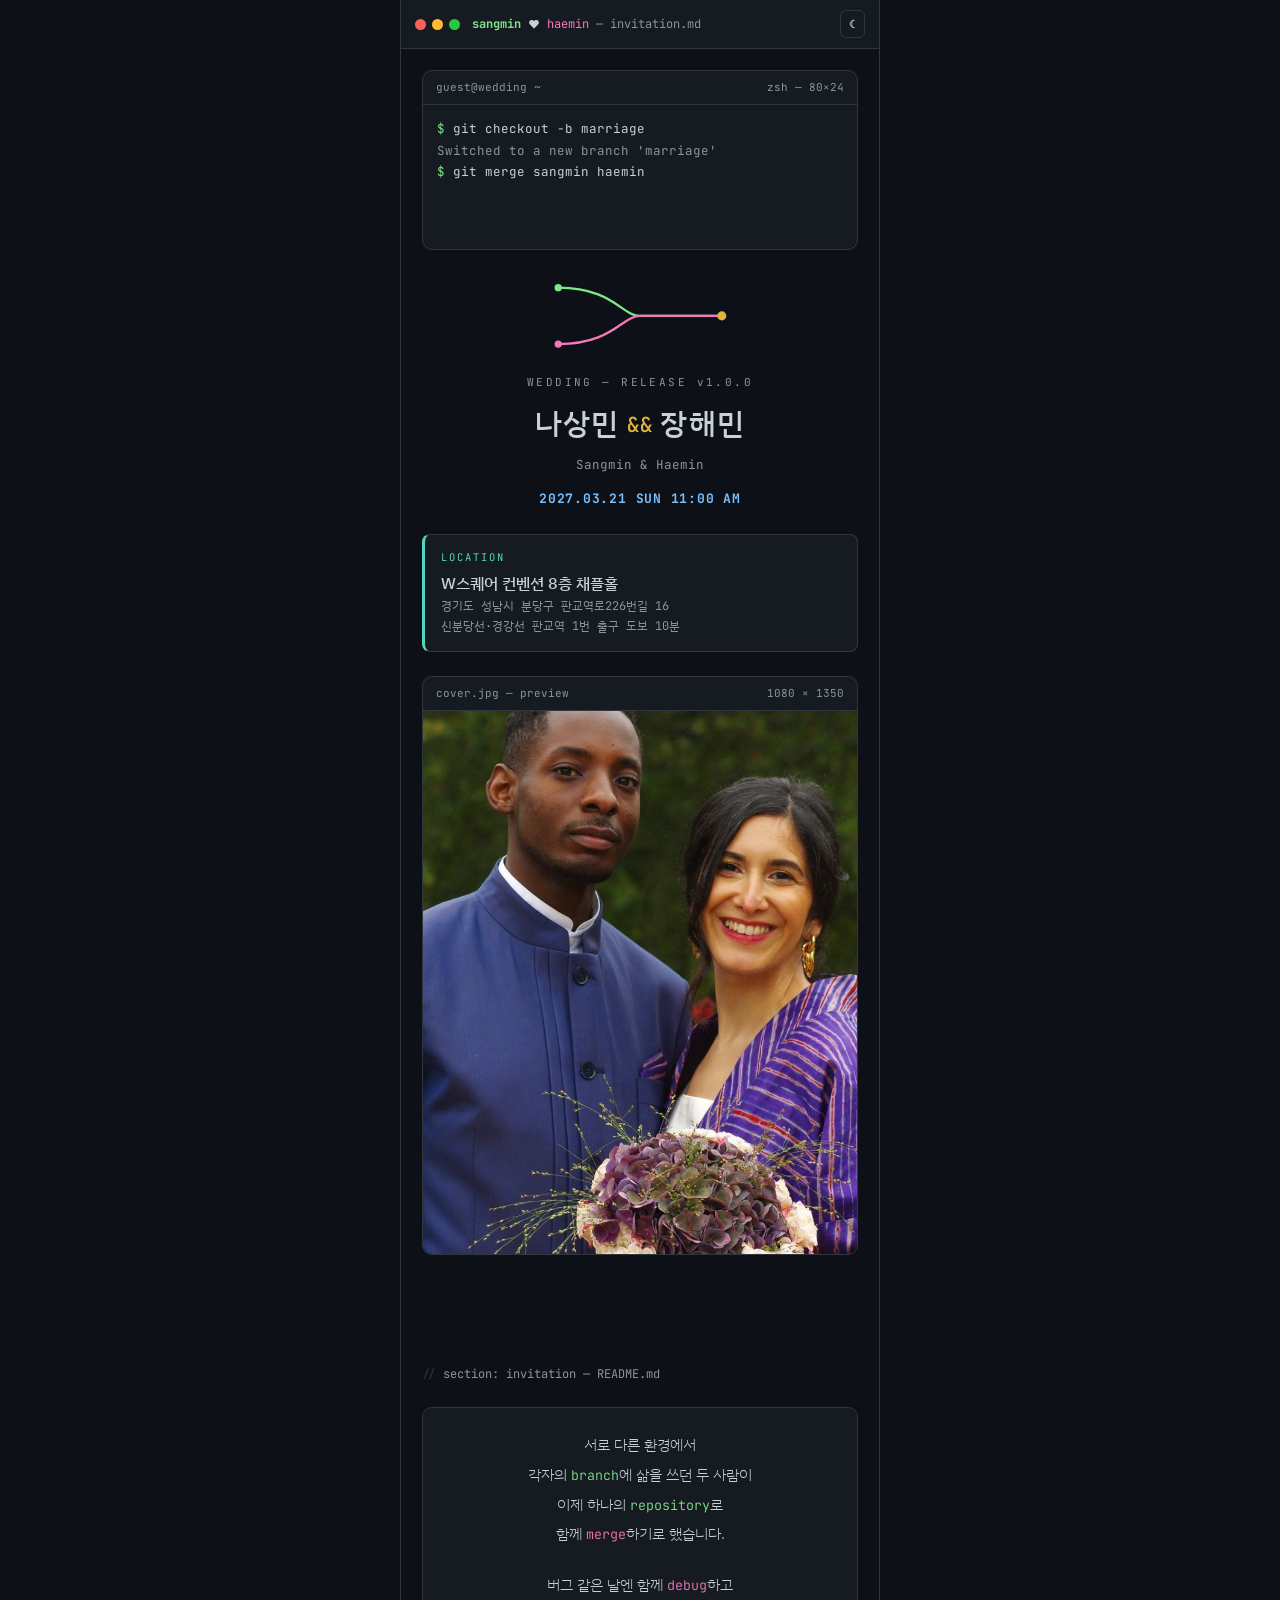
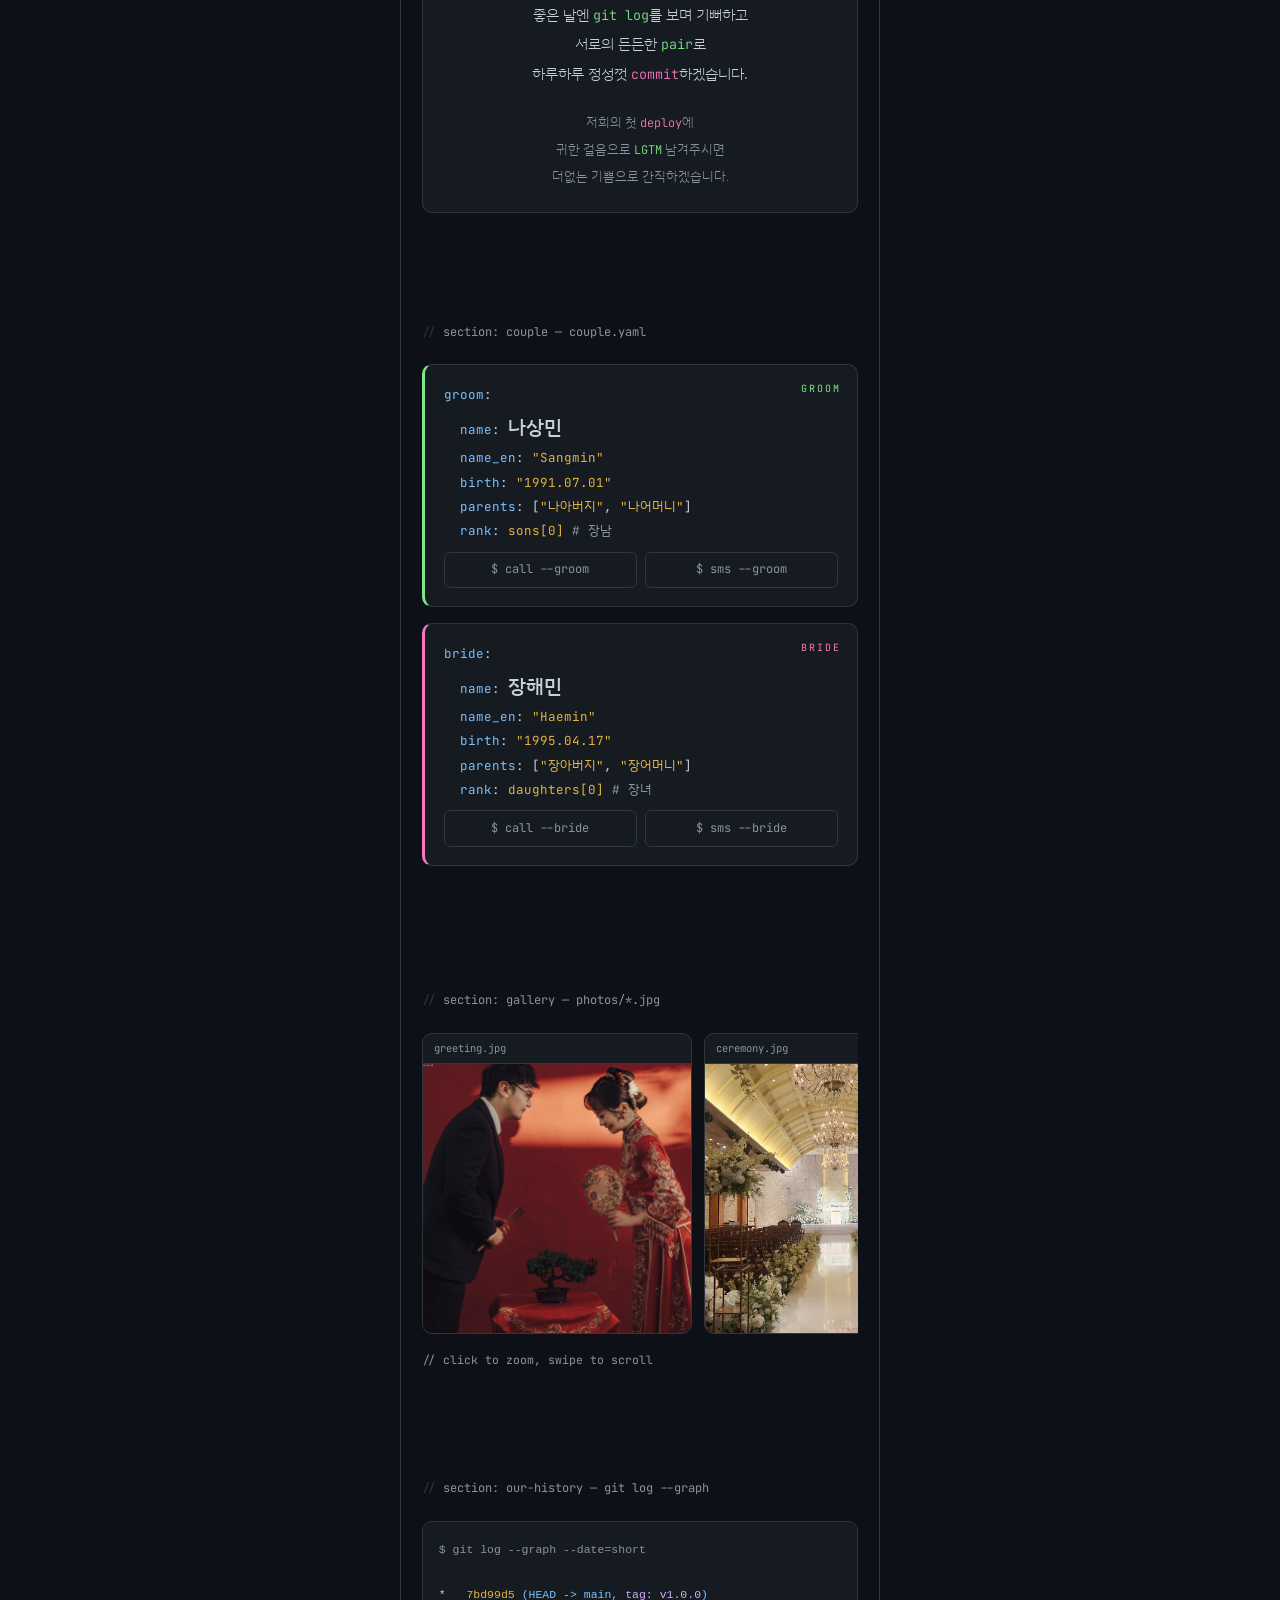
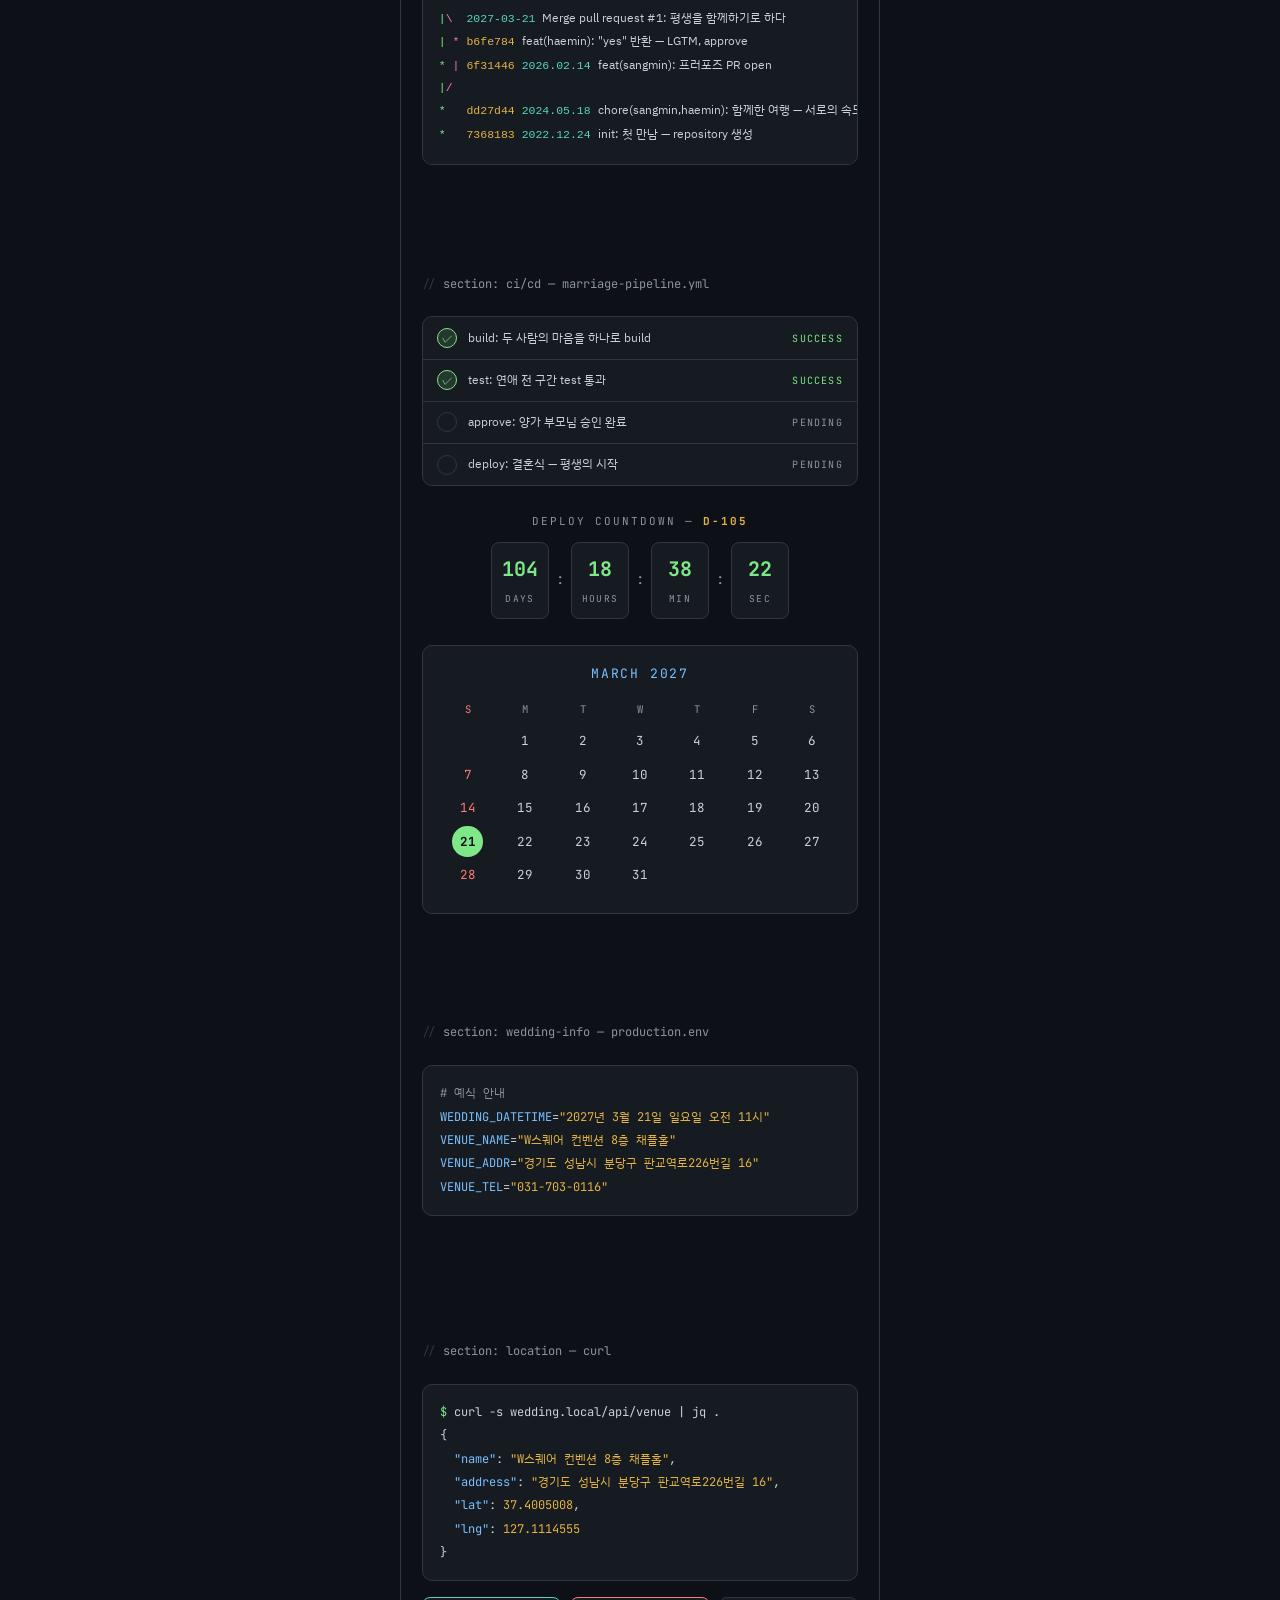
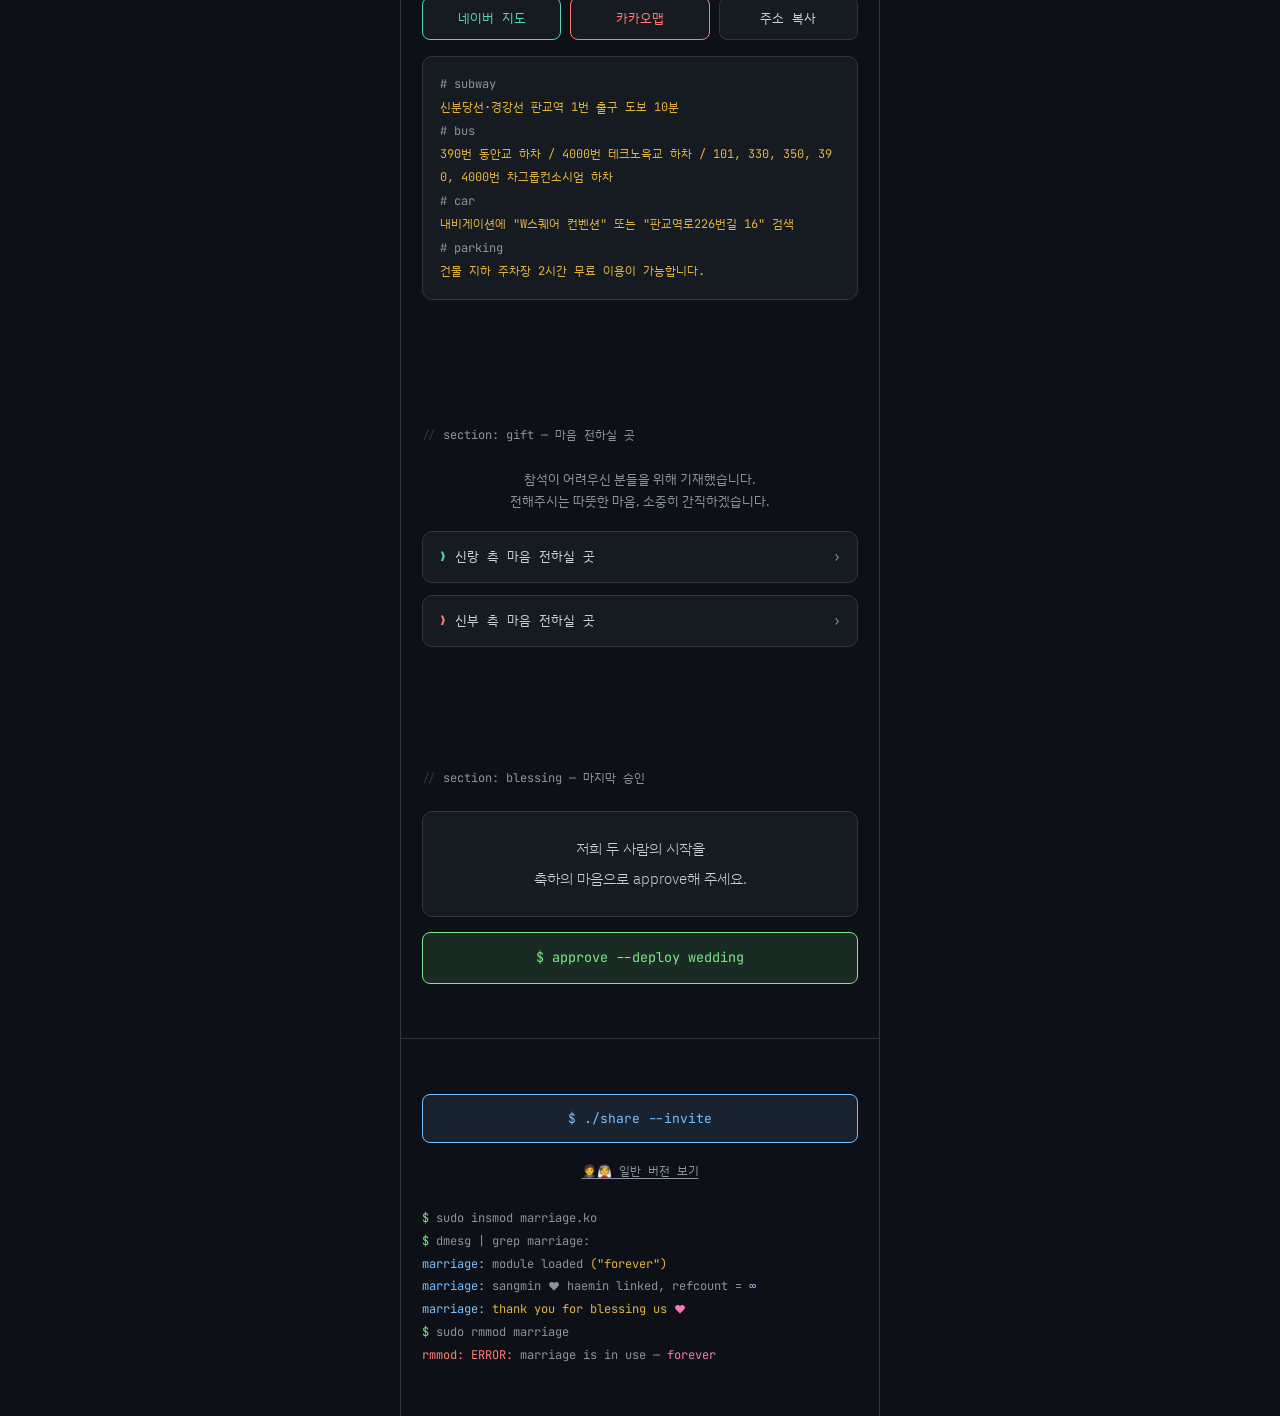
==== dev.html @ 2e768d27 "Deploy calendar column fix Co-Authored-By: Claude Opus 4.7 <noreply@anthropic.com>" ====
<!doctype html>
<html lang="ko">
  <head>
    <meta charset="UTF-8" />
    <meta name="viewport" content="width=device-width, initial-scale=1.0, maximum-scale=1.0, user-scalable=no, viewport-fit=cover" />
    <title>상민 ♥ 해민 결혼합니다 — developer edition</title>
    <meta name="description" content="2027년 3월 21일 일요일 오전 11시, W스퀘어 컨벤션 8층 채플홀" />
    <meta property="og:type" content="website" />
    <meta property="og:title" content="상민 ♥ 해민 결혼합니다 🎉 (developer edition)" />
    <meta property="og:description" content="2027년 3월 21일 일요일 오전 11시, W스퀘어 컨벤션 8층 채플홀" />
    <meta property="og:image" content="https://sm9171.github.io/images/og-thumbnail.jpg" />
    <meta name="theme-color" content="#0d1117" />
    <link rel="preconnect" href="https://fonts.googleapis.com" />
    <link rel="preconnect" href="https://fonts.gstatic.com" crossorigin />
    <link
      href="https://fonts.googleapis.com/css2?family=JetBrains+Mono:ital,wght@0,400;0,500;0,700;1,400&family=IBM+Plex+Sans+KR:wght@300;400;500&display=swap"
      rel="stylesheet"
    />
    <script type="module" crossorigin src="/assets/dev-C9qSxl1N.js"></script>
    <link rel="modulepreload" crossorigin href="/assets/utils-6DRn2Q3b.js">
    <link rel="stylesheet" crossorigin href="/assets/dev-DY_3LOiy.css">
  </head>
  <body>
    <div id="dev-app"></div>
    <div id="toast-root" aria-live="polite" aria-atomic="true"></div>
  </body>
</html>
---- assets/dev-DY_3LOiy.css ----
:root{--bg: #0d1117;--panel: #161b22;--panel-2: #1c2129;--line: #30363d;--text: #c9d1d9;--dim: #8b949e;--green: #7ee787;--mint: #56d4bc;--rose: #ff7b72;--pink: #f778ba;--blue: #79c0ff;--yellow: #e3b341;--purple: #d2a8ff;--max-width: 480px}body.light{--bg: #f6f8fa;--panel: #ffffff;--panel-2: #f0f3f6;--line: #d0d7de;--text: #1f2328;--dim: #656d76;--green: #1a7f37;--mint: #0f8573;--rose: #cf222e;--pink: #bf3989;--blue: #0969da;--yellow: #9a6700;--purple: #8250df}*{box-sizing:border-box}html{scroll-behavior:smooth}body{min-width:320px;margin:0;background:var(--bg);color:var(--text);font-family:JetBrains Mono,IBM Plex Sans KR,monospace;font-size:14px;line-height:1.7;transition:background .25s ease,color .25s ease}body.is-locked{position:fixed;right:0;left:0;width:100%;overflow:hidden}img{display:block;max-width:100%}button{font:inherit;cursor:pointer}.phone{width:min(100%,var(--max-width));min-height:100vh;min-height:100svh;margin:0 auto;overflow:hidden;border-right:1px solid var(--line);border-left:1px solid var(--line);background:var(--bg)}section,footer{padding:3.4rem 1.3rem}.rv{opacity:0;transform:translateY(18px);transition:opacity .7s ease,transform .7s ease}.rv.on{opacity:1;transform:none}.rv.d1{transition-delay:.08s}.rv.d2{transition-delay:.16s}.rv.d3{transition-delay:.24s}@media(prefers-reduced-motion:reduce){.rv{opacity:1!important;transform:none!important;transition:none!important}}.editor-bar{position:sticky;z-index:20;top:0;display:flex;align-items:center;gap:.7rem;padding:.65rem .9rem;border-bottom:1px solid var(--line);background:var(--panel)}.dots{display:flex;gap:6px}.dots i{width:11px;height:11px;border-radius:50%}.dots i:nth-child(1){background:#ff5f57}.dots i:nth-child(2){background:#febc2e}.dots i:nth-child(3){background:#28c840}.editor-bar .tab{overflow:hidden;flex:1;font-size:12px;text-overflow:ellipsis;white-space:nowrap}.editor-bar .tab b{color:var(--green)}.editor-bar .tab em{color:var(--pink);font-style:normal}.editor-bar .tab .fname{color:var(--dim)}.theme-toggle{padding:.1rem .5rem;border:1px solid var(--line);border-radius:6px;background:transparent;color:var(--text);font-size:13px}.term{overflow:hidden;margin-bottom:1.6rem;border:1px solid var(--line);border-radius:10px;background:var(--panel)}.term-head{display:flex;justify-content:space-between;padding:.45rem .8rem;border-bottom:1px solid var(--line);color:var(--dim);font-size:11px}.term-body{min-height:11.5em;padding:.8rem .9rem;font-size:12.5px;line-height:1.75;text-align:left;white-space:pre-wrap;word-break:break-all}.term-body .p{color:var(--green)}.term-body .out{color:var(--dim)}.term-body .hi{color:var(--yellow)}.term-body .cursor{display:inline-block;width:7px;height:1.1em;background:var(--green);vertical-align:text-bottom;animation:blink 1s steps(1) infinite}@keyframes blink{50%{opacity:0}}.merge-fig{display:block;width:200px;margin:0 auto 1rem}.merge-fig path{fill:none;stroke-width:2.5}.merge-fig .br-g{stroke:var(--green)}.merge-fig .br-b{stroke:var(--pink)}.merge-fig .dot-g{fill:var(--green)}.merge-fig .dot-b{fill:var(--pink)}.merge-fig .dot-m{fill:var(--yellow)}#hero{padding-top:1.3rem;text-align:center}.hero-names .ver{margin-bottom:.4rem;color:var(--dim);font-size:11px;letter-spacing:.22em}.hero-names h1{margin:0;font-family:IBM Plex Sans KR,sans-serif;font-size:1.9rem;font-weight:500;letter-spacing:.04em}.hero-names .amp{margin:0 .45rem;color:var(--yellow);font-family:JetBrains Mono,monospace;font-size:1.3rem;vertical-align:2px}.hero-names .eng{margin-top:.25rem;color:var(--dim);font-size:12.5px}.hero-names .date-line{margin-top:.8rem;color:var(--blue);font-size:13px;letter-spacing:.06em}.venue-banner{margin:1.5rem 0;padding:.9rem 1rem;border:1px solid var(--line);border-left:3px solid var(--mint);border-radius:8px;background:var(--panel);text-align:left}.venue-banner .vb-label{color:var(--mint);font-size:10.5px;letter-spacing:.2em}.venue-banner .vb-name{margin-top:.15rem;font-family:IBM Plex Sans KR,sans-serif;font-size:15.5px;font-weight:500}.venue-banner .vb-name small{color:var(--dim);font-weight:400}.venue-banner .vb-addr,.venue-banner .vb-sub{color:var(--dim);font-size:12px}.photo-frame{overflow:hidden;border:1px solid var(--line);border-radius:10px;background:var(--panel)}.ph-head{display:flex;justify-content:space-between;padding:.45rem .8rem;border-bottom:1px solid var(--line);color:var(--dim);font-size:11px}.photo-frame img{width:100%;aspect-ratio:4 / 5;object-fit:cover}.sec-label{margin-bottom:1.4rem;color:var(--dim);font-size:12px}.sec-label:before{content:"// ";color:var(--line)}.readme{padding:1.4rem 1.2rem;border:1px solid var(--line);border-radius:10px;background:var(--panel);font-family:IBM Plex Sans KR,sans-serif;font-size:14.5px;font-weight:300;line-height:2.05;text-align:center}.readme p{margin:0 0 1.3rem}.readme p:last-child{margin-bottom:0}.readme .small{color:var(--dim);font-size:13px}.hl-g{color:var(--green);font-family:JetBrains Mono,monospace;font-size:.92em}.hl-b{color:var(--pink);font-family:JetBrains Mono,monospace;font-size:.92em}.yaml-card{position:relative;margin-bottom:1rem;padding:1.1rem 1.2rem;border:1px solid var(--line);border-radius:10px;background:var(--panel);font-size:12.5px;line-height:1.95}.yaml-card .who{position:absolute;top:.85rem;right:1rem;font-size:10px;letter-spacing:.2em}.yaml-card.groom{border-left:3px solid var(--green)}.yaml-card.groom .who{color:var(--green)}.yaml-card.bride{border-left:3px solid var(--pink)}.yaml-card.bride .who{color:var(--pink)}.yaml-card .key{color:var(--blue)}.yaml-card .str{color:var(--yellow)}.yaml-card .cmt{color:var(--dim)}.yaml-card .big-name{font-family:IBM Plex Sans KR,sans-serif;font-size:1.25rem;font-weight:500}.contact-row{display:flex;gap:.5rem;margin-top:.5rem}.contact-row a{flex:1;padding:.35rem 0;border:1px solid var(--line);border-radius:6px;color:var(--dim);font-size:12px;text-align:center;text-decoration:none}.gallery{display:flex;overflow-x:auto;gap:.7rem;padding-bottom:.6rem;scroll-snap-type:x mandatory}.gallery button{overflow:hidden;flex:0 0 62%;padding:0;border:1px solid var(--line);border-radius:10px;background:var(--panel);scroll-snap-align:start}.gallery .g-head{display:block;overflow:hidden;padding:.35rem .7rem;border-bottom:1px solid var(--line);color:var(--dim);font-size:10.5px;text-align:left;text-overflow:ellipsis;white-space:nowrap}.gallery img{width:100%;aspect-ratio:1;object-fit:cover}.gallery-hint{margin-top:.4rem;color:var(--dim);font-size:11.5px}.gitlog{overflow-x:auto;margin:0;padding:1.1rem 1rem;border:1px solid var(--line);border-radius:10px;background:var(--panel);font-size:11.5px;line-height:1.95}.gitlog .dim{color:var(--dim)}.gitlog .h{color:var(--yellow)}.gitlog .head{color:var(--blue)}.gitlog .tag{color:var(--purple)}.gitlog .g{color:var(--green)}.gitlog .b{color:var(--pink)}.gitlog .date{color:var(--mint)}.gitlog .msg{color:var(--text);font-family:IBM Plex Sans KR,JetBrains Mono,monospace}.pipeline{overflow:hidden;border:1px solid var(--line);border-radius:10px;background:var(--panel)}.pl-step{display:flex;align-items:center;gap:.7rem;padding:.65rem .9rem;border-bottom:1px solid var(--line);font-size:12px}.pl-step:last-child{border-bottom:0}.pl-step .ic{display:grid;width:1.25rem;height:1.25rem;flex:none;place-items:center;border:1px solid var(--line);border-radius:50%;color:transparent;font-size:11px}.pl-step .nm{overflow:hidden;flex:1;font-family:IBM Plex Sans KR,sans-serif;text-overflow:ellipsis;white-space:nowrap}.pl-step .st{color:var(--dim);font-size:10px;letter-spacing:.12em}.pl-step.ok .ic{border-color:var(--green);background:color-mix(in srgb,var(--green) 14%,transparent);color:var(--green)}.pl-step.ok .st{color:var(--green)}.pl-step.run .ic{border-color:var(--yellow);color:var(--yellow);animation:spin 1.2s linear infinite}.pl-step.run .st{color:var(--yellow)}@keyframes spin{to{transform:rotate(360deg)}}.dday-wrap{margin:1.6rem 0;text-align:center}.dday-label{margin-bottom:.7rem;color:var(--dim);font-size:11px;letter-spacing:.18em}.dday-label b{color:var(--yellow)}.dday{display:flex;justify-content:center;gap:.45rem}.dd-cell{min-width:3.6rem;padding:.6rem .3rem .5rem;border:1px solid var(--line);border-radius:8px;background:var(--panel)}.dd-cell b{display:block;color:var(--green);font-size:1.25rem}.dd-cell span{color:var(--dim);font-size:9.5px;letter-spacing:.14em}.dd-sep{align-self:center;color:var(--dim)}.cal{padding:1.1rem 1rem 1.3rem;border:1px solid var(--line);border-radius:10px;background:var(--panel)}.cal-title{margin-bottom:.7rem;color:var(--blue);font-size:13px;letter-spacing:.14em;text-align:center}.cal table{width:100%;border-collapse:collapse;table-layout:fixed;font-size:12.5px;text-align:center}.cal th{padding:.3rem 0;color:var(--dim);font-size:10.5px;font-weight:400}.cal td{height:2.1rem;color:var(--text)}.cal td.empty{color:transparent}.cal th:first-child,.cal td.sun{color:var(--rose)}.cal td.wd i{display:inline-grid;width:1.9rem;height:1.9rem;place-items:center;border-radius:50%;background:var(--green);color:var(--bg);font-style:normal;font-weight:700}.envblock{overflow-x:auto;margin-bottom:1rem;padding:1rem 1.1rem;border:1px solid var(--line);border-radius:10px;background:var(--panel);font-size:12px;line-height:1.95;white-space:nowrap}.envblock .c{color:var(--dim)}.envblock .k{color:var(--blue)}.envblock .v{color:var(--yellow);white-space:normal;word-break:break-all}.envblock .p{color:var(--green)}.envblock .wrap{white-space:normal}.btn-row{display:flex;gap:.55rem;margin-bottom:1rem}.btn{flex:1;padding:.6rem 0;border:1px solid var(--line);border-radius:8px;background:var(--panel);color:var(--text);font-size:12.5px;text-align:center;text-decoration:none}.btn.mint{border-color:var(--mint);color:var(--mint)}.btn.rose{border-color:var(--rose);color:var(--rose)}.gift-note{margin:0 0 1.2rem;color:var(--dim);font-family:IBM Plex Sans KR,sans-serif;font-size:13px;text-align:center}details.gift{margin-bottom:.8rem;border:1px solid var(--line);border-radius:10px;background:var(--panel)}details.gift summary{padding:.85rem 1rem;cursor:pointer;font-size:13px;list-style:none}details.gift summary::-webkit-details-marker{display:none}details.gift .arrow{float:right;color:var(--dim);transition:transform .2s ease}details.gift[open] .arrow{transform:rotate(90deg)}.acc-row{display:flex;align-items:center;gap:.6rem;padding:.7rem 1rem;border-top:1px solid var(--line);font-size:12px}.acc-row .who-name{flex:none;color:var(--dim);font-family:IBM Plex Sans KR,sans-serif}.acc-row .num{overflow:hidden;flex:1;color:var(--yellow);text-overflow:ellipsis;white-space:nowrap}.acc-row .copy{flex:none;padding:.2rem .6rem;border:1px solid var(--line);border-radius:6px;background:transparent;color:var(--mint);font-size:11px}.deploy-btn{display:block;width:100%;padding:.85rem 0;border:1px solid var(--green);border-radius:8px;background:color-mix(in srgb,var(--green) 12%,transparent);color:var(--green);font-size:13.5px}.deploy-btn:disabled{opacity:.55;cursor:default}.deploy-log{margin-top:1rem;padding:.9rem 1rem;border:1px solid var(--line);border-radius:10px;background:var(--panel);color:var(--dim);font-size:11.5px;line-height:1.9}.deploy-log:empty{display:none}.deploy-log .ok{color:var(--green)}footer{border-top:1px solid var(--line);font-size:12px}.share-btn{display:block;width:100%;margin-bottom:1.1rem;padding:.8rem 0;border:1px solid var(--blue);border-radius:8px;background:color-mix(in srgb,var(--blue) 10%,transparent);color:var(--blue);font-size:13px}.version-links{display:flex;justify-content:center;gap:1.2rem;margin-bottom:1.6rem}.version-link{color:var(--dim);font-size:12px;text-decoration:underline;text-underline-offset:3px}.ft-line{color:var(--dim);line-height:1.9}.ft-line .p{color:var(--green)}.ft-line .sys{color:var(--blue)}.ft-line .str{color:var(--yellow)}.ft-line .num{color:var(--purple)}.ft-line .err{color:var(--rose)}.ft-line .heart{color:var(--pink)}.lightbox{position:fixed;z-index:60;inset:0;display:grid;place-items:center;padding:3.4rem .8rem;background:#04060af0;visibility:hidden;opacity:0;pointer-events:none;touch-action:none;transition:opacity .2s ease,visibility 0s linear .2s}.lightbox.is-open{visibility:visible;opacity:1;pointer-events:auto;transition:opacity .2s ease,visibility 0s}.lightbox img{max-width:100%;max-height:calc(100svh - 8rem);border-radius:6px}.lb-cap{position:absolute;bottom:1.1rem;left:0;right:0;color:#8b949e;font-size:11.5px;text-align:center}.lb-close,.lb-prev,.lb-next{position:absolute;display:grid;width:2.5rem;height:2.5rem;place-items:center;border:1px solid #30363d;border-radius:50%;background:#161b22d9;color:#c9d1d9}.lb-close{top:1rem;right:1rem}.lb-prev{top:50%;left:.6rem;transform:translateY(-50%)}.lb-next{top:50%;right:.6rem;transform:translateY(-50%)}#toast-root{position:fixed;z-index:90;right:1rem;bottom:1.2rem;left:1rem;pointer-events:none}.toast{width:fit-content;max-width:100%;margin:0 auto;padding:.65rem 1rem;border:1px solid var(--line);border-radius:8px;background:var(--panel);color:var(--text);font-size:12.5px}
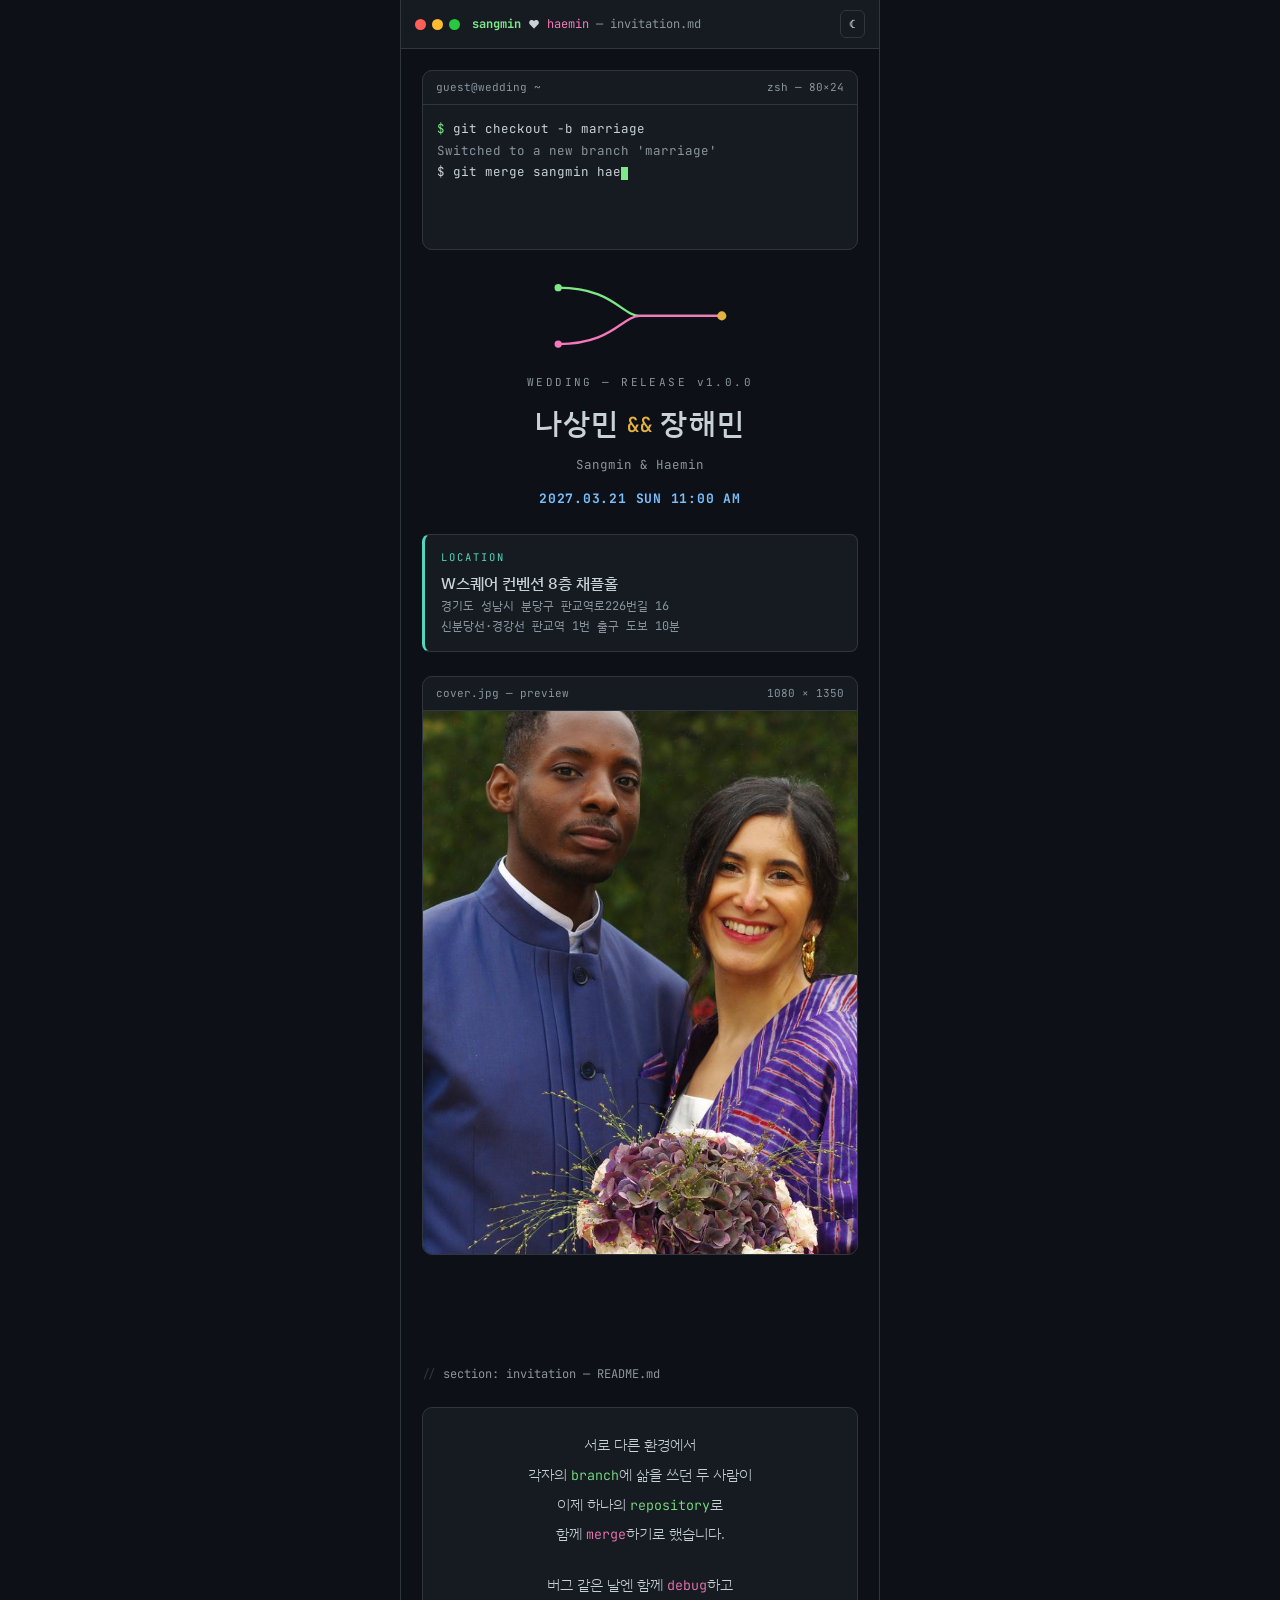
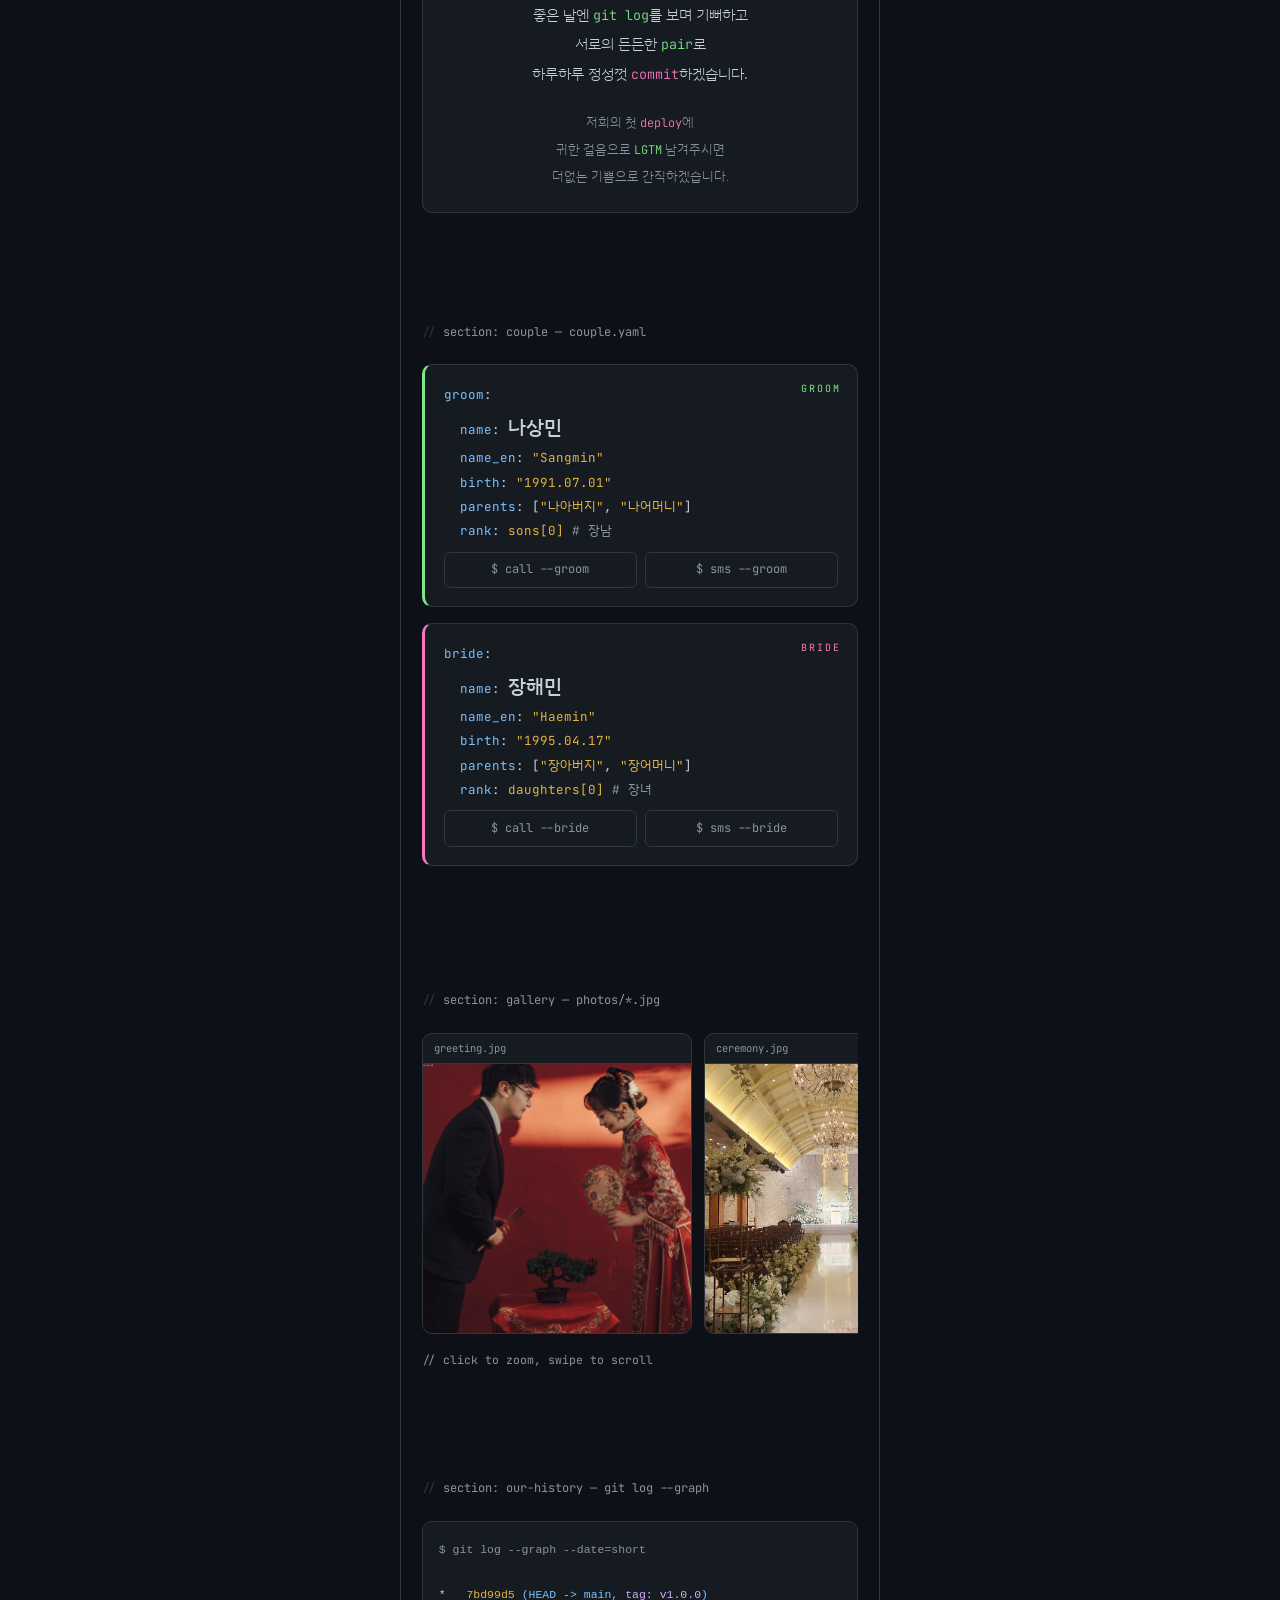
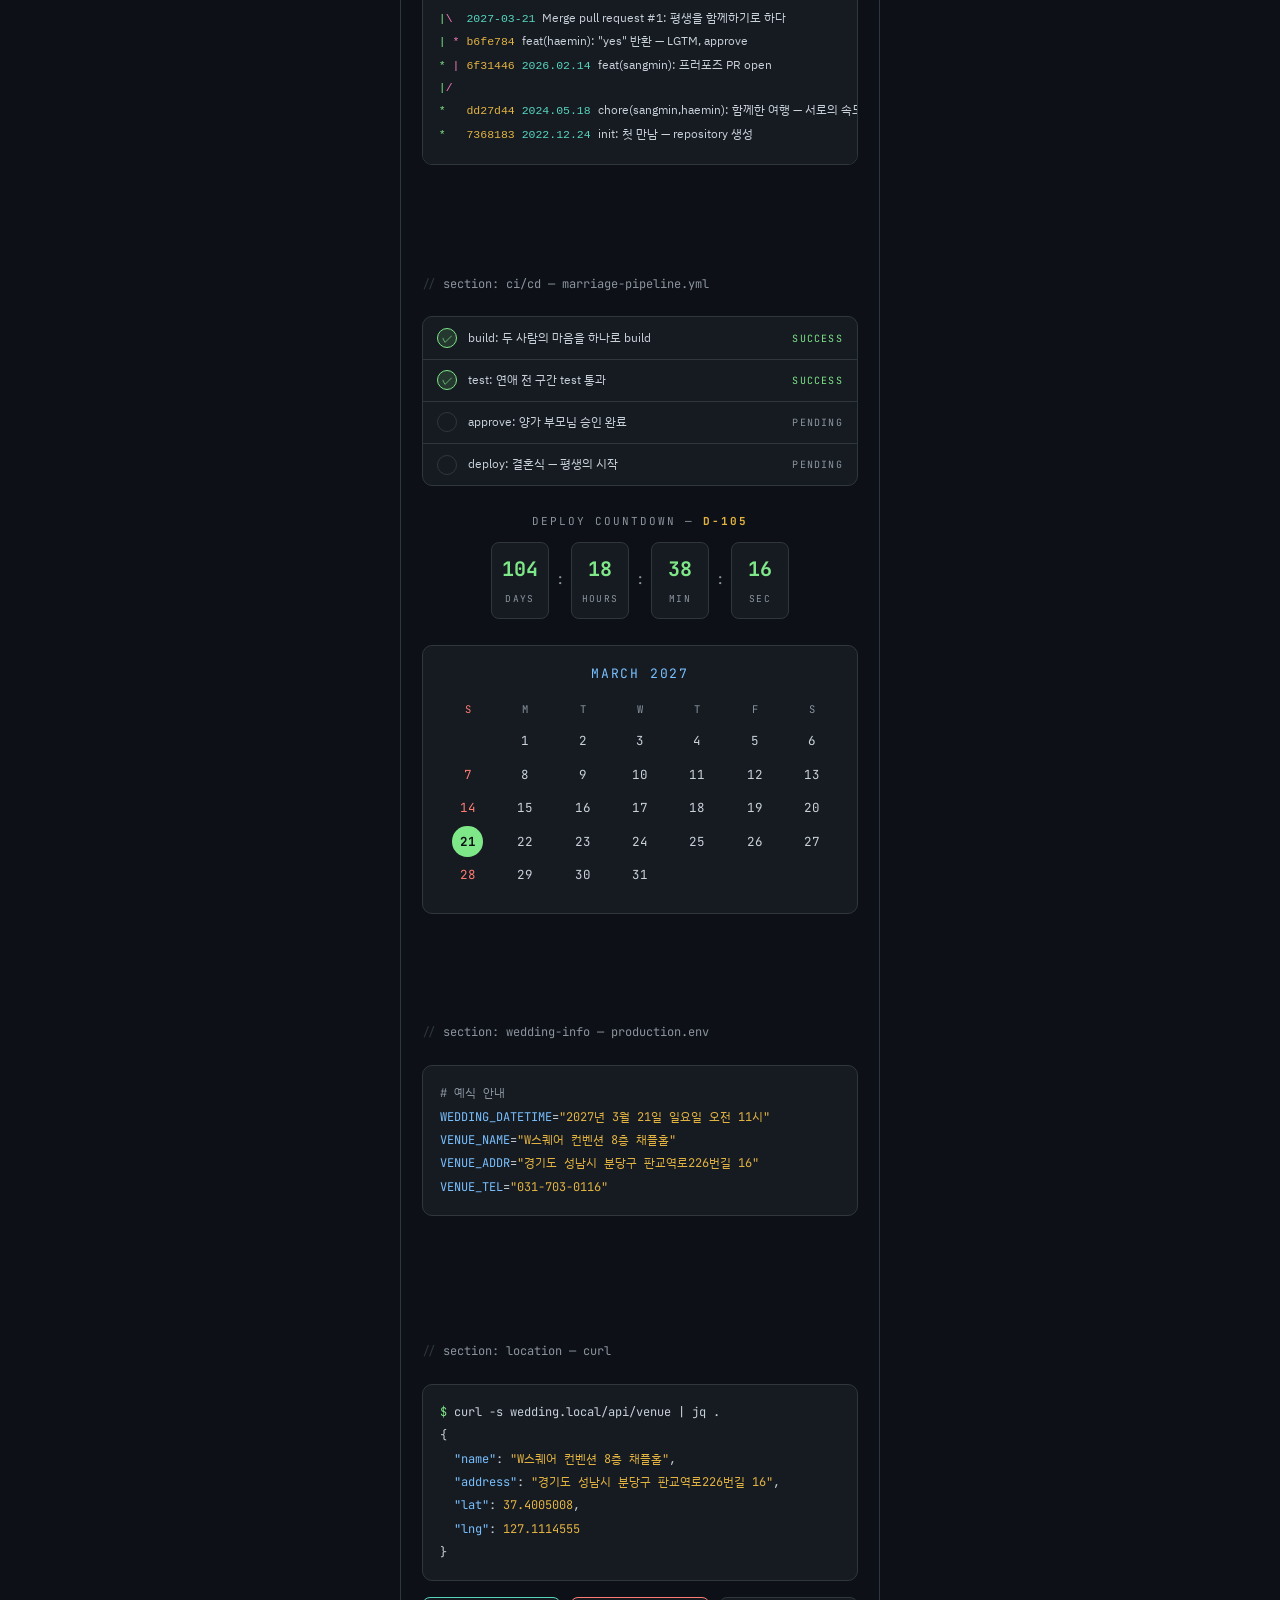
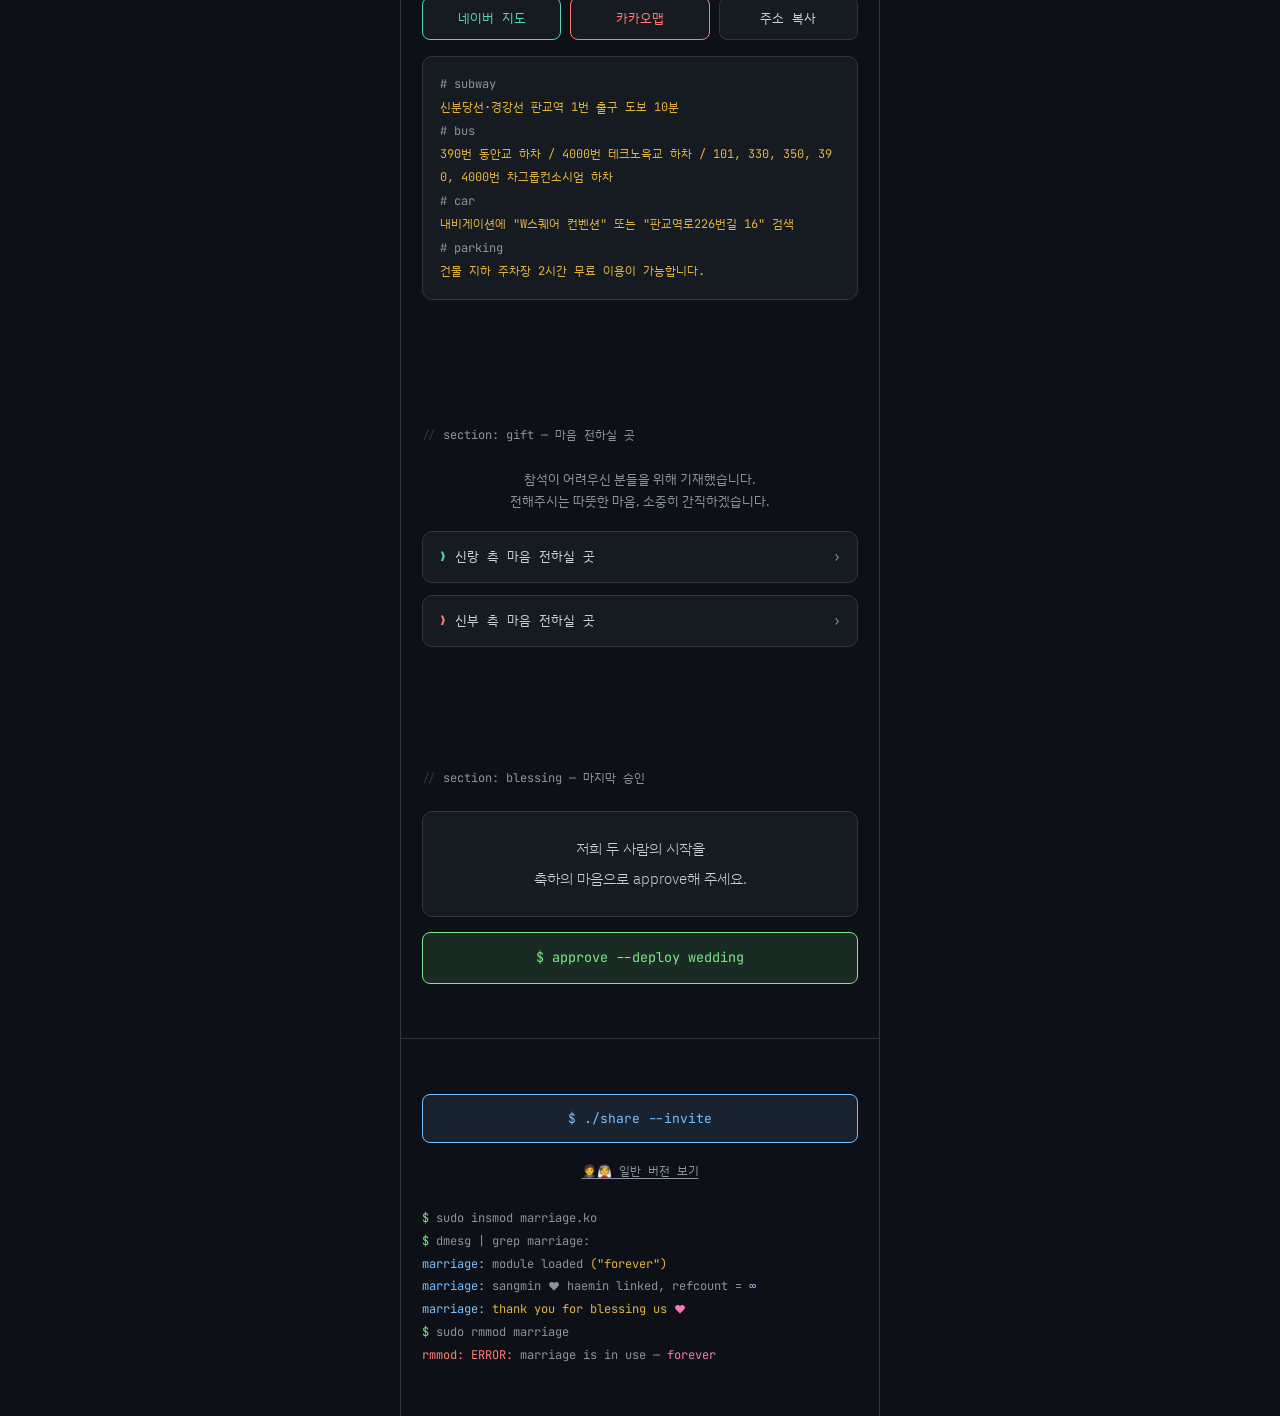
==== commit a0dd4a8b: "Deploy overscroll stretch fix Co-Authored-By: Claude Opus 4.7 <noreply@anthropic.com>" ====
--- a/dev.html
+++ b/dev.html
@@ -16,9 +16,9 @@
       href="https://fonts.googleapis.com/css2?family=JetBrains+Mono:ital,wght@0,400;0,500;0,700;1,400&family=IBM+Plex+Sans+KR:wght@300;400;500&display=swap"
       rel="stylesheet"
     />
-    <script type="module" crossorigin src="/assets/dev-C9qSxl1N.js"></script>
+    <script type="module" crossorigin src="/assets/dev-DO-Nhton.js"></script>
     <link rel="modulepreload" crossorigin href="/assets/utils-6DRn2Q3b.js">
-    <link rel="stylesheet" crossorigin href="/assets/dev-DY_3LOiy.css">
+    <link rel="stylesheet" crossorigin href="/assets/dev-CcrOcjfp.css">
   </head>
   <body>
     <div id="dev-app"></div>
--- a/assets/dev-CcrOcjfp.css
+++ b/assets/dev-CcrOcjfp.css
@@ -0,0 +1 @@
+:root{--bg: #0d1117;--panel: #161b22;--panel-2: #1c2129;--line: #30363d;--text: #c9d1d9;--dim: #8b949e;--green: #7ee787;--mint: #56d4bc;--rose: #ff7b72;--pink: #f778ba;--blue: #79c0ff;--yellow: #e3b341;--purple: #d2a8ff;--max-width: 480px}body.light{--bg: #f6f8fa;--panel: #ffffff;--panel-2: #f0f3f6;--line: #d0d7de;--text: #1f2328;--dim: #656d76;--green: #1a7f37;--mint: #0f8573;--rose: #cf222e;--pink: #bf3989;--blue: #0969da;--yellow: #9a6700;--purple: #8250df}*{box-sizing:border-box}html{scroll-behavior:smooth;overscroll-behavior-y:none}body{min-width:320px;margin:0;background:var(--bg);color:var(--text);font-family:JetBrains Mono,IBM Plex Sans KR,monospace;font-size:14px;line-height:1.7;transition:background .25s ease,color .25s ease}body.is-locked{position:fixed;right:0;left:0;width:100%;overflow:hidden}img{display:block;max-width:100%}button{font:inherit;cursor:pointer}.phone{width:min(100%,var(--max-width));min-height:100vh;min-height:100svh;margin:0 auto;overflow:hidden;border-right:1px solid var(--line);border-left:1px solid var(--line);background:var(--bg)}section,footer{padding:3.4rem 1.3rem}.rv{opacity:0;transform:translateY(18px);transition:opacity .7s ease,transform .7s ease}.rv.on{opacity:1;transform:none}.rv.d1{transition-delay:.08s}.rv.d2{transition-delay:.16s}.rv.d3{transition-delay:.24s}@media(prefers-reduced-motion:reduce){.rv{opacity:1!important;transform:none!important;transition:none!important}}.editor-bar{position:sticky;z-index:20;top:0;display:flex;align-items:center;gap:.7rem;padding:.65rem .9rem;border-bottom:1px solid var(--line);background:var(--panel)}.dots{display:flex;gap:6px}.dots i{width:11px;height:11px;border-radius:50%}.dots i:nth-child(1){background:#ff5f57}.dots i:nth-child(2){background:#febc2e}.dots i:nth-child(3){background:#28c840}.editor-bar .tab{overflow:hidden;flex:1;font-size:12px;text-overflow:ellipsis;white-space:nowrap}.editor-bar .tab b{color:var(--green)}.editor-bar .tab em{color:var(--pink);font-style:normal}.editor-bar .tab .fname{color:var(--dim)}.theme-toggle{padding:.1rem .5rem;border:1px solid var(--line);border-radius:6px;background:transparent;color:var(--text);font-size:13px}.term{overflow:hidden;margin-bottom:1.6rem;border:1px solid var(--line);border-radius:10px;background:var(--panel)}.term-head{display:flex;justify-content:space-between;padding:.45rem .8rem;border-bottom:1px solid var(--line);color:var(--dim);font-size:11px}.term-body{min-height:11.5em;padding:.8rem .9rem;font-size:12.5px;line-height:1.75;text-align:left;white-space:pre-wrap;word-break:break-all}.term-body .p{color:var(--green)}.term-body .out{color:var(--dim)}.term-body .hi{color:var(--yellow)}.term-body .cursor{display:inline-block;width:7px;height:1.1em;background:var(--green);vertical-align:text-bottom;animation:blink 1s steps(1) infinite}@keyframes blink{50%{opacity:0}}.merge-fig{display:block;width:200px;margin:0 auto 1rem}.merge-fig path{fill:none;stroke-width:2.5}.merge-fig .br-g{stroke:var(--green)}.merge-fig .br-b{stroke:var(--pink)}.merge-fig .dot-g{fill:var(--green)}.merge-fig .dot-b{fill:var(--pink)}.merge-fig .dot-m{fill:var(--yellow)}#hero{padding-top:1.3rem;text-align:center}.hero-names .ver{margin-bottom:.4rem;color:var(--dim);font-size:11px;letter-spacing:.22em}.hero-names h1{margin:0;font-family:IBM Plex Sans KR,sans-serif;font-size:1.9rem;font-weight:500;letter-spacing:.04em}.hero-names .amp{margin:0 .45rem;color:var(--yellow);font-family:JetBrains Mono,monospace;font-size:1.3rem;vertical-align:2px}.hero-names .eng{margin-top:.25rem;color:var(--dim);font-size:12.5px}.hero-names .date-line{margin-top:.8rem;color:var(--blue);font-size:13px;letter-spacing:.06em}.venue-banner{margin:1.5rem 0;padding:.9rem 1rem;border:1px solid var(--line);border-left:3px solid var(--mint);border-radius:8px;background:var(--panel);text-align:left}.venue-banner .vb-label{color:var(--mint);font-size:10.5px;letter-spacing:.2em}.venue-banner .vb-name{margin-top:.15rem;font-family:IBM Plex Sans KR,sans-serif;font-size:15.5px;font-weight:500}.venue-banner .vb-name small{color:var(--dim);font-weight:400}.venue-banner .vb-addr,.venue-banner .vb-sub{color:var(--dim);font-size:12px}.photo-frame{overflow:hidden;border:1px solid var(--line);border-radius:10px;background:var(--panel)}.ph-head{display:flex;justify-content:space-between;padding:.45rem .8rem;border-bottom:1px solid var(--line);color:var(--dim);font-size:11px}.photo-frame img{width:100%;aspect-ratio:4 / 5;object-fit:cover}.sec-label{margin-bottom:1.4rem;color:var(--dim);font-size:12px}.sec-label:before{content:"// ";color:var(--line)}.readme{padding:1.4rem 1.2rem;border:1px solid var(--line);border-radius:10px;background:var(--panel);font-family:IBM Plex Sans KR,sans-serif;font-size:14.5px;font-weight:300;line-height:2.05;text-align:center}.readme p{margin:0 0 1.3rem}.readme p:last-child{margin-bottom:0}.readme .small{color:var(--dim);font-size:13px}.hl-g{color:var(--green);font-family:JetBrains Mono,monospace;font-size:.92em}.hl-b{color:var(--pink);font-family:JetBrains Mono,monospace;font-size:.92em}.yaml-card{position:relative;margin-bottom:1rem;padding:1.1rem 1.2rem;border:1px solid var(--line);border-radius:10px;background:var(--panel);font-size:12.5px;line-height:1.95}.yaml-card .who{position:absolute;top:.85rem;right:1rem;font-size:10px;letter-spacing:.2em}.yaml-card.groom{border-left:3px solid var(--green)}.yaml-card.groom .who{color:var(--green)}.yaml-card.bride{border-left:3px solid var(--pink)}.yaml-card.bride .who{color:var(--pink)}.yaml-card .key{color:var(--blue)}.yaml-card .str{color:var(--yellow)}.yaml-card .cmt{color:var(--dim)}.yaml-card .big-name{font-family:IBM Plex Sans KR,sans-serif;font-size:1.25rem;font-weight:500}.contact-row{display:flex;gap:.5rem;margin-top:.5rem}.contact-row a{flex:1;padding:.35rem 0;border:1px solid var(--line);border-radius:6px;color:var(--dim);font-size:12px;text-align:center;text-decoration:none}.gallery{display:flex;overflow-x:auto;gap:.7rem;padding-bottom:.6rem;scroll-snap-type:x mandatory}.gallery button{overflow:hidden;flex:0 0 62%;padding:0;border:1px solid var(--line);border-radius:10px;background:var(--panel);scroll-snap-align:start}.gallery .g-head{display:block;overflow:hidden;padding:.35rem .7rem;border-bottom:1px solid var(--line);color:var(--dim);font-size:10.5px;text-align:left;text-overflow:ellipsis;white-space:nowrap}.gallery img{width:100%;aspect-ratio:1;object-fit:cover}.gallery-hint{margin-top:.4rem;color:var(--dim);font-size:11.5px}.gitlog{overflow-x:auto;margin:0;padding:1.1rem 1rem;border:1px solid var(--line);border-radius:10px;background:var(--panel);font-size:11.5px;line-height:1.95}.gitlog .dim{color:var(--dim)}.gitlog .h{color:var(--yellow)}.gitlog .head{color:var(--blue)}.gitlog .tag{color:var(--purple)}.gitlog .g{color:var(--green)}.gitlog .b{color:var(--pink)}.gitlog .date{color:var(--mint)}.gitlog .msg{color:var(--text);font-family:IBM Plex Sans KR,JetBrains Mono,monospace}.pipeline{overflow:hidden;border:1px solid var(--line);border-radius:10px;background:var(--panel)}.pl-step{display:flex;align-items:center;gap:.7rem;padding:.65rem .9rem;border-bottom:1px solid var(--line);font-size:12px}.pl-step:last-child{border-bottom:0}.pl-step .ic{display:grid;width:1.25rem;height:1.25rem;flex:none;place-items:center;border:1px solid var(--line);border-radius:50%;color:transparent;font-size:11px}.pl-step .nm{overflow:hidden;flex:1;font-family:IBM Plex Sans KR,sans-serif;text-overflow:ellipsis;white-space:nowrap}.pl-step .st{color:var(--dim);font-size:10px;letter-spacing:.12em}.pl-step.ok .ic{border-color:var(--green);background:color-mix(in srgb,var(--green) 14%,transparent);color:var(--green)}.pl-step.ok .st{color:var(--green)}.pl-step.run .ic{border-color:var(--yellow);color:var(--yellow);animation:spin 1.2s linear infinite}.pl-step.run .st{color:var(--yellow)}@keyframes spin{to{transform:rotate(360deg)}}.dday-wrap{margin:1.6rem 0;text-align:center}.dday-label{margin-bottom:.7rem;color:var(--dim);font-size:11px;letter-spacing:.18em}.dday-label b{color:var(--yellow)}.dday{display:flex;justify-content:center;gap:.45rem}.dd-cell{min-width:3.6rem;padding:.6rem .3rem .5rem;border:1px solid var(--line);border-radius:8px;background:var(--panel)}.dd-cell b{display:block;color:var(--green);font-size:1.25rem}.dd-cell span{color:var(--dim);font-size:9.5px;letter-spacing:.14em}.dd-sep{align-self:center;color:var(--dim)}.cal{padding:1.1rem 1rem 1.3rem;border:1px solid var(--line);border-radius:10px;background:var(--panel)}.cal-title{margin-bottom:.7rem;color:var(--blue);font-size:13px;letter-spacing:.14em;text-align:center}.cal table{width:100%;border-collapse:collapse;table-layout:fixed;font-size:12.5px;text-align:center}.cal th{padding:.3rem 0;color:var(--dim);font-size:10.5px;font-weight:400}.cal td{height:2.1rem;color:var(--text)}.cal td.empty{color:transparent}.cal th:first-child,.cal td.sun{color:var(--rose)}.cal td.wd i{display:inline-grid;width:1.9rem;height:1.9rem;place-items:center;border-radius:50%;background:var(--green);color:var(--bg);font-style:normal;font-weight:700}.envblock{overflow-x:auto;margin-bottom:1rem;padding:1rem 1.1rem;border:1px solid var(--line);border-radius:10px;background:var(--panel);font-size:12px;line-height:1.95;white-space:nowrap}.envblock .c{color:var(--dim)}.envblock .k{color:var(--blue)}.envblock .v{color:var(--yellow);white-space:normal;word-break:break-all}.envblock .p{color:var(--green)}.envblock .wrap{white-space:normal}.btn-row{display:flex;gap:.55rem;margin-bottom:1rem}.btn{flex:1;padding:.6rem 0;border:1px solid var(--line);border-radius:8px;background:var(--panel);color:var(--text);font-size:12.5px;text-align:center;text-decoration:none}.btn.mint{border-color:var(--mint);color:var(--mint)}.btn.rose{border-color:var(--rose);color:var(--rose)}.gift-note{margin:0 0 1.2rem;color:var(--dim);font-family:IBM Plex Sans KR,sans-serif;font-size:13px;text-align:center}details.gift{margin-bottom:.8rem;border:1px solid var(--line);border-radius:10px;background:var(--panel)}details.gift summary{padding:.85rem 1rem;cursor:pointer;font-size:13px;list-style:none}details.gift summary::-webkit-details-marker{display:none}details.gift .arrow{float:right;color:var(--dim);transition:transform .2s ease}details.gift[open] .arrow{transform:rotate(90deg)}.acc-row{display:flex;align-items:center;gap:.6rem;padding:.7rem 1rem;border-top:1px solid var(--line);font-size:12px}.acc-row .who-name{flex:none;color:var(--dim);font-family:IBM Plex Sans KR,sans-serif}.acc-row .num{overflow:hidden;flex:1;color:var(--yellow);text-overflow:ellipsis;white-space:nowrap}.acc-row .copy{flex:none;padding:.2rem .6rem;border:1px solid var(--line);border-radius:6px;background:transparent;color:var(--mint);font-size:11px}.deploy-btn{display:block;width:100%;padding:.85rem 0;border:1px solid var(--green);border-radius:8px;background:color-mix(in srgb,var(--green) 12%,transparent);color:var(--green);font-size:13.5px}.deploy-btn:disabled{opacity:.55;cursor:default}.deploy-log{margin-top:1rem;padding:.9rem 1rem;border:1px solid var(--line);border-radius:10px;background:var(--panel);color:var(--dim);font-size:11.5px;line-height:1.9}.deploy-log:empty{display:none}.deploy-log .ok{color:var(--green)}footer{border-top:1px solid var(--line);font-size:12px}.share-btn{display:block;width:100%;margin-bottom:1.1rem;padding:.8rem 0;border:1px solid var(--blue);border-radius:8px;background:color-mix(in srgb,var(--blue) 10%,transparent);color:var(--blue);font-size:13px}.version-links{display:flex;justify-content:center;gap:1.2rem;margin-bottom:1.6rem}.version-link{color:var(--dim);font-size:12px;text-decoration:underline;text-underline-offset:3px}.ft-line{color:var(--dim);line-height:1.9}.ft-line .p{color:var(--green)}.ft-line .sys{color:var(--blue)}.ft-line .str{color:var(--yellow)}.ft-line .num{color:var(--purple)}.ft-line .err{color:var(--rose)}.ft-line .heart{color:var(--pink)}.lightbox{position:fixed;z-index:60;inset:0;display:grid;place-items:center;padding:3.4rem .8rem;background:#04060af0;visibility:hidden;opacity:0;pointer-events:none;touch-action:none;transition:opacity .2s ease,visibility 0s linear .2s}.lightbox.is-open{visibility:visible;opacity:1;pointer-events:auto;transition:opacity .2s ease,visibility 0s}.lightbox img{max-width:100%;max-height:calc(100svh - 8rem);border-radius:6px}.lb-cap{position:absolute;bottom:1.1rem;left:0;right:0;color:#8b949e;font-size:11.5px;text-align:center}.lb-close,.lb-prev,.lb-next{position:absolute;display:grid;width:2.5rem;height:2.5rem;place-items:center;border:1px solid #30363d;border-radius:50%;background:#161b22d9;color:#c9d1d9}.lb-close{top:1rem;right:1rem}.lb-prev{top:50%;left:.6rem;transform:translateY(-50%)}.lb-next{top:50%;right:.6rem;transform:translateY(-50%)}#toast-root{position:fixed;z-index:90;right:1rem;bottom:1.2rem;left:1rem;pointer-events:none}.toast{width:fit-content;max-width:100%;margin:0 auto;padding:.65rem 1rem;border:1px solid var(--line);border-radius:8px;background:var(--panel);color:var(--text);font-size:12.5px}
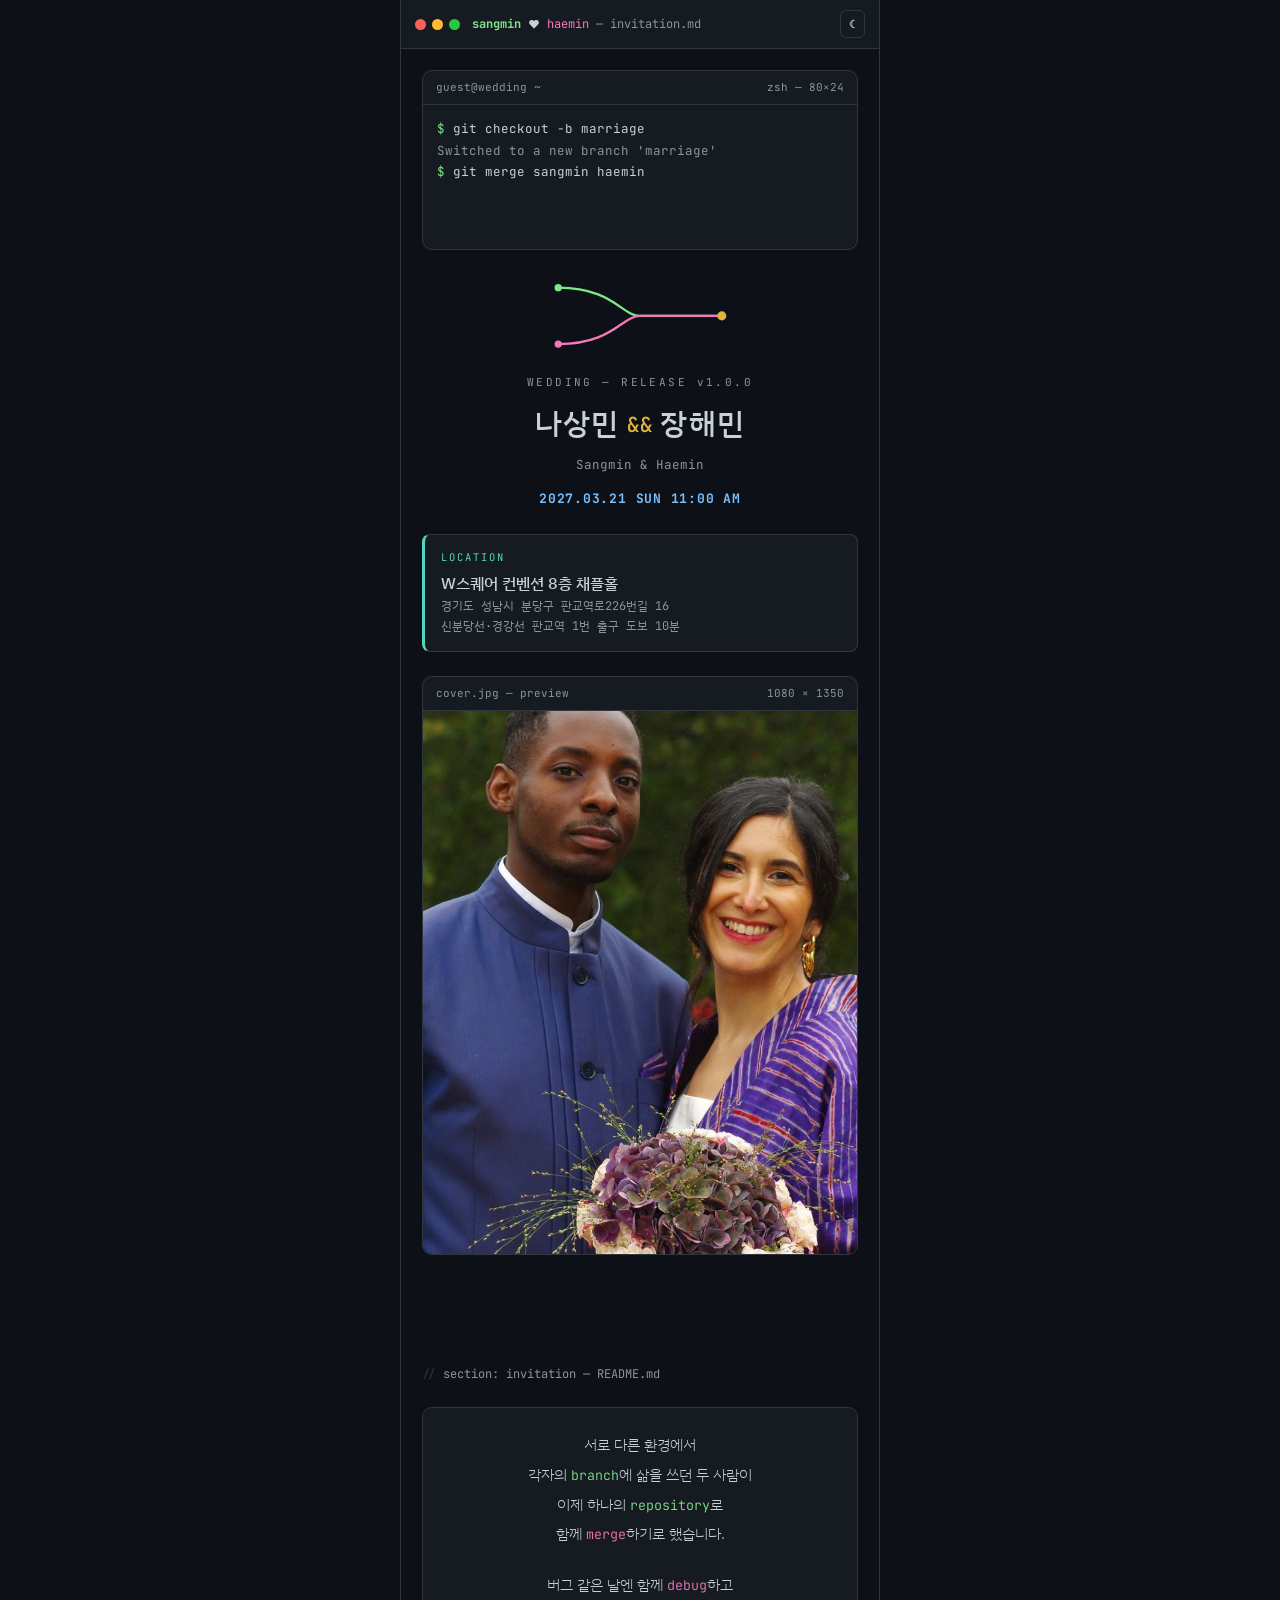
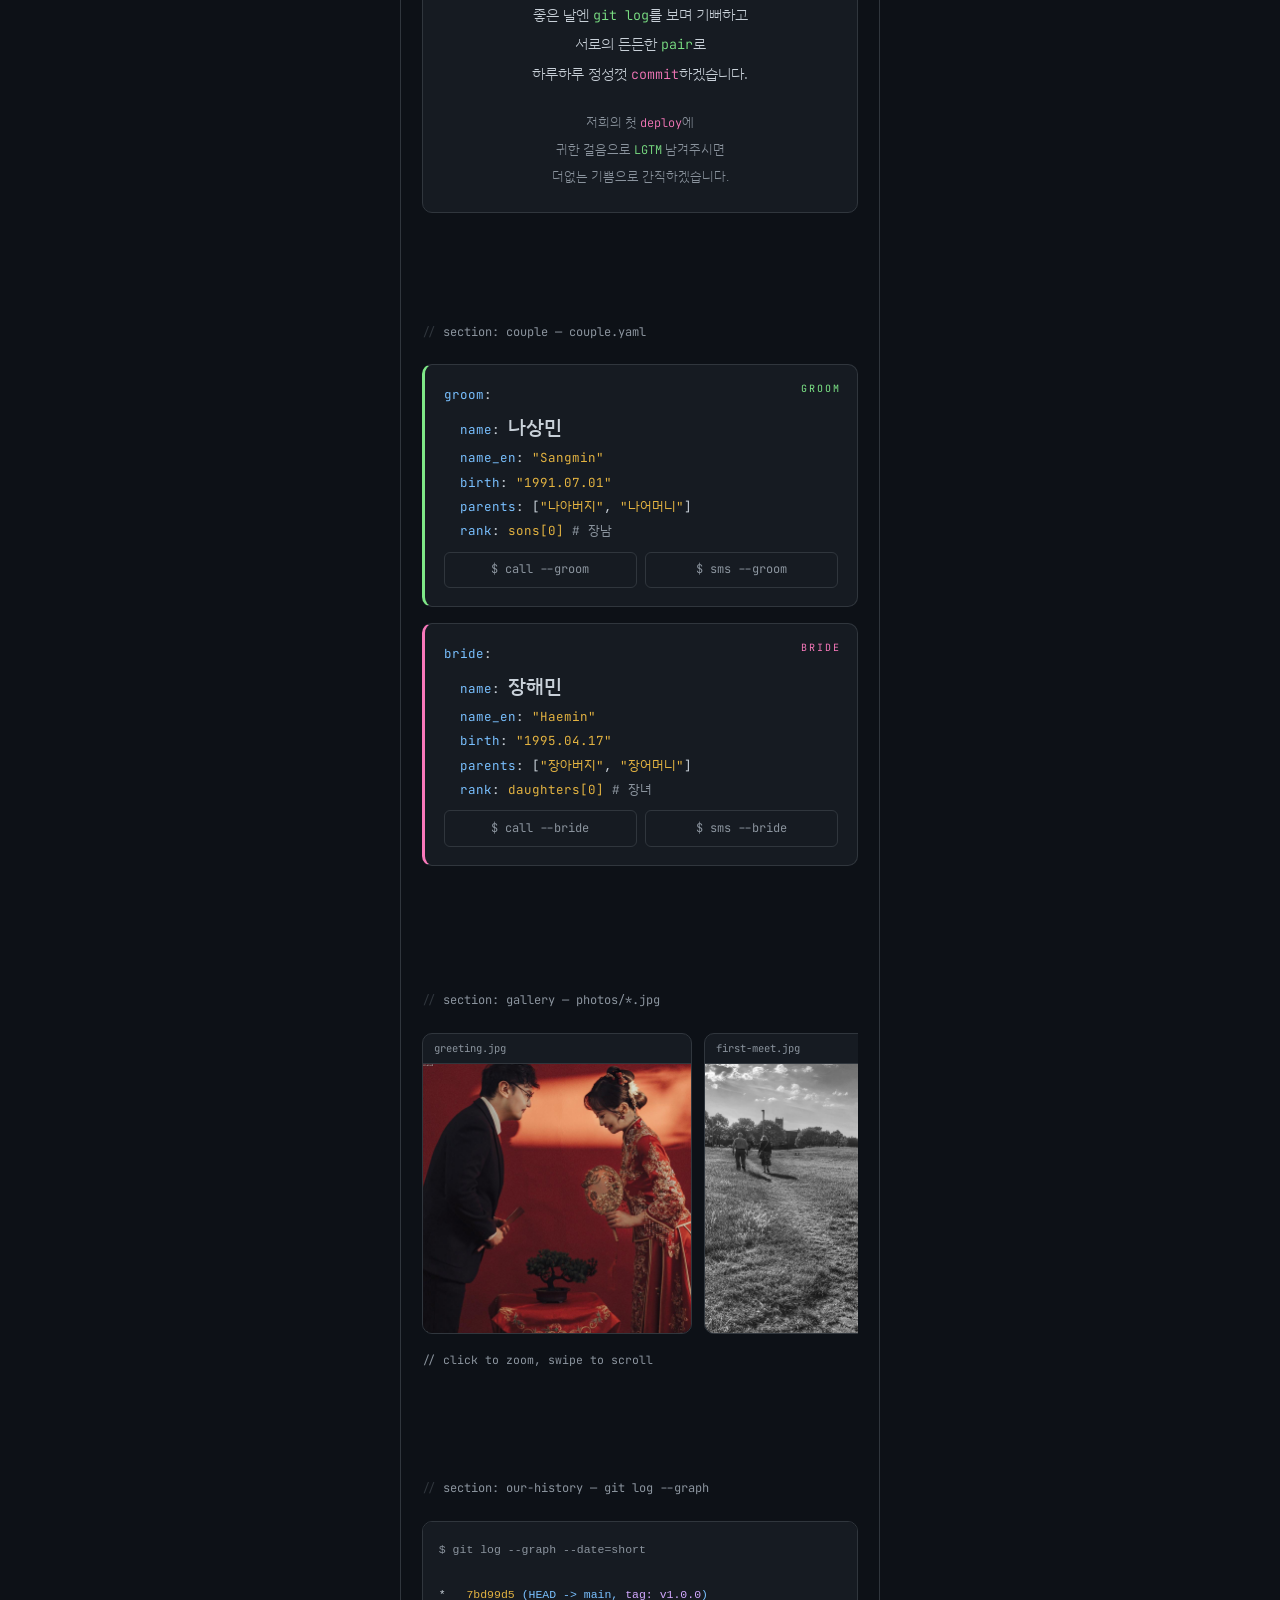
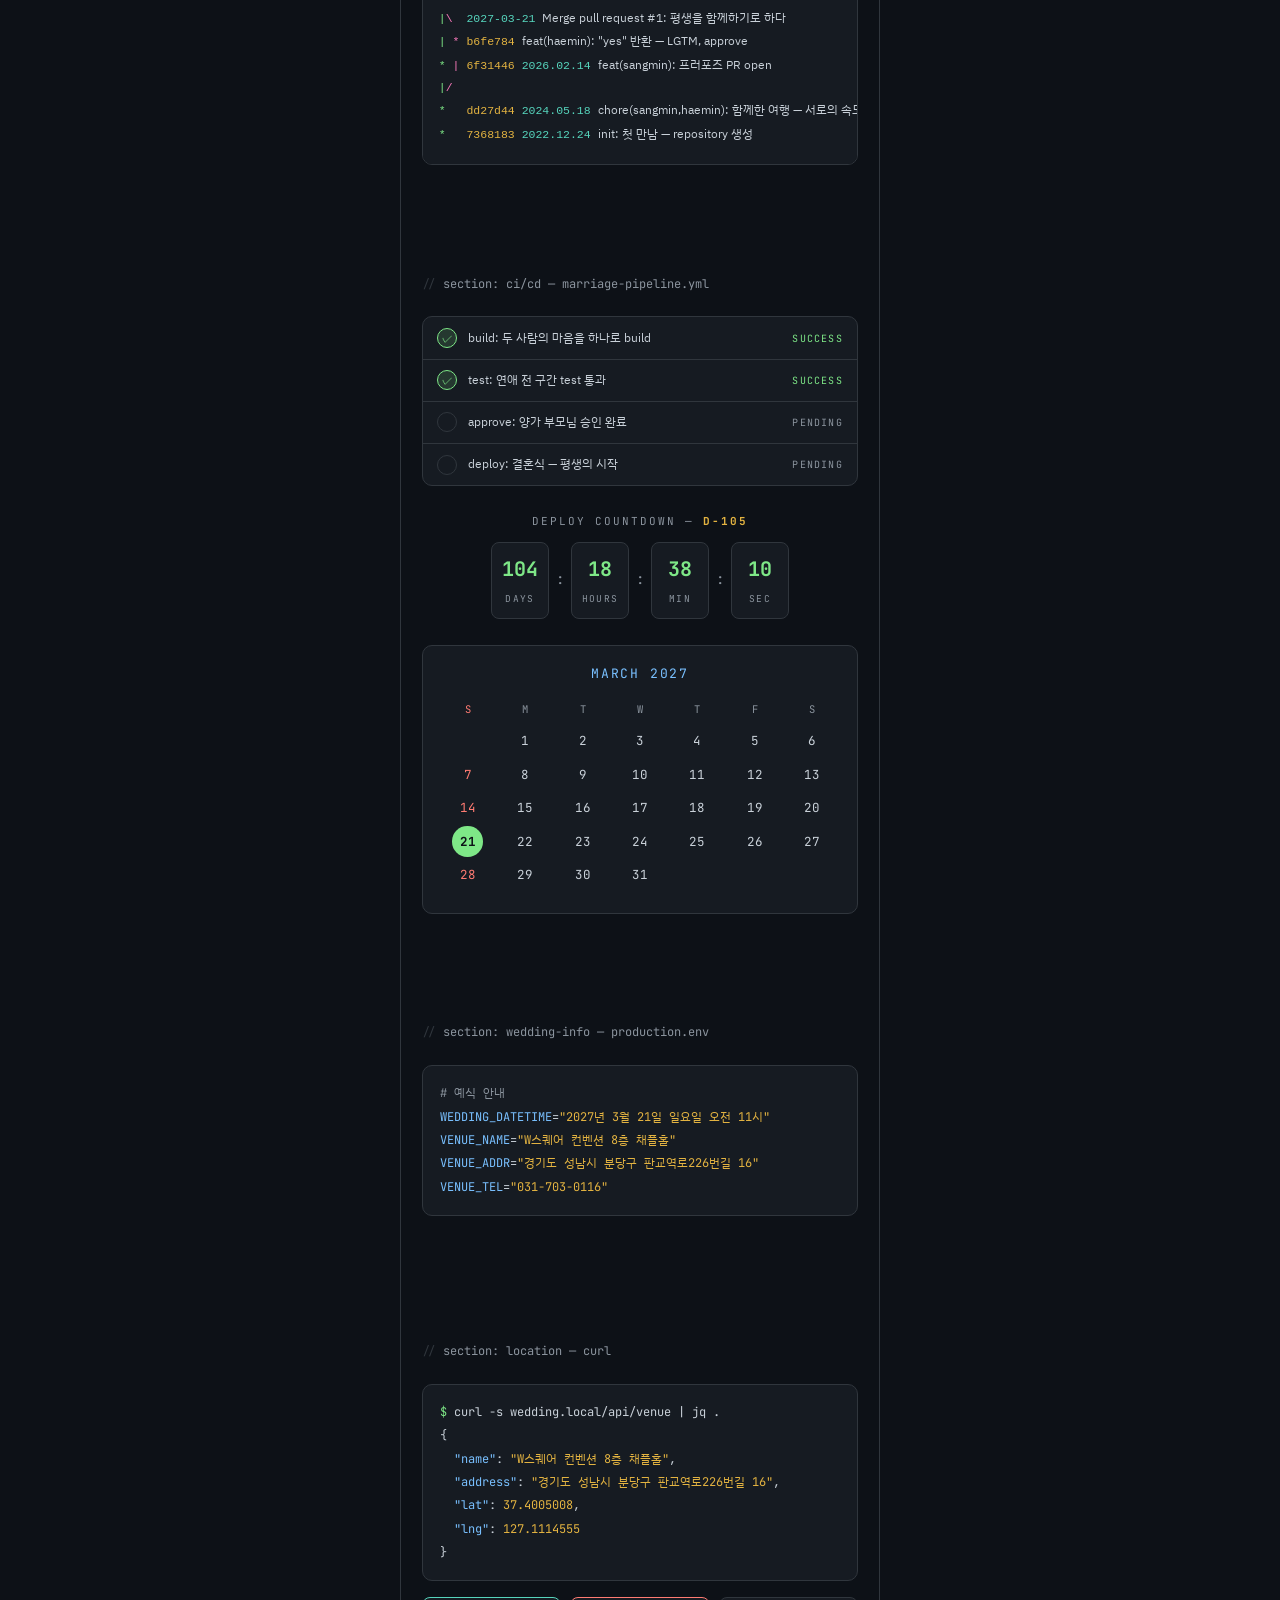
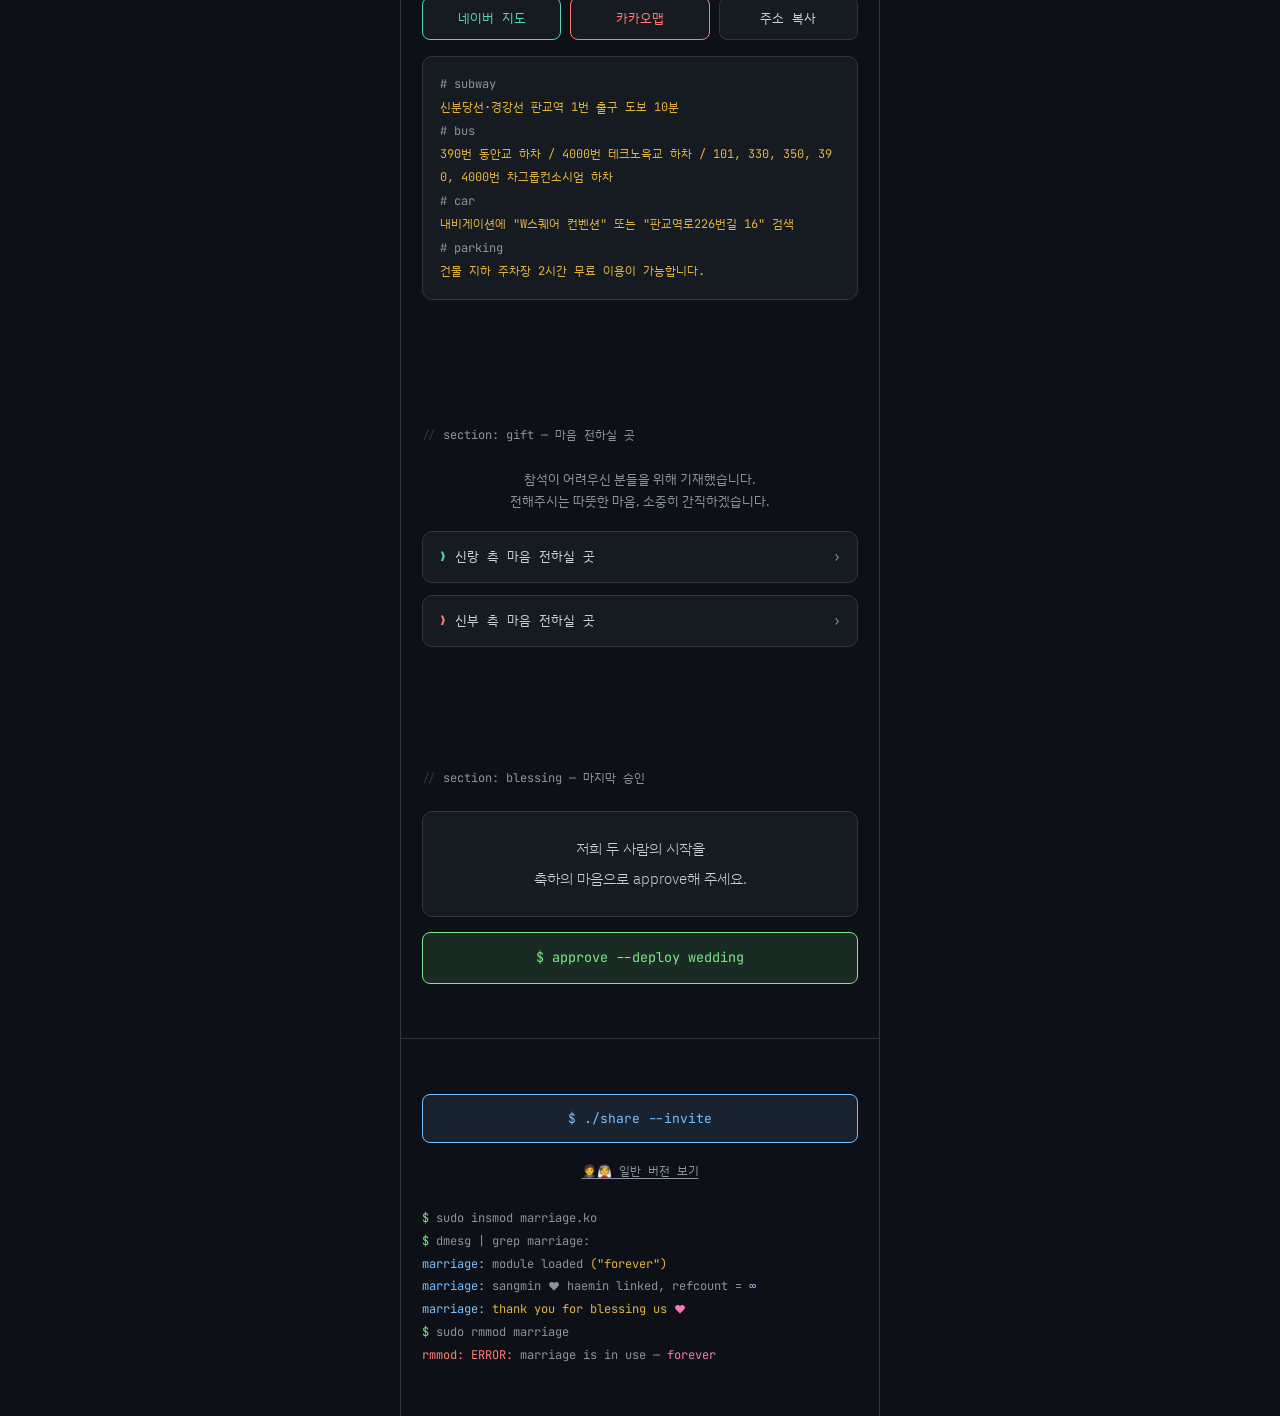
==== commit 923eac90: "Deploy venue photo removal Co-Authored-By: Claude Opus 4.7 <noreply@anthropic.com>" ====
--- a/dev.html
+++ b/dev.html
@@ -16,8 +16,8 @@
       href="https://fonts.googleapis.com/css2?family=JetBrains+Mono:ital,wght@0,400;0,500;0,700;1,400&family=IBM+Plex+Sans+KR:wght@300;400;500&display=swap"
       rel="stylesheet"
     />
-    <script type="module" crossorigin src="/assets/dev-DO-Nhton.js"></script>
-    <link rel="modulepreload" crossorigin href="/assets/utils-6DRn2Q3b.js">
+    <script type="module" crossorigin src="/assets/dev-hevdPL3y.js"></script>
+    <link rel="modulepreload" crossorigin href="/assets/utils-yA5G__bU.js">
     <link rel="stylesheet" crossorigin href="/assets/dev-CcrOcjfp.css">
   </head>
   <body>
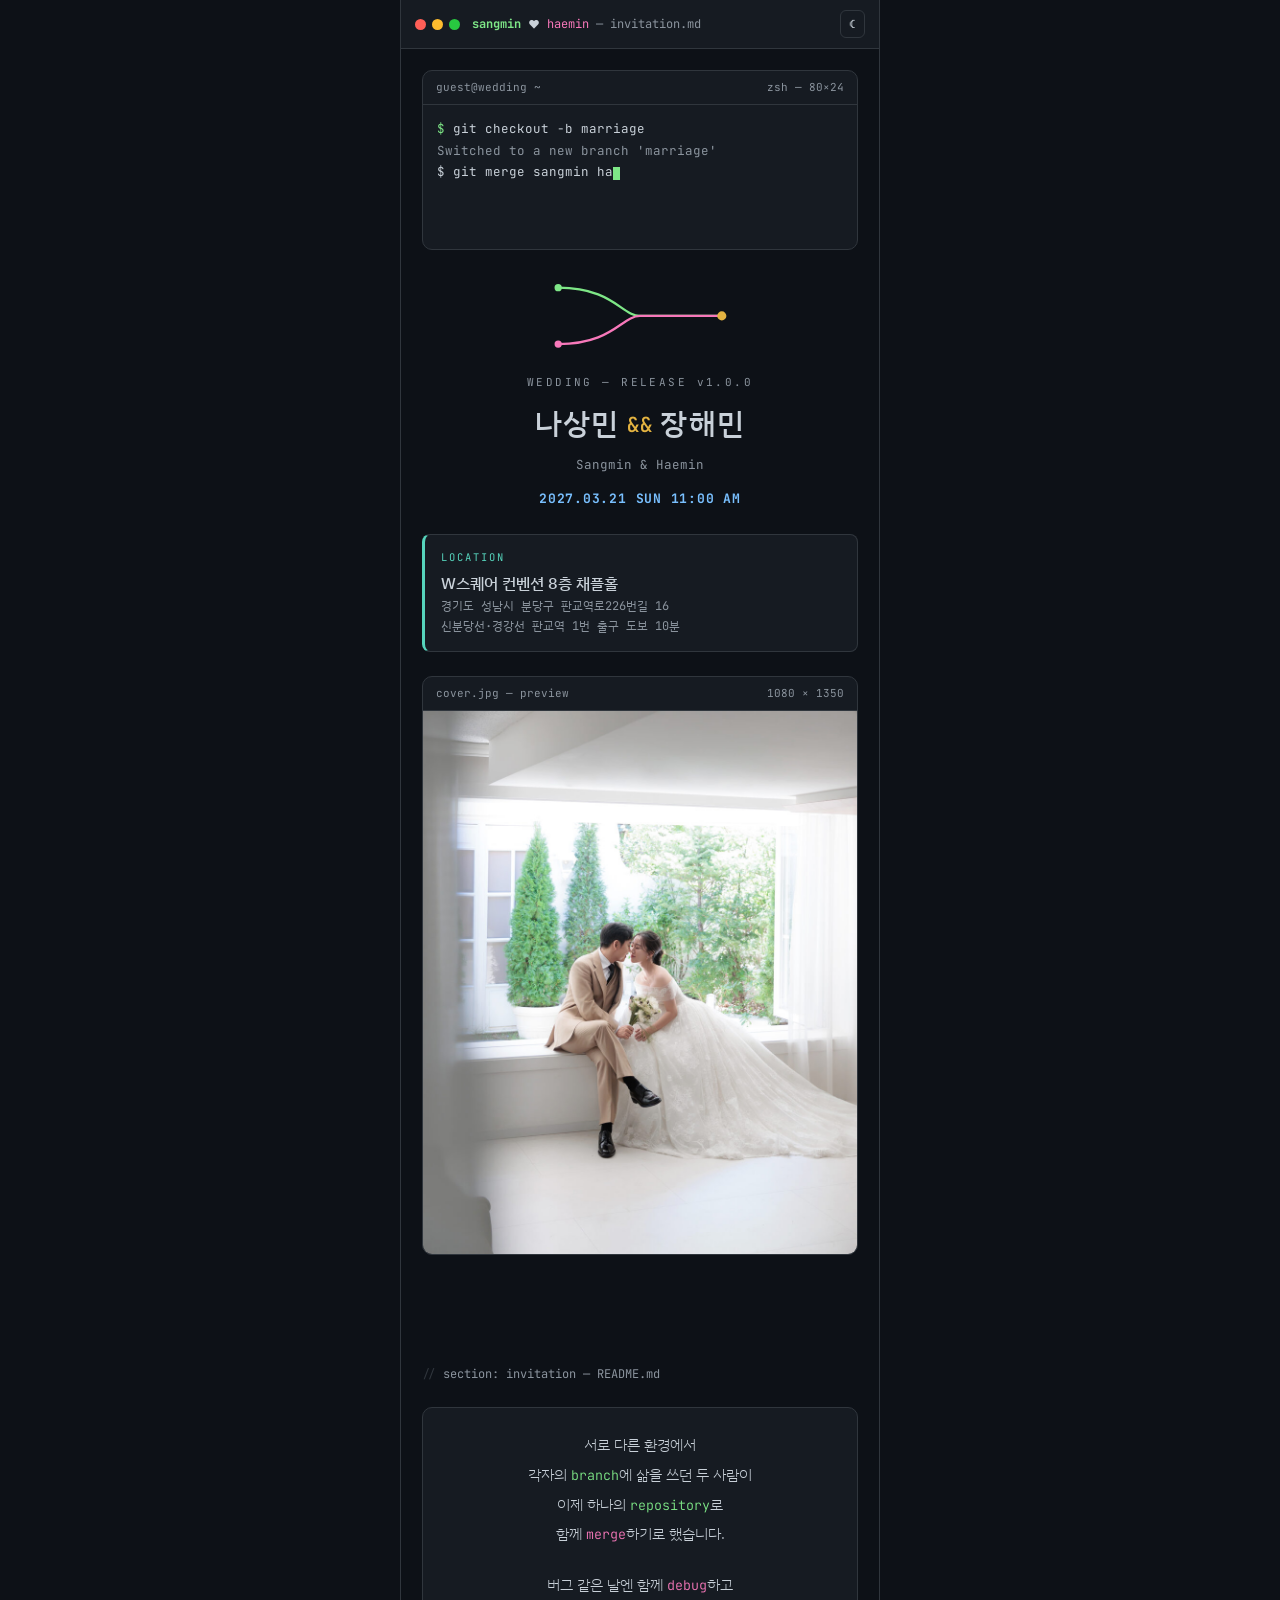
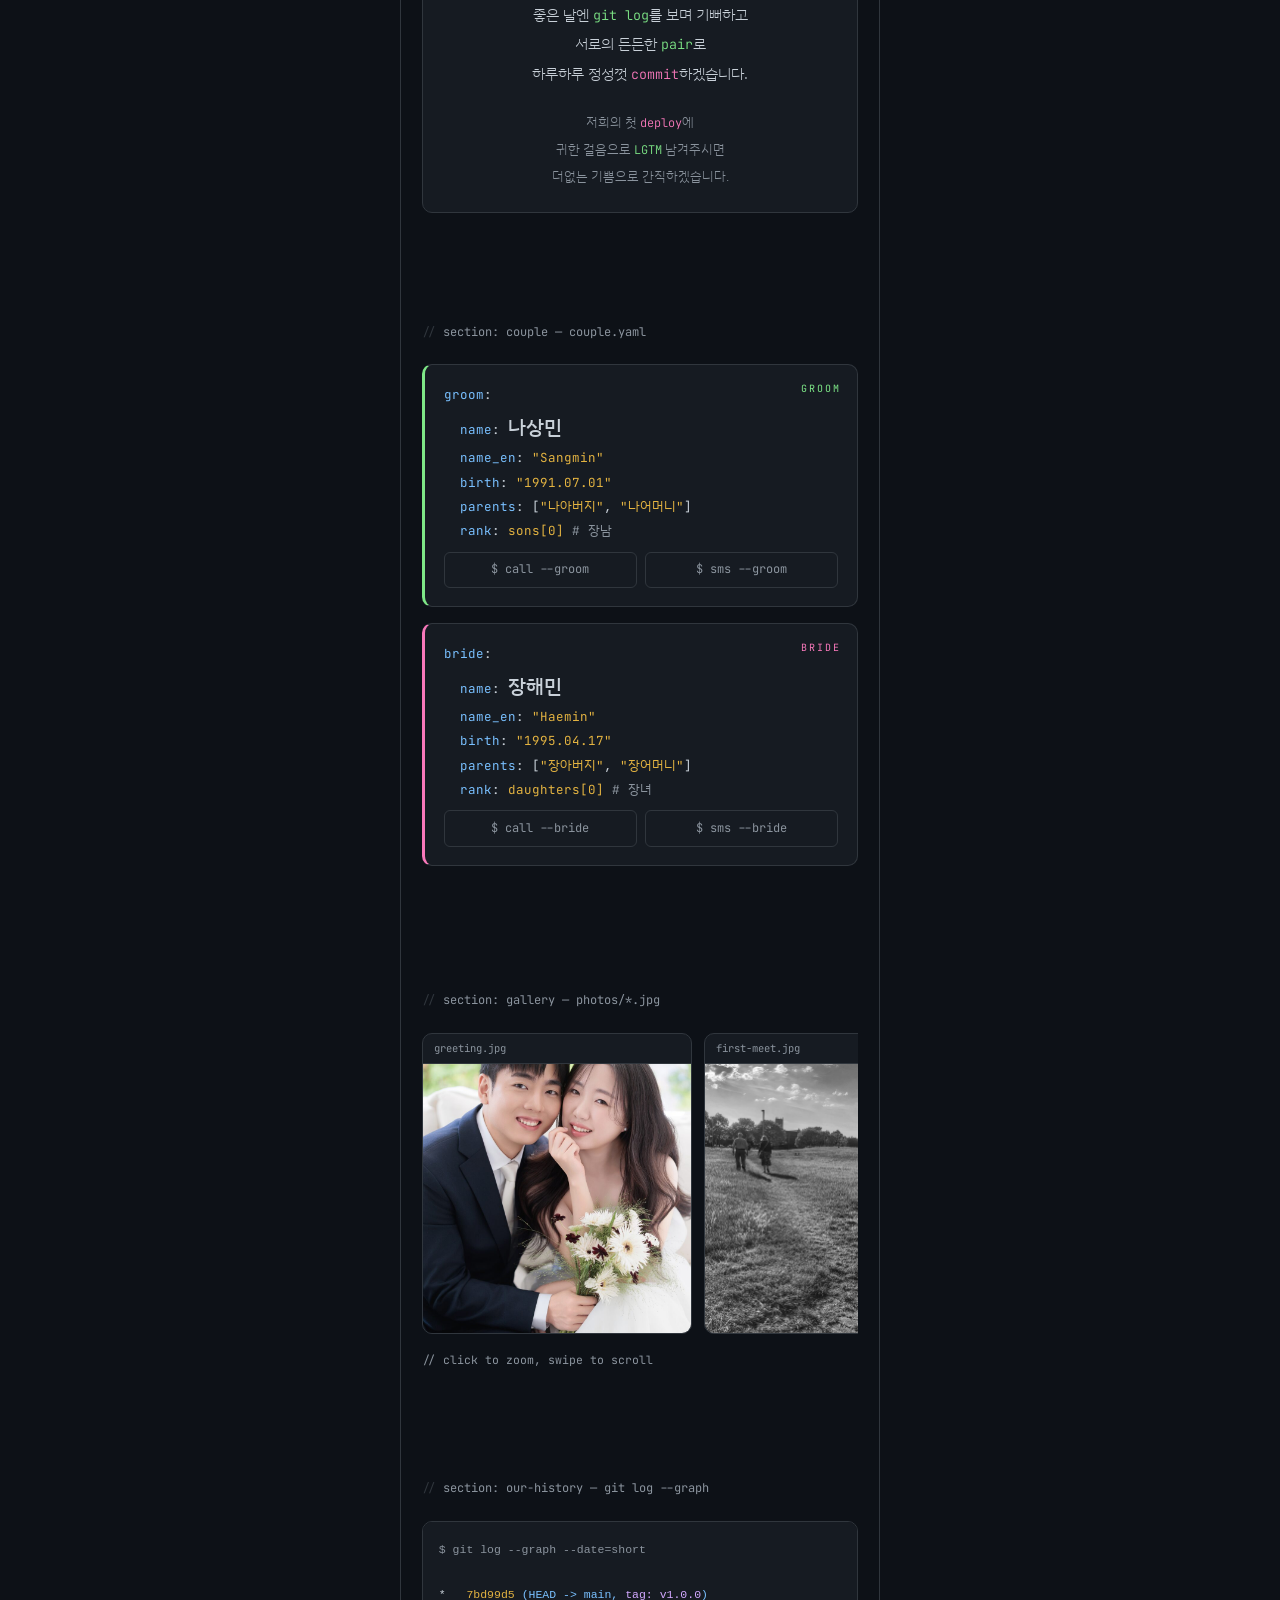
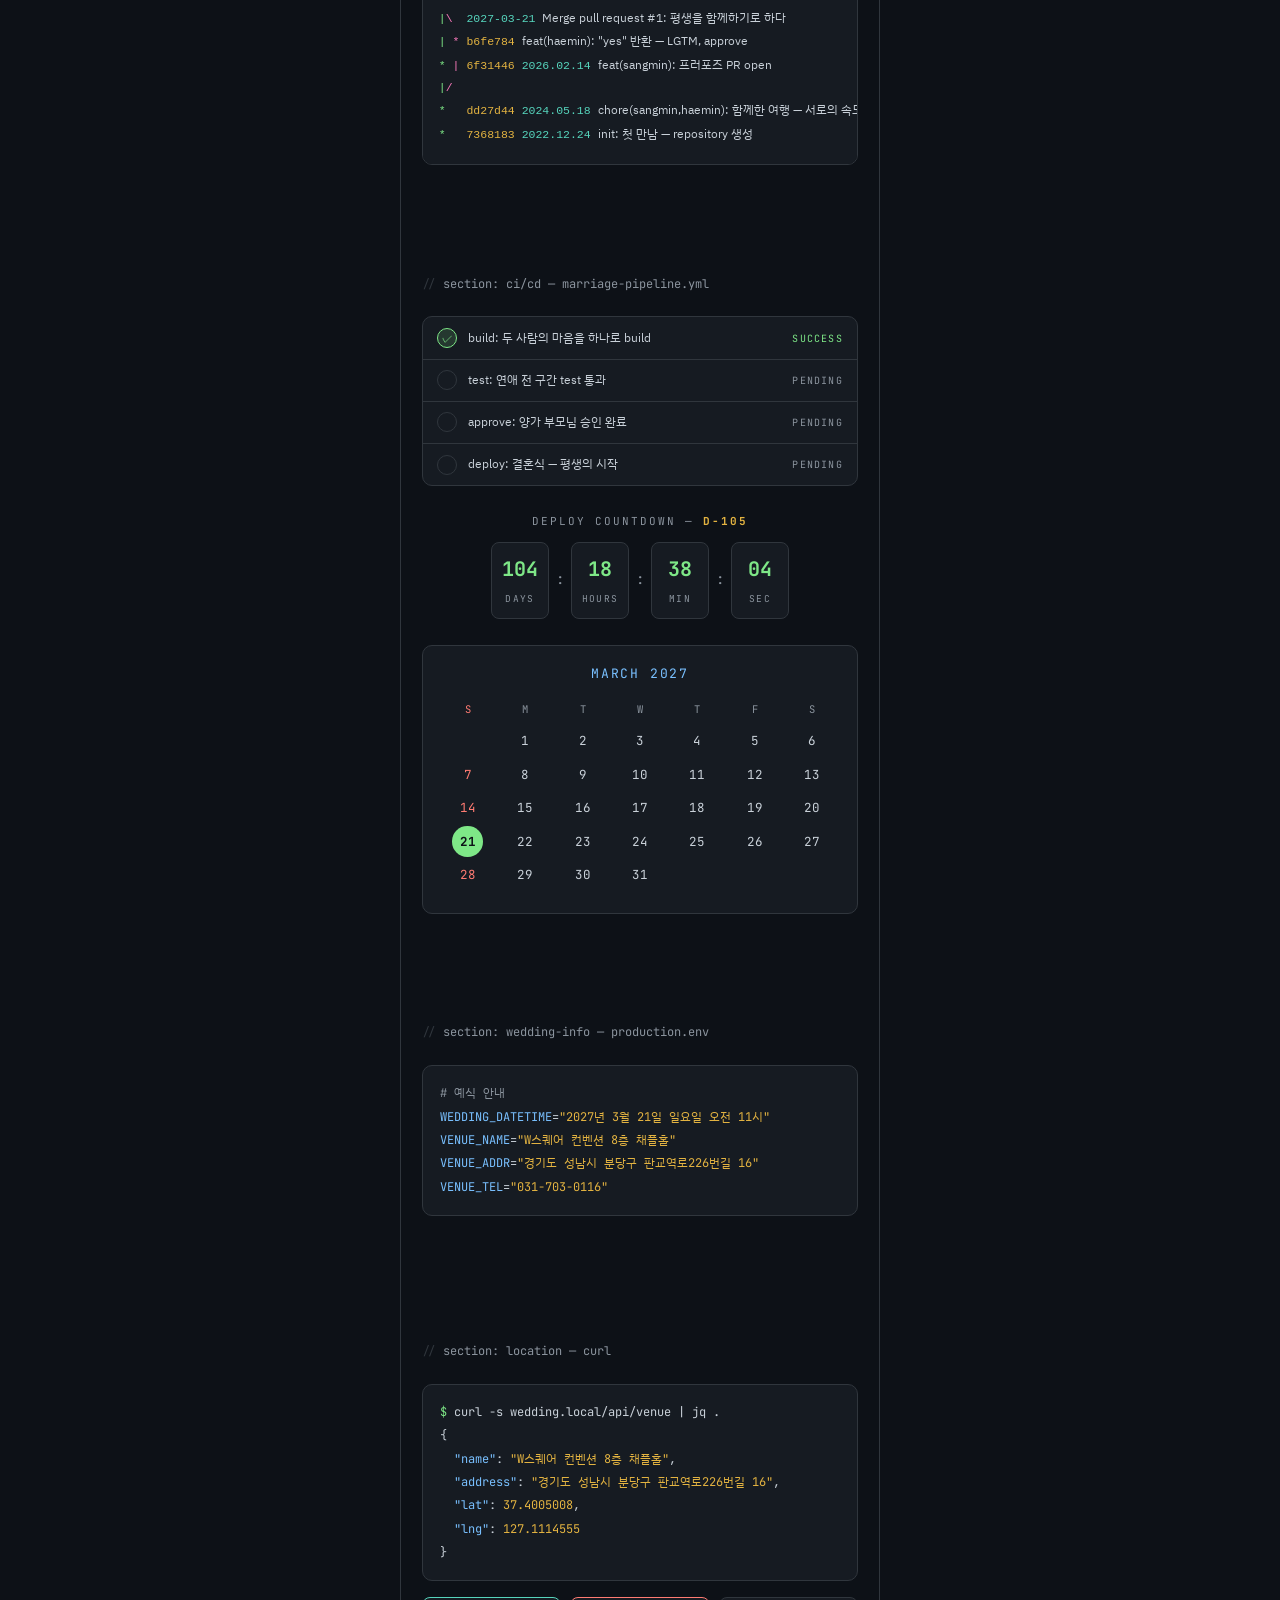
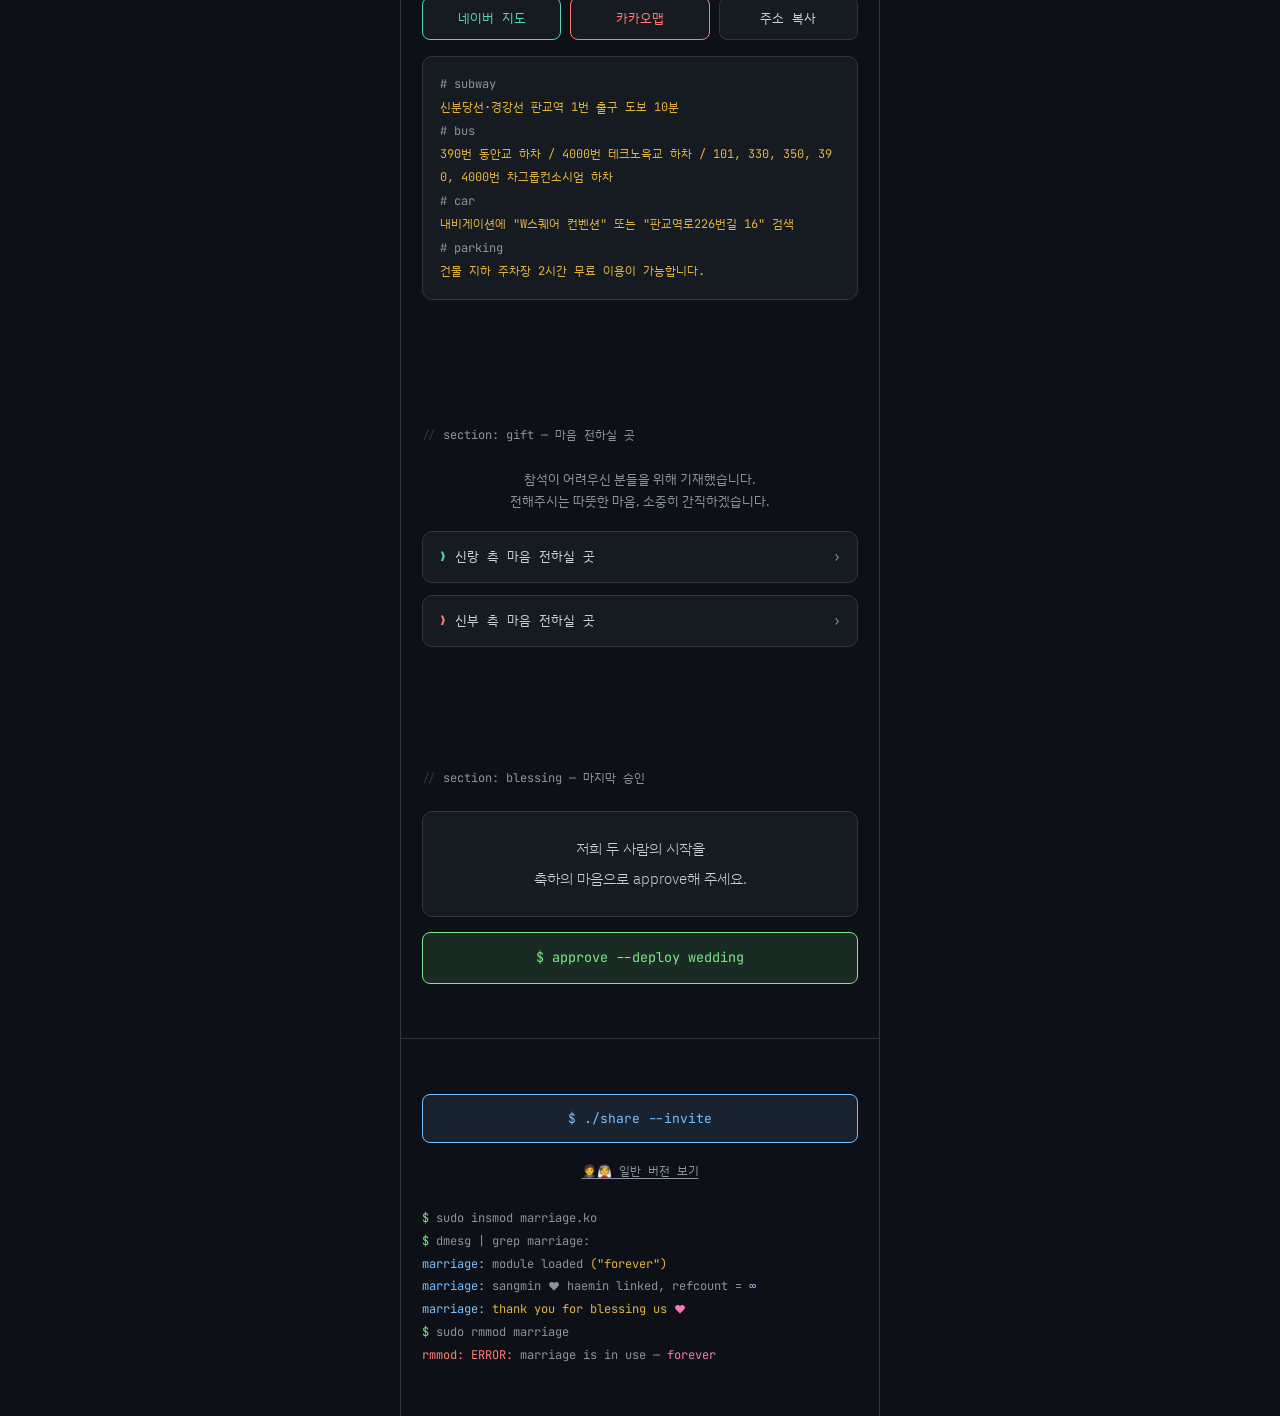
==== commit 6c3a43a8: "Deploy square OG thumbnail and portrait Kakao share image" ====
--- a/dev.html
+++ b/dev.html
@@ -16,8 +16,8 @@
       href="https://fonts.googleapis.com/css2?family=JetBrains+Mono:ital,wght@0,400;0,500;0,700;1,400&family=IBM+Plex+Sans+KR:wght@300;400;500&display=swap"
       rel="stylesheet"
     />
-    <script type="module" crossorigin src="/assets/dev-hevdPL3y.js"></script>
-    <link rel="modulepreload" crossorigin href="/assets/utils-yA5G__bU.js">
+    <script type="module" crossorigin src="/assets/dev-DvtyKSlT.js"></script>
+    <link rel="modulepreload" crossorigin href="/assets/utils-CAEGFp6p.js">
     <link rel="stylesheet" crossorigin href="/assets/dev-CcrOcjfp.css">
   </head>
   <body>
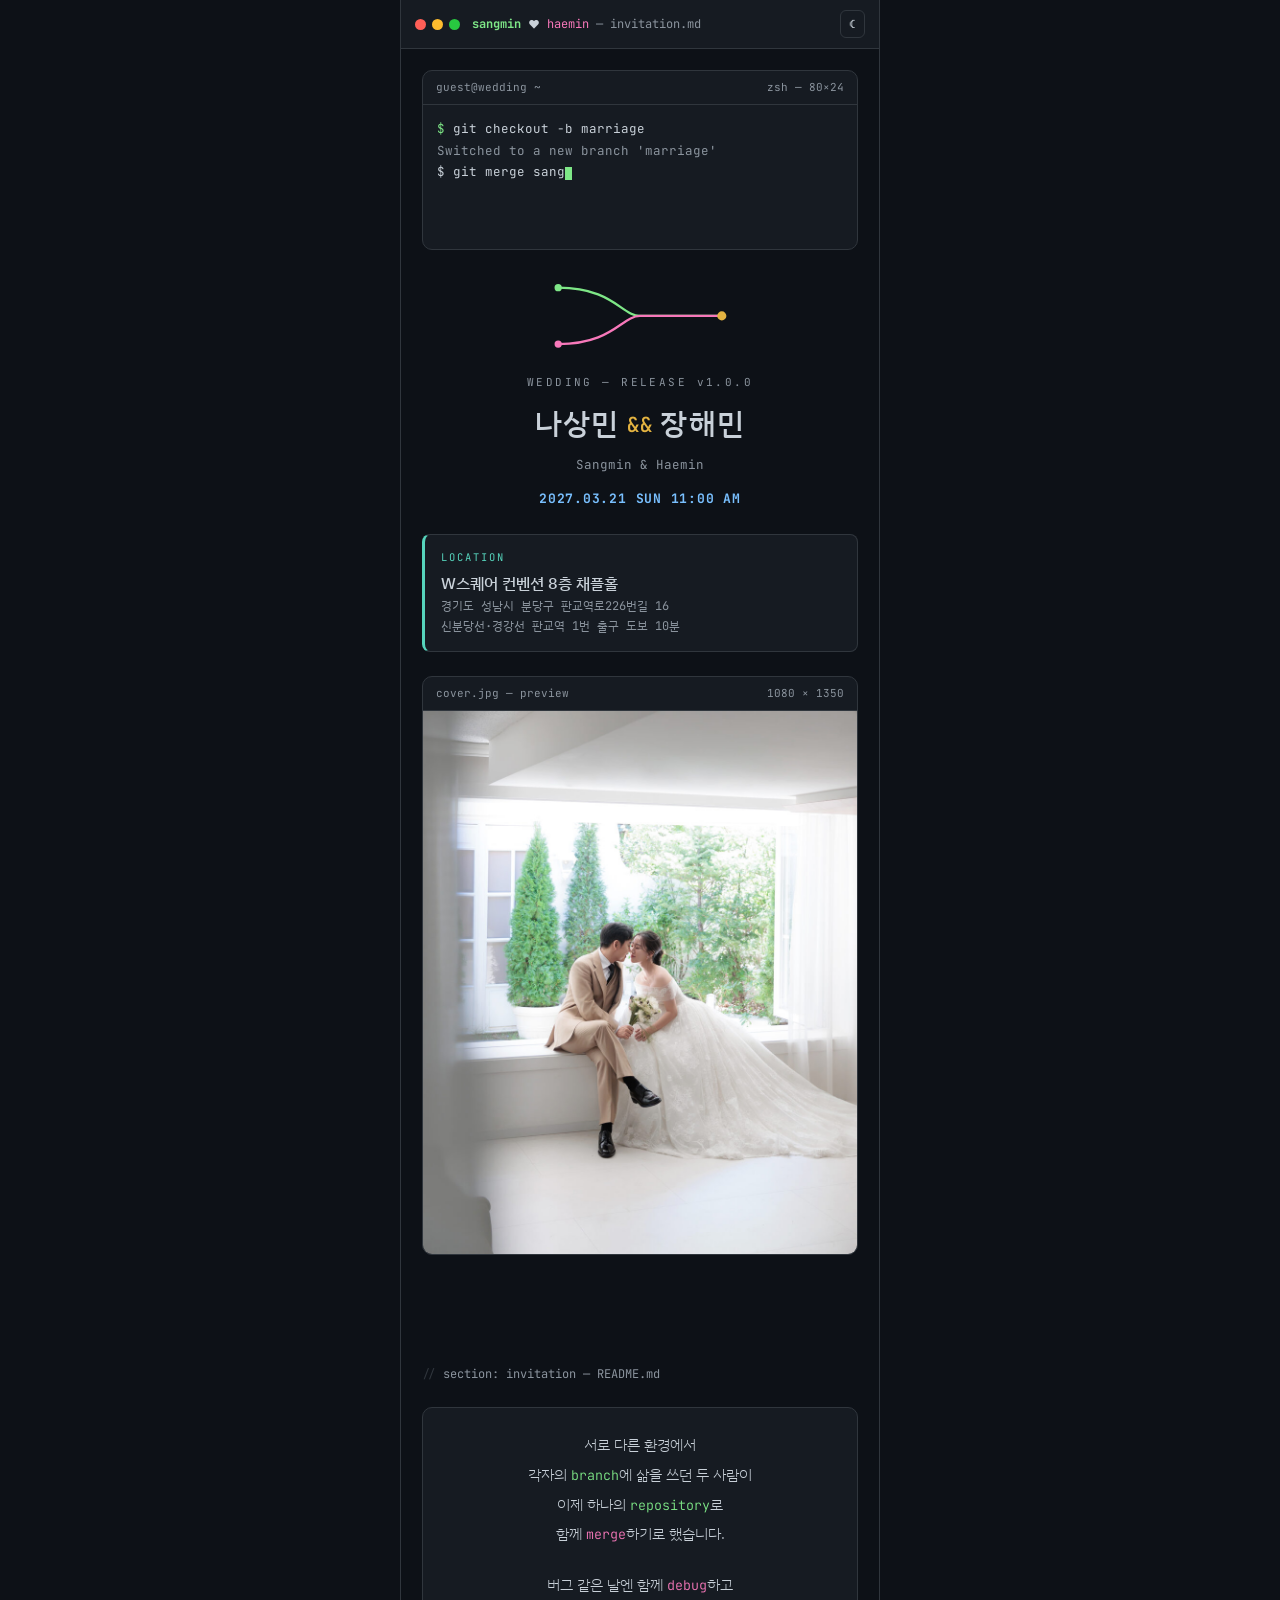
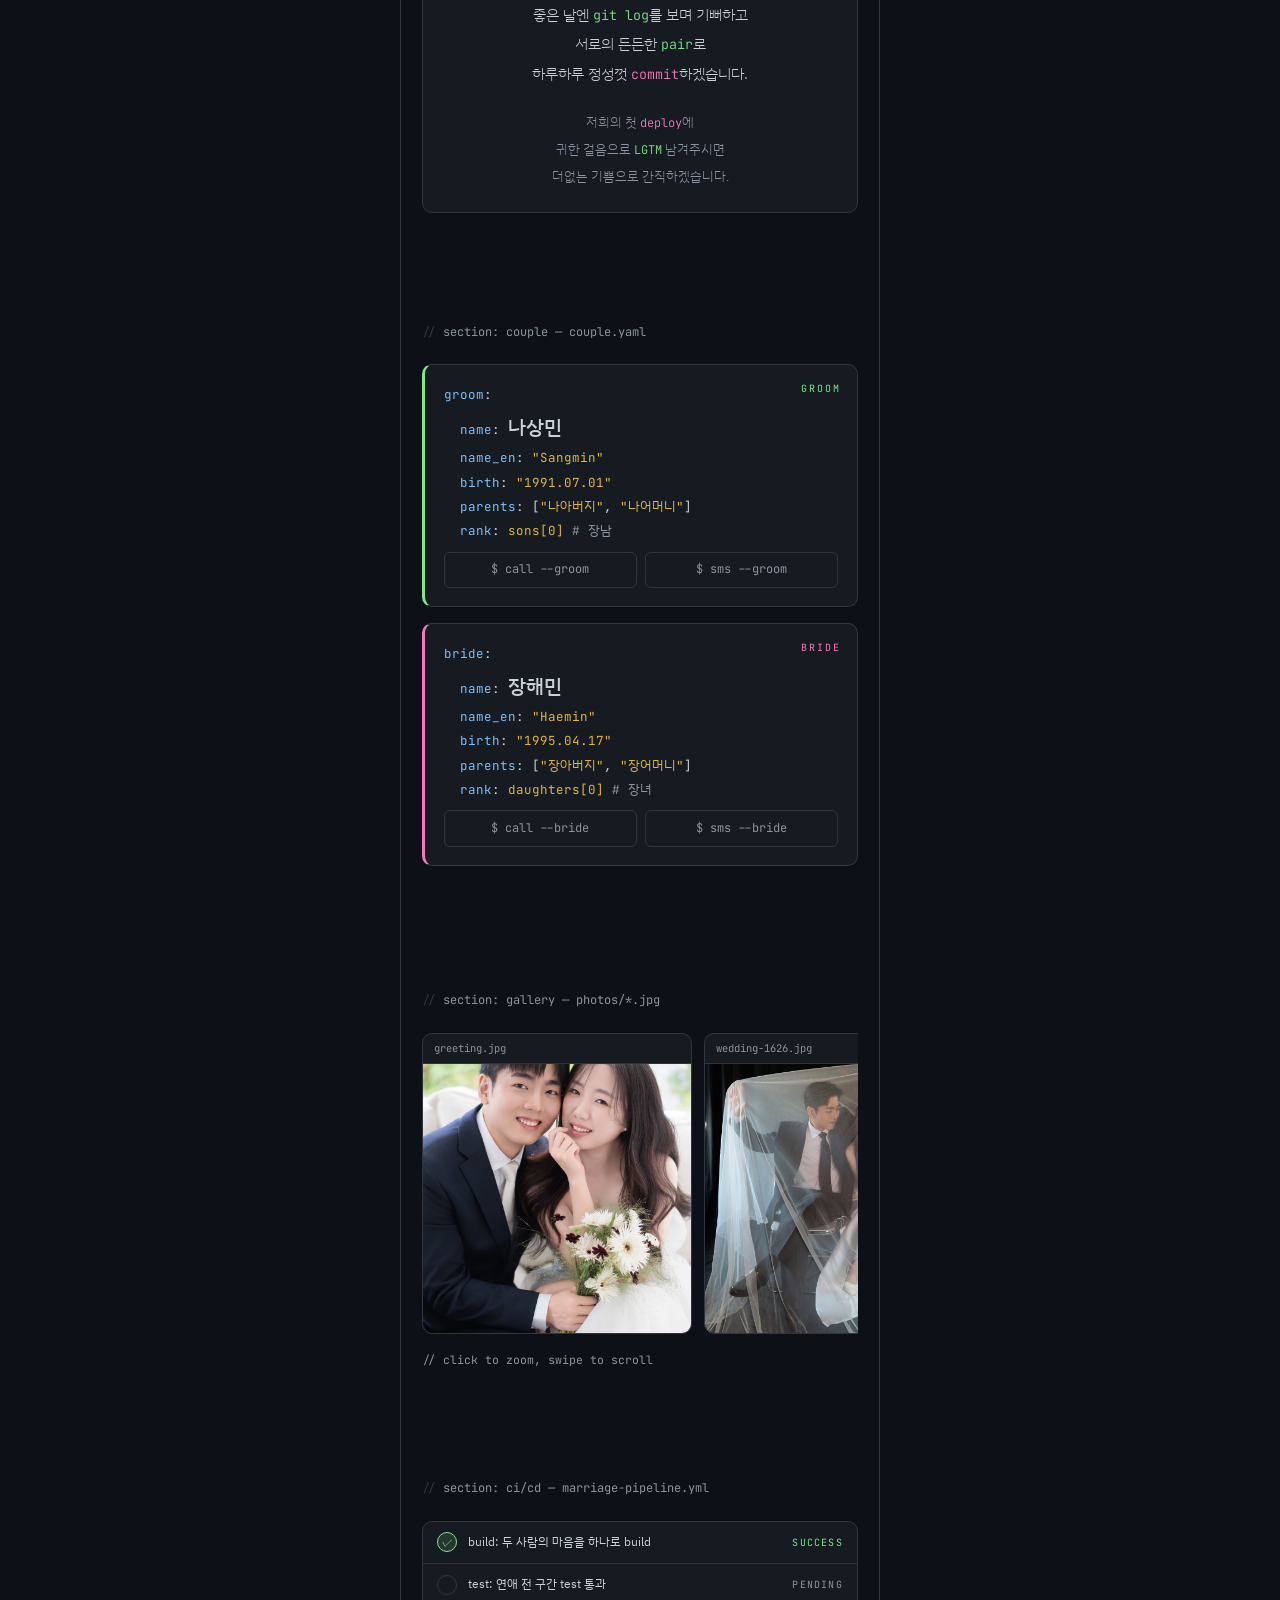
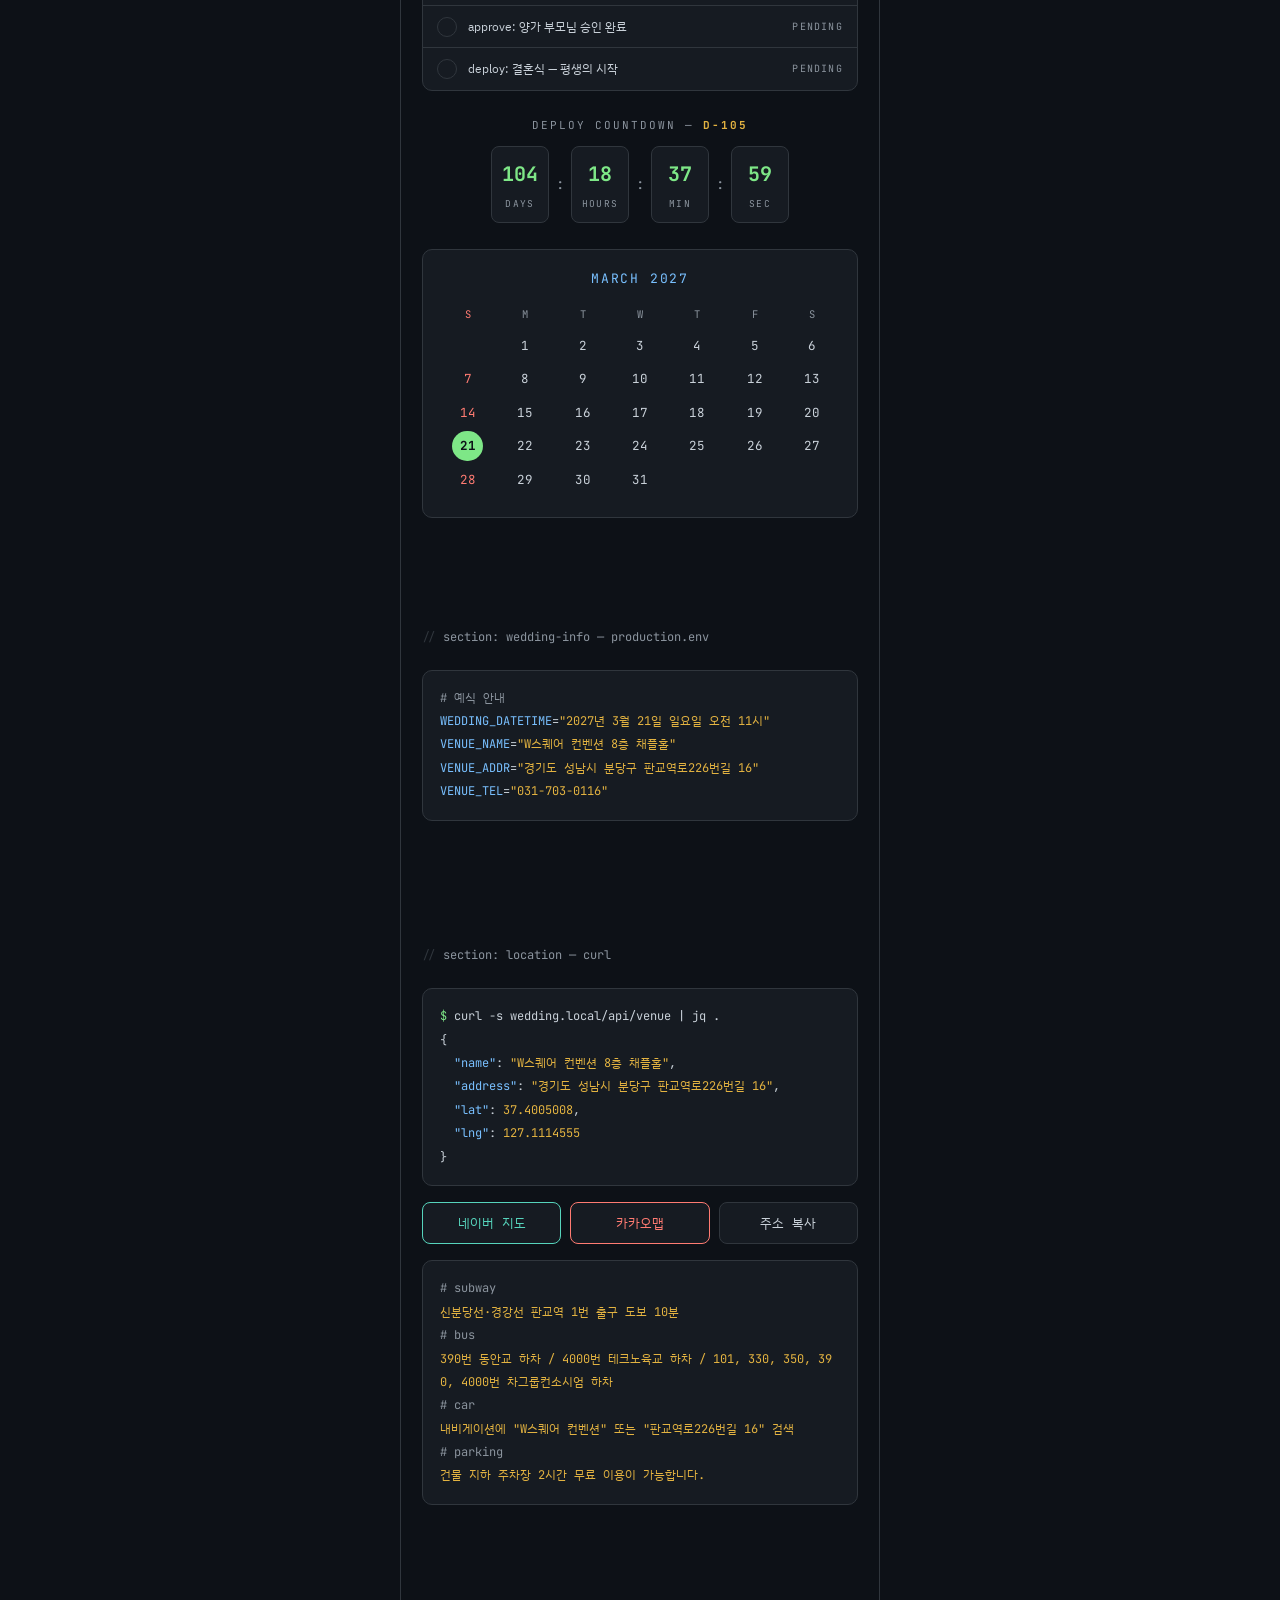
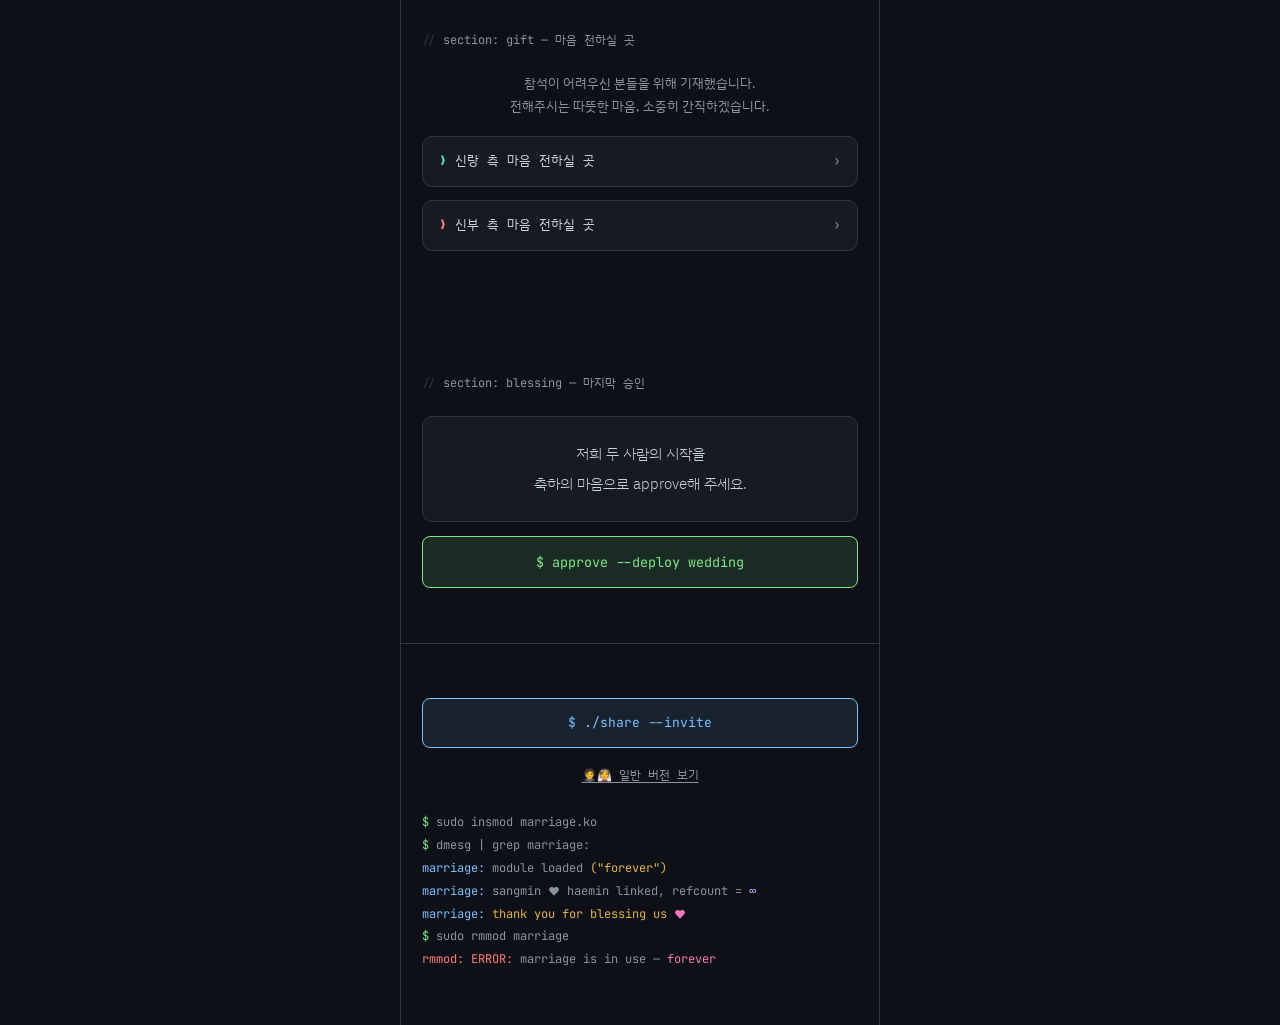
==== commit 1df343fc: "Deploy real gallery photos and remove timeline/interview" ====
--- a/dev.html
+++ b/dev.html
@@ -16,9 +16,9 @@
       href="https://fonts.googleapis.com/css2?family=JetBrains+Mono:ital,wght@0,400;0,500;0,700;1,400&family=IBM+Plex+Sans+KR:wght@300;400;500&display=swap"
       rel="stylesheet"
     />
-    <script type="module" crossorigin src="/assets/dev-DvtyKSlT.js"></script>
-    <link rel="modulepreload" crossorigin href="/assets/utils-CAEGFp6p.js">
-    <link rel="stylesheet" crossorigin href="/assets/dev-CcrOcjfp.css">
+    <script type="module" crossorigin src="/assets/dev-B4KxHhkR.js"></script>
+    <link rel="modulepreload" crossorigin href="/assets/utils-DjiAZ9pC.js">
+    <link rel="stylesheet" crossorigin href="/assets/dev-DrXaVw1m.css">
   </head>
   <body>
     <div id="dev-app"></div>
--- a/assets/dev-DrXaVw1m.css
+++ b/assets/dev-DrXaVw1m.css
@@ -0,0 +1 @@
+:root{--bg: #0d1117;--panel: #161b22;--panel-2: #1c2129;--line: #30363d;--text: #c9d1d9;--dim: #8b949e;--green: #7ee787;--mint: #56d4bc;--rose: #ff7b72;--pink: #f778ba;--blue: #79c0ff;--yellow: #e3b341;--purple: #d2a8ff;--max-width: 480px}body.light{--bg: #f6f8fa;--panel: #ffffff;--panel-2: #f0f3f6;--line: #d0d7de;--text: #1f2328;--dim: #656d76;--green: #1a7f37;--mint: #0f8573;--rose: #cf222e;--pink: #bf3989;--blue: #0969da;--yellow: #9a6700;--purple: #8250df}*{box-sizing:border-box}html{scroll-behavior:smooth;overscroll-behavior-y:none}body{min-width:320px;margin:0;background:var(--bg);color:var(--text);font-family:JetBrains Mono,IBM Plex Sans KR,monospace;font-size:14px;line-height:1.7;transition:background .25s ease,color .25s ease}body.is-locked{position:fixed;right:0;left:0;width:100%;overflow:hidden}img{display:block;max-width:100%}button{font:inherit;cursor:pointer}.phone{width:min(100%,var(--max-width));min-height:100vh;min-height:100svh;margin:0 auto;overflow:hidden;border-right:1px solid var(--line);border-left:1px solid var(--line);background:var(--bg)}section,footer{padding:3.4rem 1.3rem}.rv{opacity:0;transform:translateY(18px);transition:opacity .7s ease,transform .7s ease}.rv.on{opacity:1;transform:none}.rv.d1{transition-delay:.08s}.rv.d2{transition-delay:.16s}.rv.d3{transition-delay:.24s}@media(prefers-reduced-motion:reduce){.rv{opacity:1!important;transform:none!important;transition:none!important}}.editor-bar{position:sticky;z-index:20;top:0;display:flex;align-items:center;gap:.7rem;padding:.65rem .9rem;border-bottom:1px solid var(--line);background:var(--panel)}.dots{display:flex;gap:6px}.dots i{width:11px;height:11px;border-radius:50%}.dots i:nth-child(1){background:#ff5f57}.dots i:nth-child(2){background:#febc2e}.dots i:nth-child(3){background:#28c840}.editor-bar .tab{overflow:hidden;flex:1;font-size:12px;text-overflow:ellipsis;white-space:nowrap}.editor-bar .tab b{color:var(--green)}.editor-bar .tab em{color:var(--pink);font-style:normal}.editor-bar .tab .fname{color:var(--dim)}.theme-toggle{padding:.1rem .5rem;border:1px solid var(--line);border-radius:6px;background:transparent;color:var(--text);font-size:13px}.term{overflow:hidden;margin-bottom:1.6rem;border:1px solid var(--line);border-radius:10px;background:var(--panel)}.term-head{display:flex;justify-content:space-between;padding:.45rem .8rem;border-bottom:1px solid var(--line);color:var(--dim);font-size:11px}.term-body{min-height:11.5em;padding:.8rem .9rem;font-size:12.5px;line-height:1.75;text-align:left;white-space:pre-wrap;word-break:break-all}.term-body .p{color:var(--green)}.term-body .out{color:var(--dim)}.term-body .hi{color:var(--yellow)}.term-body .cursor{display:inline-block;width:7px;height:1.1em;background:var(--green);vertical-align:text-bottom;animation:blink 1s steps(1) infinite}@keyframes blink{50%{opacity:0}}.merge-fig{display:block;width:200px;margin:0 auto 1rem}.merge-fig path{fill:none;stroke-width:2.5}.merge-fig .br-g{stroke:var(--green)}.merge-fig .br-b{stroke:var(--pink)}.merge-fig .dot-g{fill:var(--green)}.merge-fig .dot-b{fill:var(--pink)}.merge-fig .dot-m{fill:var(--yellow)}#hero{padding-top:1.3rem;text-align:center}.hero-names .ver{margin-bottom:.4rem;color:var(--dim);font-size:11px;letter-spacing:.22em}.hero-names h1{margin:0;font-family:IBM Plex Sans KR,sans-serif;font-size:1.9rem;font-weight:500;letter-spacing:.04em}.hero-names .amp{margin:0 .45rem;color:var(--yellow);font-family:JetBrains Mono,monospace;font-size:1.3rem;vertical-align:2px}.hero-names .eng{margin-top:.25rem;color:var(--dim);font-size:12.5px}.hero-names .date-line{margin-top:.8rem;color:var(--blue);font-size:13px;letter-spacing:.06em}.venue-banner{margin:1.5rem 0;padding:.9rem 1rem;border:1px solid var(--line);border-left:3px solid var(--mint);border-radius:8px;background:var(--panel);text-align:left}.venue-banner .vb-label{color:var(--mint);font-size:10.5px;letter-spacing:.2em}.venue-banner .vb-name{margin-top:.15rem;font-family:IBM Plex Sans KR,sans-serif;font-size:15.5px;font-weight:500}.venue-banner .vb-name small{color:var(--dim);font-weight:400}.venue-banner .vb-addr,.venue-banner .vb-sub{color:var(--dim);font-size:12px}.photo-frame{overflow:hidden;border:1px solid var(--line);border-radius:10px;background:var(--panel)}.ph-head{display:flex;justify-content:space-between;padding:.45rem .8rem;border-bottom:1px solid var(--line);color:var(--dim);font-size:11px}.photo-frame img{width:100%;aspect-ratio:4 / 5;object-fit:cover}.sec-label{margin-bottom:1.4rem;color:var(--dim);font-size:12px}.sec-label:before{content:"// ";color:var(--line)}.readme{padding:1.4rem 1.2rem;border:1px solid var(--line);border-radius:10px;background:var(--panel);font-family:IBM Plex Sans KR,sans-serif;font-size:14.5px;font-weight:300;line-height:2.05;text-align:center}.readme p{margin:0 0 1.3rem}.readme p:last-child{margin-bottom:0}.readme .small{color:var(--dim);font-size:13px}.hl-g{color:var(--green);font-family:JetBrains Mono,monospace;font-size:.92em}.hl-b{color:var(--pink);font-family:JetBrains Mono,monospace;font-size:.92em}.yaml-card{position:relative;margin-bottom:1rem;padding:1.1rem 1.2rem;border:1px solid var(--line);border-radius:10px;background:var(--panel);font-size:12.5px;line-height:1.95}.yaml-card .who{position:absolute;top:.85rem;right:1rem;font-size:10px;letter-spacing:.2em}.yaml-card.groom{border-left:3px solid var(--green)}.yaml-card.groom .who{color:var(--green)}.yaml-card.bride{border-left:3px solid var(--pink)}.yaml-card.bride .who{color:var(--pink)}.yaml-card .key{color:var(--blue)}.yaml-card .str{color:var(--yellow)}.yaml-card .cmt{color:var(--dim)}.yaml-card .big-name{font-family:IBM Plex Sans KR,sans-serif;font-size:1.25rem;font-weight:500}.contact-row{display:flex;gap:.5rem;margin-top:.5rem}.contact-row a{flex:1;padding:.35rem 0;border:1px solid var(--line);border-radius:6px;color:var(--dim);font-size:12px;text-align:center;text-decoration:none}.gallery{display:flex;overflow-x:auto;gap:.7rem;padding-bottom:.6rem;scroll-snap-type:x mandatory}.gallery button{overflow:hidden;flex:0 0 62%;padding:0;border:1px solid var(--line);border-radius:10px;background:var(--panel);scroll-snap-align:start}.gallery .g-head{display:block;overflow:hidden;padding:.35rem .7rem;border-bottom:1px solid var(--line);color:var(--dim);font-size:10.5px;text-align:left;text-overflow:ellipsis;white-space:nowrap}.gallery img{width:100%;aspect-ratio:1;object-fit:cover}.gallery-hint{margin-top:.4rem;color:var(--dim);font-size:11.5px}.pipeline{overflow:hidden;border:1px solid var(--line);border-radius:10px;background:var(--panel)}.pl-step{display:flex;align-items:center;gap:.7rem;padding:.65rem .9rem;border-bottom:1px solid var(--line);font-size:12px}.pl-step:last-child{border-bottom:0}.pl-step .ic{display:grid;width:1.25rem;height:1.25rem;flex:none;place-items:center;border:1px solid var(--line);border-radius:50%;color:transparent;font-size:11px}.pl-step .nm{overflow:hidden;flex:1;font-family:IBM Plex Sans KR,sans-serif;text-overflow:ellipsis;white-space:nowrap}.pl-step .st{color:var(--dim);font-size:10px;letter-spacing:.12em}.pl-step.ok .ic{border-color:var(--green);background:color-mix(in srgb,var(--green) 14%,transparent);color:var(--green)}.pl-step.ok .st{color:var(--green)}.pl-step.run .ic{border-color:var(--yellow);color:var(--yellow);animation:spin 1.2s linear infinite}.pl-step.run .st{color:var(--yellow)}@keyframes spin{to{transform:rotate(360deg)}}.dday-wrap{margin:1.6rem 0;text-align:center}.dday-label{margin-bottom:.7rem;color:var(--dim);font-size:11px;letter-spacing:.18em}.dday-label b{color:var(--yellow)}.dday{display:flex;justify-content:center;gap:.45rem}.dd-cell{min-width:3.6rem;padding:.6rem .3rem .5rem;border:1px solid var(--line);border-radius:8px;background:var(--panel)}.dd-cell b{display:block;color:var(--green);font-size:1.25rem}.dd-cell span{color:var(--dim);font-size:9.5px;letter-spacing:.14em}.dd-sep{align-self:center;color:var(--dim)}.cal{padding:1.1rem 1rem 1.3rem;border:1px solid var(--line);border-radius:10px;background:var(--panel)}.cal-title{margin-bottom:.7rem;color:var(--blue);font-size:13px;letter-spacing:.14em;text-align:center}.cal table{width:100%;border-collapse:collapse;table-layout:fixed;font-size:12.5px;text-align:center}.cal th{padding:.3rem 0;color:var(--dim);font-size:10.5px;font-weight:400}.cal td{height:2.1rem;color:var(--text)}.cal td.empty{color:transparent}.cal th:first-child,.cal td.sun{color:var(--rose)}.cal td.wd i{display:inline-grid;width:1.9rem;height:1.9rem;place-items:center;border-radius:50%;background:var(--green);color:var(--bg);font-style:normal;font-weight:700}.envblock{overflow-x:auto;margin-bottom:1rem;padding:1rem 1.1rem;border:1px solid var(--line);border-radius:10px;background:var(--panel);font-size:12px;line-height:1.95;white-space:nowrap}.envblock .c{color:var(--dim)}.envblock .k{color:var(--blue)}.envblock .v{color:var(--yellow);white-space:normal;word-break:break-all}.envblock .p{color:var(--green)}.envblock .wrap{white-space:normal}.btn-row{display:flex;gap:.55rem;margin-bottom:1rem}.btn{flex:1;padding:.6rem 0;border:1px solid var(--line);border-radius:8px;background:var(--panel);color:var(--text);font-size:12.5px;text-align:center;text-decoration:none}.btn.mint{border-color:var(--mint);color:var(--mint)}.btn.rose{border-color:var(--rose);color:var(--rose)}.gift-note{margin:0 0 1.2rem;color:var(--dim);font-family:IBM Plex Sans KR,sans-serif;font-size:13px;text-align:center}details.gift{margin-bottom:.8rem;border:1px solid var(--line);border-radius:10px;background:var(--panel)}details.gift summary{padding:.85rem 1rem;cursor:pointer;font-size:13px;list-style:none}details.gift summary::-webkit-details-marker{display:none}details.gift .arrow{float:right;color:var(--dim);transition:transform .2s ease}details.gift[open] .arrow{transform:rotate(90deg)}.acc-row{display:flex;align-items:center;gap:.6rem;padding:.7rem 1rem;border-top:1px solid var(--line);font-size:12px}.acc-row .who-name{flex:none;color:var(--dim);font-family:IBM Plex Sans KR,sans-serif}.acc-row .num{overflow:hidden;flex:1;color:var(--yellow);text-overflow:ellipsis;white-space:nowrap}.acc-row .copy{flex:none;padding:.2rem .6rem;border:1px solid var(--line);border-radius:6px;background:transparent;color:var(--mint);font-size:11px}.deploy-btn{display:block;width:100%;padding:.85rem 0;border:1px solid var(--green);border-radius:8px;background:color-mix(in srgb,var(--green) 12%,transparent);color:var(--green);font-size:13.5px}.deploy-btn:disabled{opacity:.55;cursor:default}.deploy-log{margin-top:1rem;padding:.9rem 1rem;border:1px solid var(--line);border-radius:10px;background:var(--panel);color:var(--dim);font-size:11.5px;line-height:1.9}.deploy-log:empty{display:none}.deploy-log .ok{color:var(--green)}footer{border-top:1px solid var(--line);font-size:12px}.share-btn{display:block;width:100%;margin-bottom:1.1rem;padding:.8rem 0;border:1px solid var(--blue);border-radius:8px;background:color-mix(in srgb,var(--blue) 10%,transparent);color:var(--blue);font-size:13px}.version-links{display:flex;justify-content:center;gap:1.2rem;margin-bottom:1.6rem}.version-link{color:var(--dim);font-size:12px;text-decoration:underline;text-underline-offset:3px}.ft-line{color:var(--dim);line-height:1.9}.ft-line .p{color:var(--green)}.ft-line .sys{color:var(--blue)}.ft-line .str{color:var(--yellow)}.ft-line .num{color:var(--purple)}.ft-line .err{color:var(--rose)}.ft-line .heart{color:var(--pink)}.lightbox{position:fixed;z-index:60;inset:0;display:grid;place-items:center;padding:3.4rem .8rem;background:#04060af0;visibility:hidden;opacity:0;pointer-events:none;touch-action:none;transition:opacity .2s ease,visibility 0s linear .2s}.lightbox.is-open{visibility:visible;opacity:1;pointer-events:auto;transition:opacity .2s ease,visibility 0s}.lightbox img{max-width:100%;max-height:calc(100svh - 8rem);border-radius:6px}.lb-cap{position:absolute;bottom:1.1rem;left:0;right:0;color:#8b949e;font-size:11.5px;text-align:center}.lb-close,.lb-prev,.lb-next{position:absolute;display:grid;width:2.5rem;height:2.5rem;place-items:center;border:1px solid #30363d;border-radius:50%;background:#161b22d9;color:#c9d1d9}.lb-close{top:1rem;right:1rem}.lb-prev{top:50%;left:.6rem;transform:translateY(-50%)}.lb-next{top:50%;right:.6rem;transform:translateY(-50%)}#toast-root{position:fixed;z-index:90;right:1rem;bottom:1.2rem;left:1rem;pointer-events:none}.toast{width:fit-content;max-width:100%;margin:0 auto;padding:.65rem 1rem;border:1px solid var(--line);border-radius:8px;background:var(--panel);color:var(--text);font-size:12.5px}
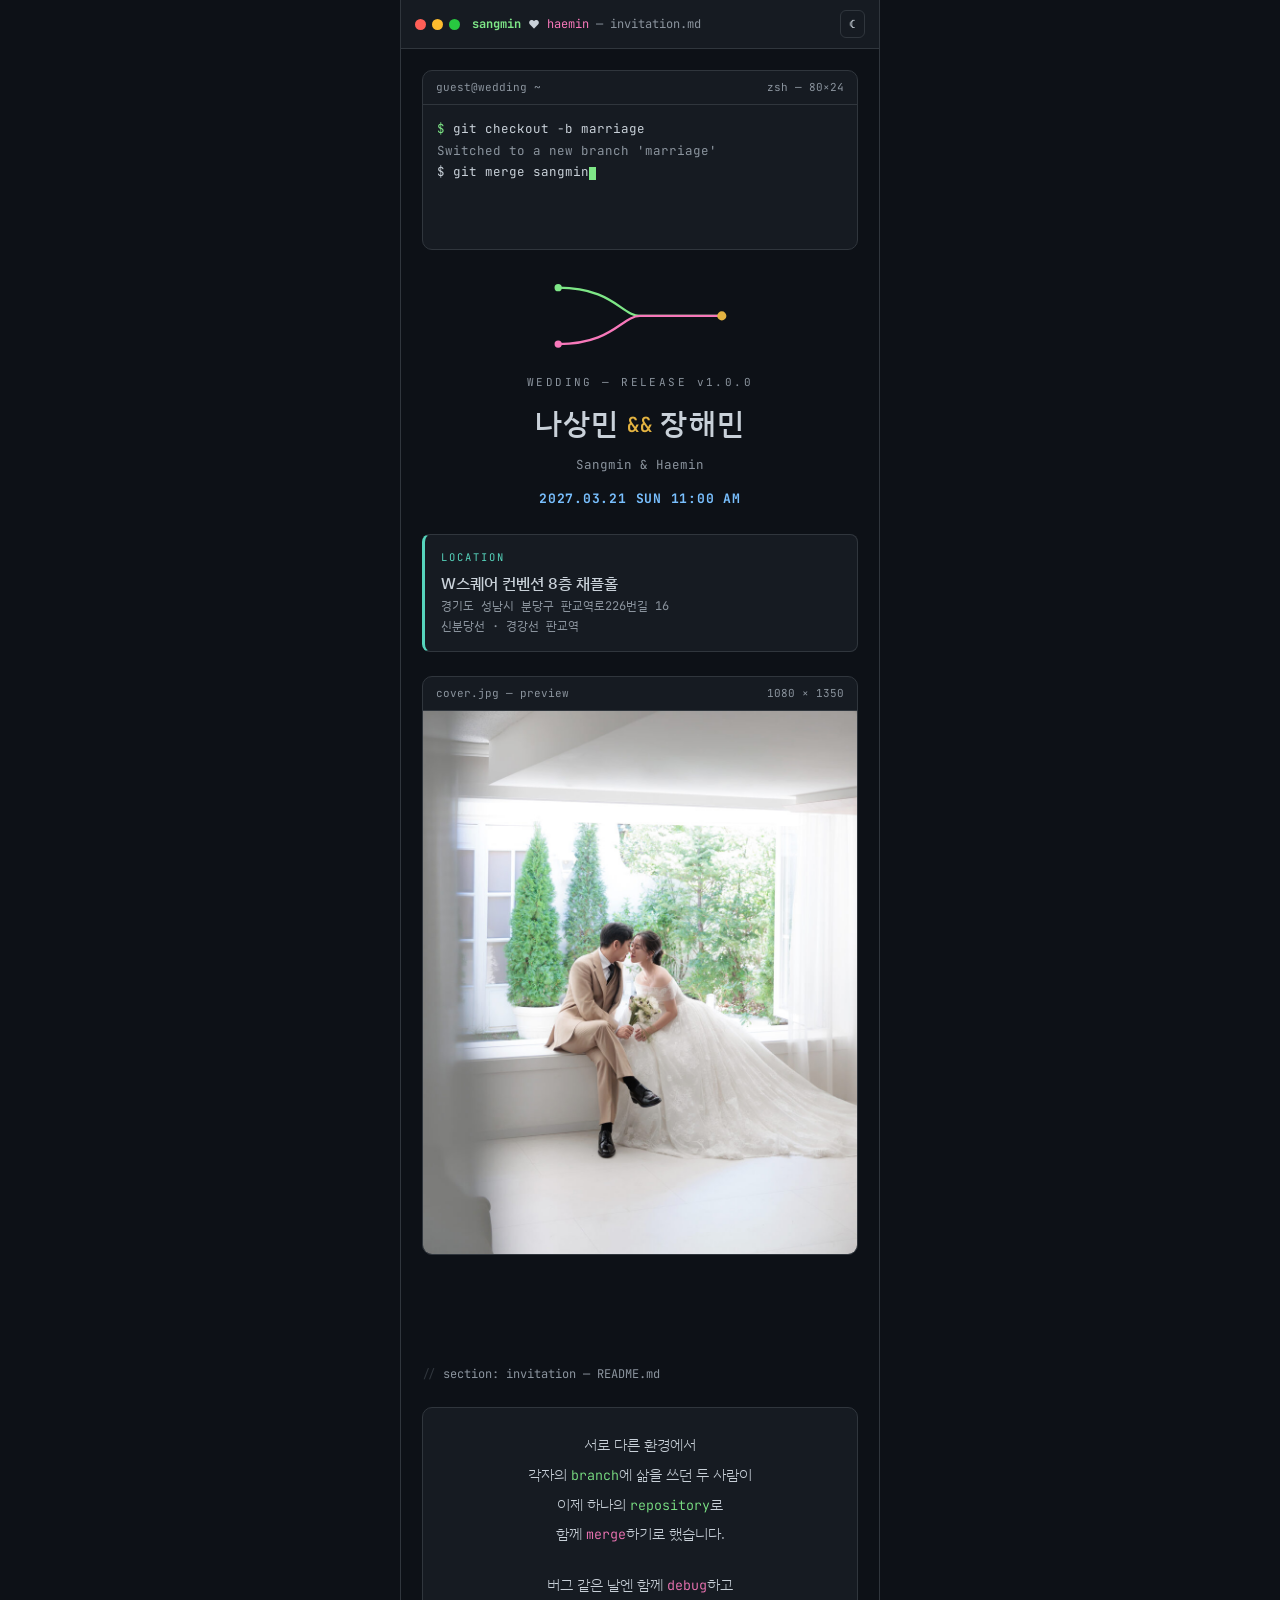
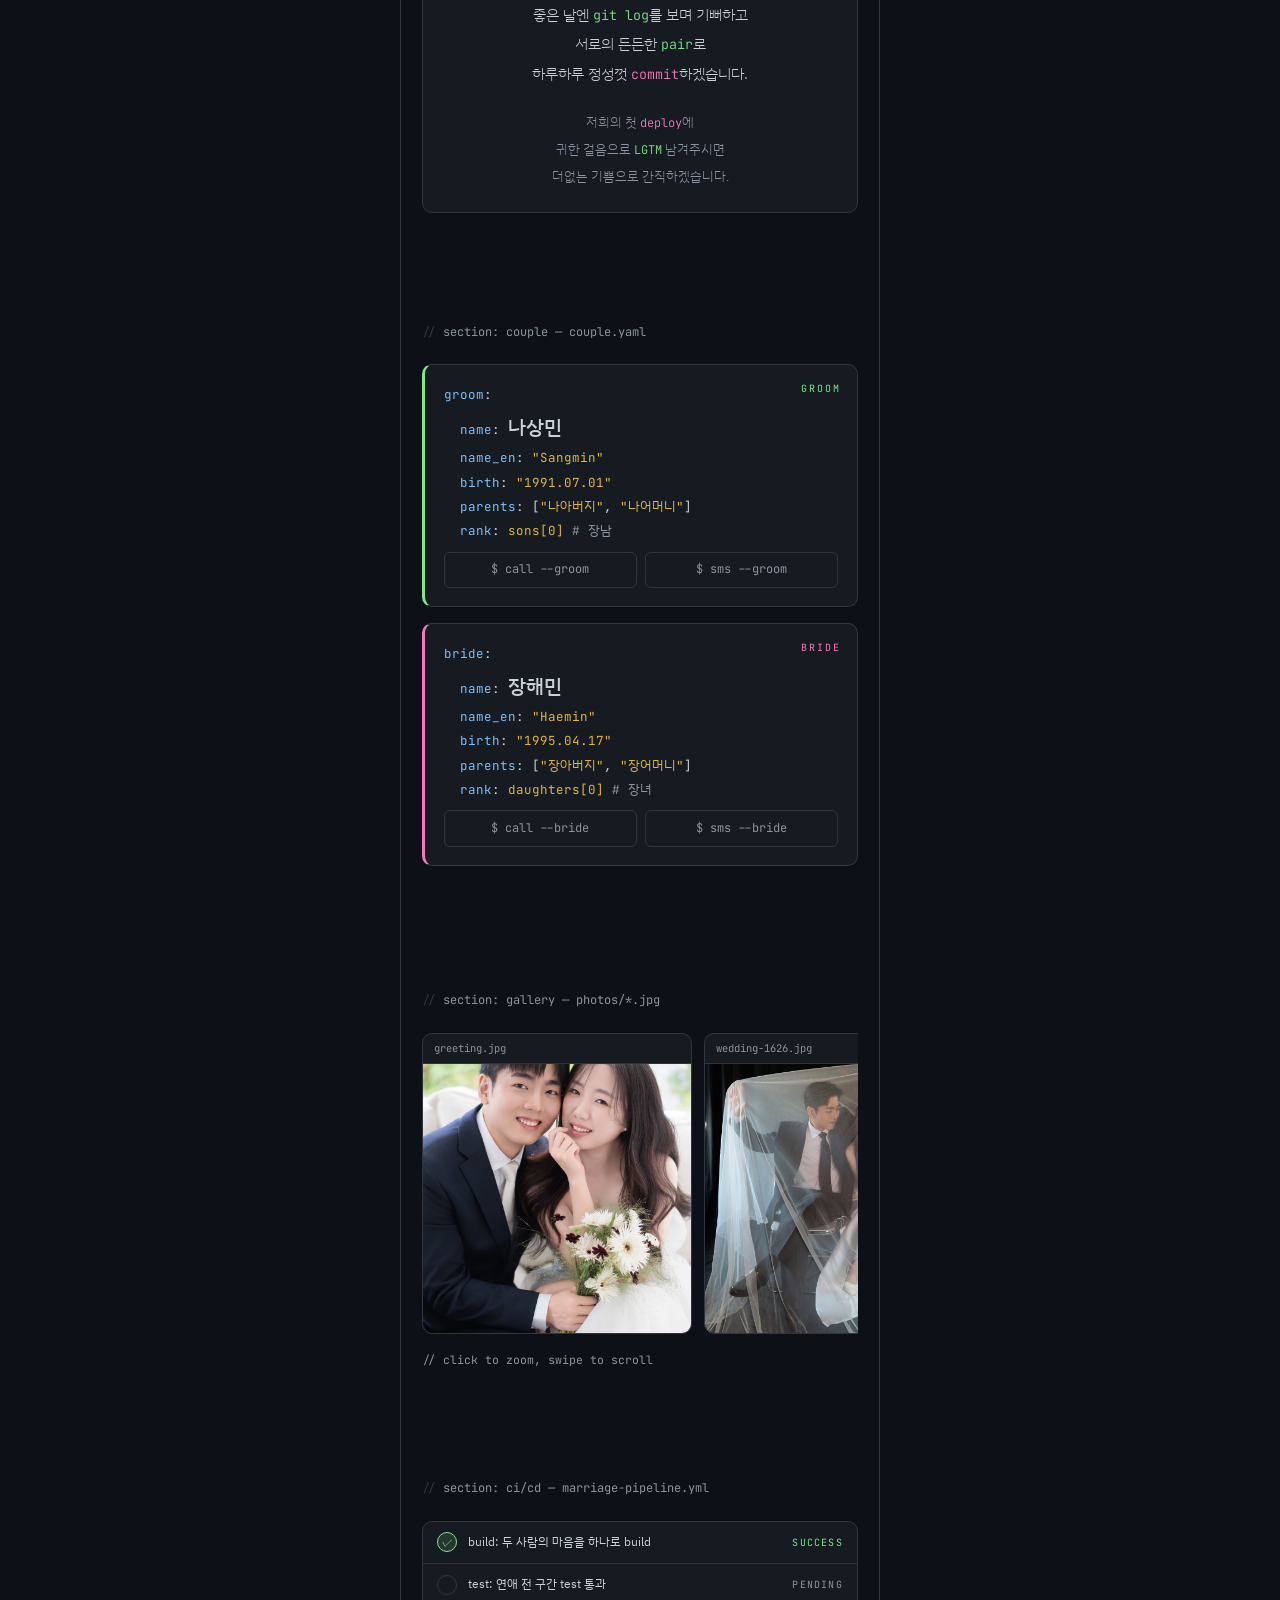
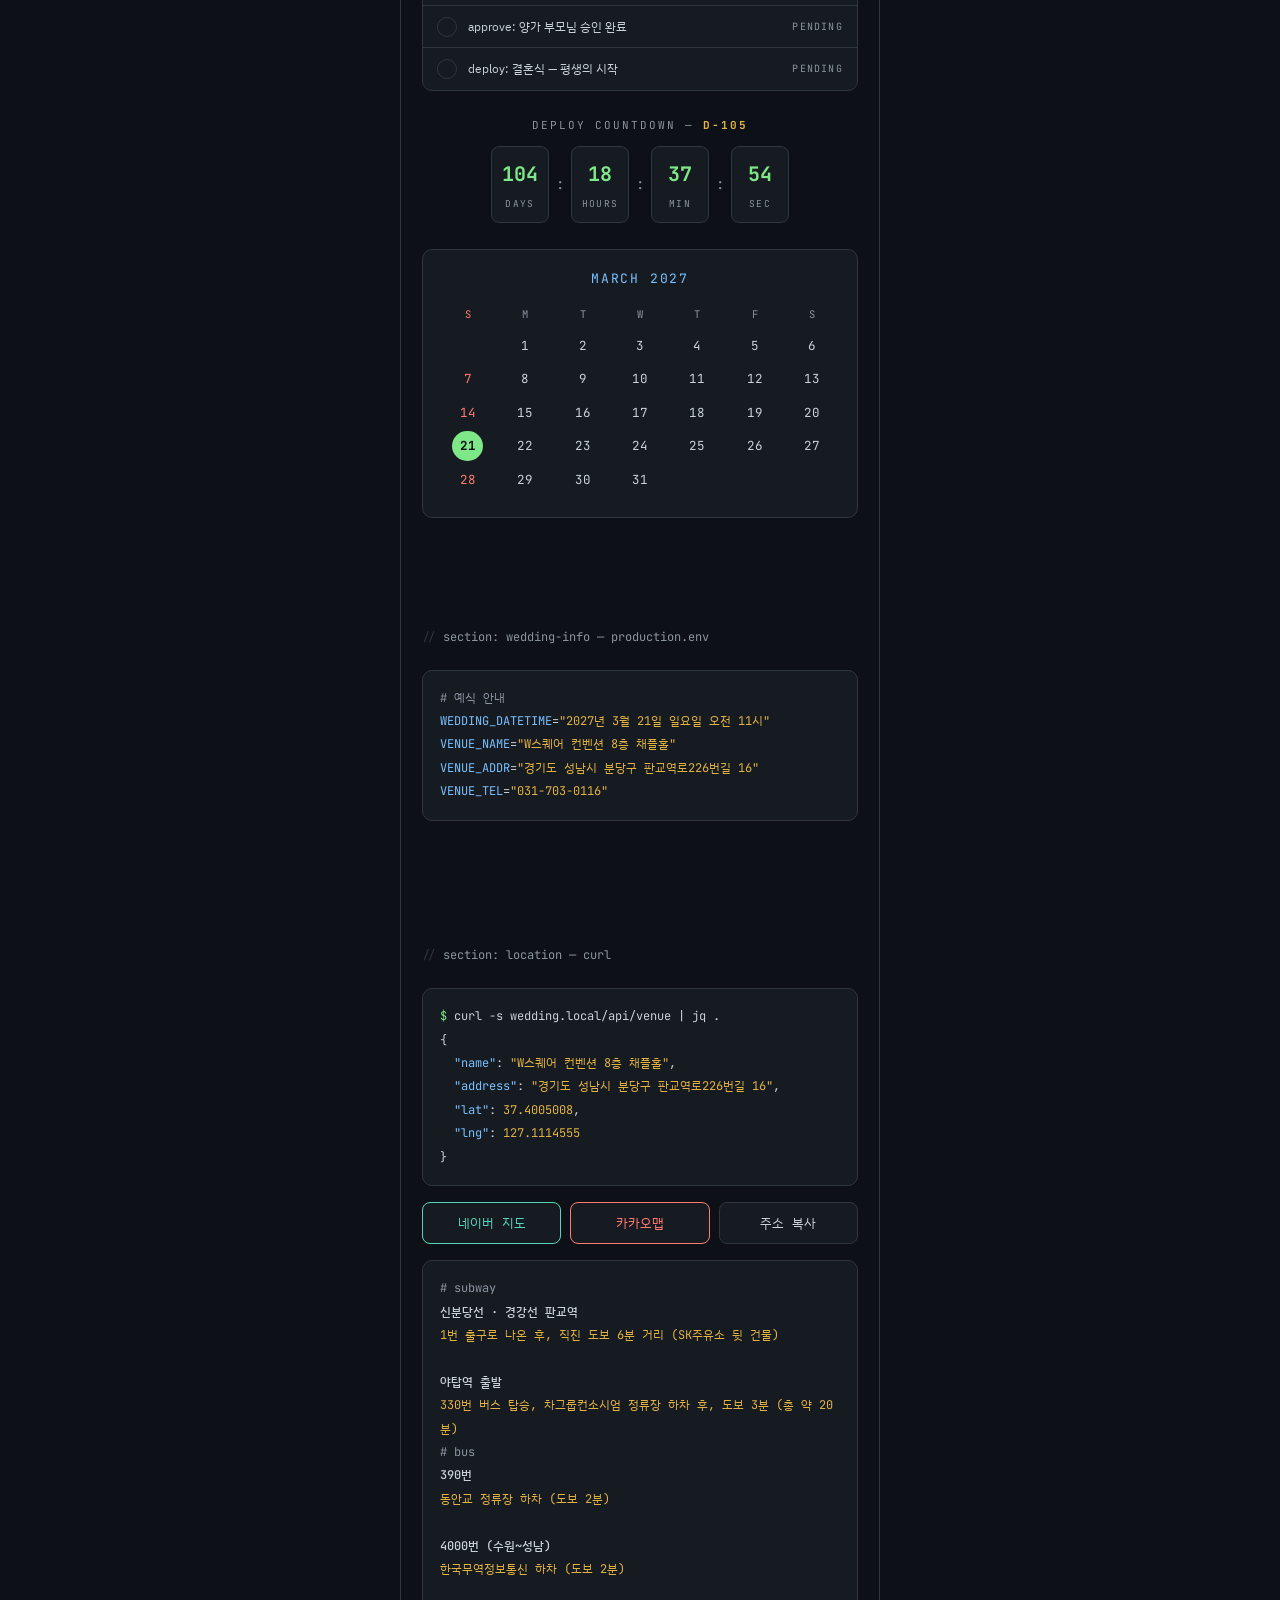
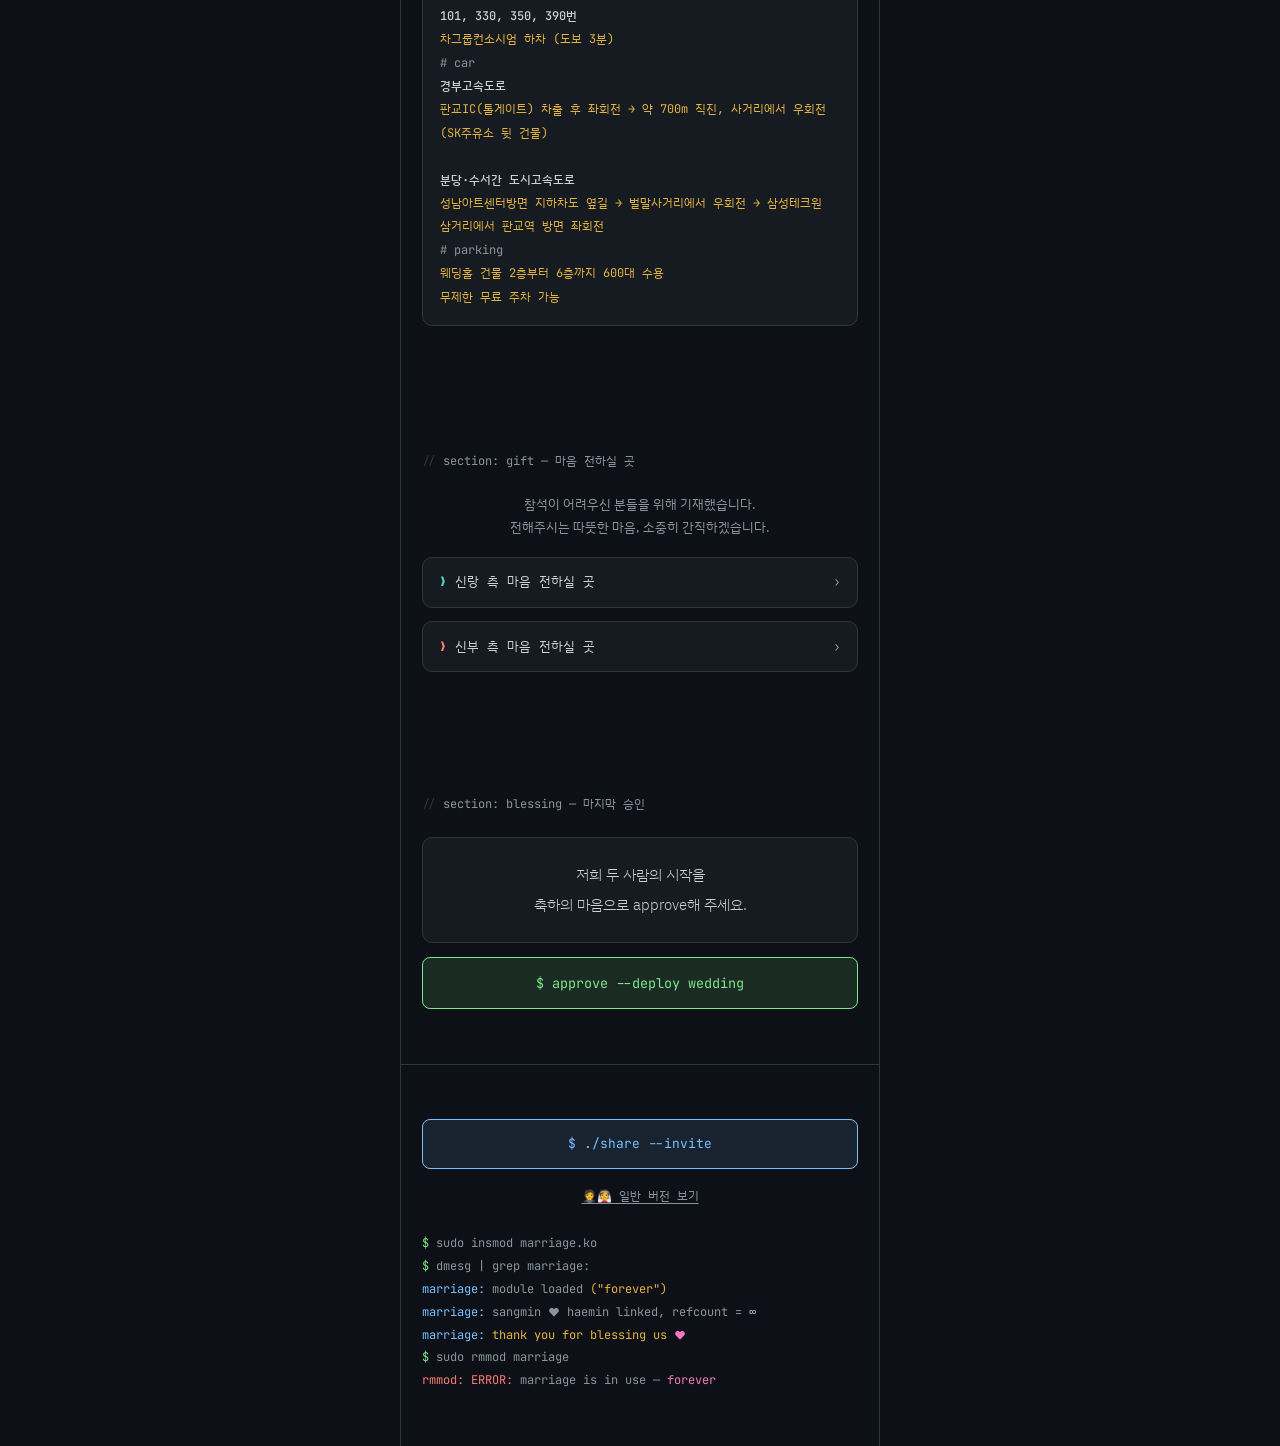
==== commit 1f8430ef: "Deploy reworked directions, remove notices and URL copy button" ====
--- a/dev.html
+++ b/dev.html
@@ -16,9 +16,9 @@
       href="https://fonts.googleapis.com/css2?family=JetBrains+Mono:ital,wght@0,400;0,500;0,700;1,400&family=IBM+Plex+Sans+KR:wght@300;400;500&display=swap"
       rel="stylesheet"
     />
-    <script type="module" crossorigin src="/assets/dev-B4KxHhkR.js"></script>
-    <link rel="modulepreload" crossorigin href="/assets/utils-DjiAZ9pC.js">
-    <link rel="stylesheet" crossorigin href="/assets/dev-DrXaVw1m.css">
+    <script type="module" crossorigin src="/assets/dev-FjNJCQUA.js"></script>
+    <link rel="modulepreload" crossorigin href="/assets/utils-D0PfWn63.js">
+    <link rel="stylesheet" crossorigin href="/assets/dev-BiyBnco5.css">
   </head>
   <body>
     <div id="dev-app"></div>
--- a/assets/dev-BiyBnco5.css
+++ b/assets/dev-BiyBnco5.css
@@ -0,0 +1 @@
+:root{--bg: #0d1117;--panel: #161b22;--panel-2: #1c2129;--line: #30363d;--text: #c9d1d9;--dim: #8b949e;--green: #7ee787;--mint: #56d4bc;--rose: #ff7b72;--pink: #f778ba;--blue: #79c0ff;--yellow: #e3b341;--purple: #d2a8ff;--max-width: 480px}body.light{--bg: #f6f8fa;--panel: #ffffff;--panel-2: #f0f3f6;--line: #d0d7de;--text: #1f2328;--dim: #656d76;--green: #1a7f37;--mint: #0f8573;--rose: #cf222e;--pink: #bf3989;--blue: #0969da;--yellow: #9a6700;--purple: #8250df}*{box-sizing:border-box}html{scroll-behavior:smooth;overscroll-behavior-y:none}body{min-width:320px;margin:0;background:var(--bg);color:var(--text);font-family:JetBrains Mono,IBM Plex Sans KR,monospace;font-size:14px;line-height:1.7;transition:background .25s ease,color .25s ease}body.is-locked{position:fixed;right:0;left:0;width:100%;overflow:hidden}img{display:block;max-width:100%}button{font:inherit;cursor:pointer}.phone{width:min(100%,var(--max-width));min-height:100vh;min-height:100svh;margin:0 auto;overflow:hidden;border-right:1px solid var(--line);border-left:1px solid var(--line);background:var(--bg)}section,footer{padding:3.4rem 1.3rem}.rv{opacity:0;transform:translateY(18px);transition:opacity .7s ease,transform .7s ease}.rv.on{opacity:1;transform:none}.rv.d1{transition-delay:.08s}.rv.d2{transition-delay:.16s}.rv.d3{transition-delay:.24s}@media(prefers-reduced-motion:reduce){.rv{opacity:1!important;transform:none!important;transition:none!important}}.editor-bar{position:sticky;z-index:20;top:0;display:flex;align-items:center;gap:.7rem;padding:.65rem .9rem;border-bottom:1px solid var(--line);background:var(--panel)}.dots{display:flex;gap:6px}.dots i{width:11px;height:11px;border-radius:50%}.dots i:nth-child(1){background:#ff5f57}.dots i:nth-child(2){background:#febc2e}.dots i:nth-child(3){background:#28c840}.editor-bar .tab{overflow:hidden;flex:1;font-size:12px;text-overflow:ellipsis;white-space:nowrap}.editor-bar .tab b{color:var(--green)}.editor-bar .tab em{color:var(--pink);font-style:normal}.editor-bar .tab .fname{color:var(--dim)}.theme-toggle{padding:.1rem .5rem;border:1px solid var(--line);border-radius:6px;background:transparent;color:var(--text);font-size:13px}.term{overflow:hidden;margin-bottom:1.6rem;border:1px solid var(--line);border-radius:10px;background:var(--panel)}.term-head{display:flex;justify-content:space-between;padding:.45rem .8rem;border-bottom:1px solid var(--line);color:var(--dim);font-size:11px}.term-body{min-height:11.5em;padding:.8rem .9rem;font-size:12.5px;line-height:1.75;text-align:left;white-space:pre-wrap;word-break:break-all}.term-body .p{color:var(--green)}.term-body .out{color:var(--dim)}.term-body .hi{color:var(--yellow)}.term-body .cursor{display:inline-block;width:7px;height:1.1em;background:var(--green);vertical-align:text-bottom;animation:blink 1s steps(1) infinite}@keyframes blink{50%{opacity:0}}.merge-fig{display:block;width:200px;margin:0 auto 1rem}.merge-fig path{fill:none;stroke-width:2.5}.merge-fig .br-g{stroke:var(--green)}.merge-fig .br-b{stroke:var(--pink)}.merge-fig .dot-g{fill:var(--green)}.merge-fig .dot-b{fill:var(--pink)}.merge-fig .dot-m{fill:var(--yellow)}#hero{padding-top:1.3rem;text-align:center}.hero-names .ver{margin-bottom:.4rem;color:var(--dim);font-size:11px;letter-spacing:.22em}.hero-names h1{margin:0;font-family:IBM Plex Sans KR,sans-serif;font-size:1.9rem;font-weight:500;letter-spacing:.04em}.hero-names .amp{margin:0 .45rem;color:var(--yellow);font-family:JetBrains Mono,monospace;font-size:1.3rem;vertical-align:2px}.hero-names .eng{margin-top:.25rem;color:var(--dim);font-size:12.5px}.hero-names .date-line{margin-top:.8rem;color:var(--blue);font-size:13px;letter-spacing:.06em}.venue-banner{margin:1.5rem 0;padding:.9rem 1rem;border:1px solid var(--line);border-left:3px solid var(--mint);border-radius:8px;background:var(--panel);text-align:left}.venue-banner .vb-label{color:var(--mint);font-size:10.5px;letter-spacing:.2em}.venue-banner .vb-name{margin-top:.15rem;font-family:IBM Plex Sans KR,sans-serif;font-size:15.5px;font-weight:500}.venue-banner .vb-name small{color:var(--dim);font-weight:400}.venue-banner .vb-addr,.venue-banner .vb-sub{color:var(--dim);font-size:12px}.photo-frame{overflow:hidden;border:1px solid var(--line);border-radius:10px;background:var(--panel)}.ph-head{display:flex;justify-content:space-between;padding:.45rem .8rem;border-bottom:1px solid var(--line);color:var(--dim);font-size:11px}.photo-frame img{width:100%;aspect-ratio:4 / 5;object-fit:cover}.sec-label{margin-bottom:1.4rem;color:var(--dim);font-size:12px}.sec-label:before{content:"// ";color:var(--line)}.readme{padding:1.4rem 1.2rem;border:1px solid var(--line);border-radius:10px;background:var(--panel);font-family:IBM Plex Sans KR,sans-serif;font-size:14.5px;font-weight:300;line-height:2.05;text-align:center}.readme p{margin:0 0 1.3rem}.readme p:last-child{margin-bottom:0}.readme .small{color:var(--dim);font-size:13px}.hl-g{color:var(--green);font-family:JetBrains Mono,monospace;font-size:.92em}.hl-b{color:var(--pink);font-family:JetBrains Mono,monospace;font-size:.92em}.yaml-card{position:relative;margin-bottom:1rem;padding:1.1rem 1.2rem;border:1px solid var(--line);border-radius:10px;background:var(--panel);font-size:12.5px;line-height:1.95}.yaml-card .who{position:absolute;top:.85rem;right:1rem;font-size:10px;letter-spacing:.2em}.yaml-card.groom{border-left:3px solid var(--green)}.yaml-card.groom .who{color:var(--green)}.yaml-card.bride{border-left:3px solid var(--pink)}.yaml-card.bride .who{color:var(--pink)}.yaml-card .key{color:var(--blue)}.yaml-card .str{color:var(--yellow)}.yaml-card .cmt{color:var(--dim)}.yaml-card .big-name{font-family:IBM Plex Sans KR,sans-serif;font-size:1.25rem;font-weight:500}.contact-row{display:flex;gap:.5rem;margin-top:.5rem}.contact-row a{flex:1;padding:.35rem 0;border:1px solid var(--line);border-radius:6px;color:var(--dim);font-size:12px;text-align:center;text-decoration:none}.gallery{display:flex;overflow-x:auto;gap:.7rem;padding-bottom:.6rem;scroll-snap-type:x mandatory}.gallery button{overflow:hidden;flex:0 0 62%;padding:0;border:1px solid var(--line);border-radius:10px;background:var(--panel);scroll-snap-align:start}.gallery .g-head{display:block;overflow:hidden;padding:.35rem .7rem;border-bottom:1px solid var(--line);color:var(--dim);font-size:10.5px;text-align:left;text-overflow:ellipsis;white-space:nowrap}.gallery img{width:100%;aspect-ratio:1;object-fit:cover}.gallery-hint{margin-top:.4rem;color:var(--dim);font-size:11.5px}.pipeline{overflow:hidden;border:1px solid var(--line);border-radius:10px;background:var(--panel)}.pl-step{display:flex;align-items:center;gap:.7rem;padding:.65rem .9rem;border-bottom:1px solid var(--line);font-size:12px}.pl-step:last-child{border-bottom:0}.pl-step .ic{display:grid;width:1.25rem;height:1.25rem;flex:none;place-items:center;border:1px solid var(--line);border-radius:50%;color:transparent;font-size:11px}.pl-step .nm{overflow:hidden;flex:1;font-family:IBM Plex Sans KR,sans-serif;text-overflow:ellipsis;white-space:nowrap}.pl-step .st{color:var(--dim);font-size:10px;letter-spacing:.12em}.pl-step.ok .ic{border-color:var(--green);background:color-mix(in srgb,var(--green) 14%,transparent);color:var(--green)}.pl-step.ok .st{color:var(--green)}.pl-step.run .ic{border-color:var(--yellow);color:var(--yellow);animation:spin 1.2s linear infinite}.pl-step.run .st{color:var(--yellow)}@keyframes spin{to{transform:rotate(360deg)}}.dday-wrap{margin:1.6rem 0;text-align:center}.dday-label{margin-bottom:.7rem;color:var(--dim);font-size:11px;letter-spacing:.18em}.dday-label b{color:var(--yellow)}.dday{display:flex;justify-content:center;gap:.45rem}.dd-cell{min-width:3.6rem;padding:.6rem .3rem .5rem;border:1px solid var(--line);border-radius:8px;background:var(--panel)}.dd-cell b{display:block;color:var(--green);font-size:1.25rem}.dd-cell span{color:var(--dim);font-size:9.5px;letter-spacing:.14em}.dd-sep{align-self:center;color:var(--dim)}.cal{padding:1.1rem 1rem 1.3rem;border:1px solid var(--line);border-radius:10px;background:var(--panel)}.cal-title{margin-bottom:.7rem;color:var(--blue);font-size:13px;letter-spacing:.14em;text-align:center}.cal table{width:100%;border-collapse:collapse;table-layout:fixed;font-size:12.5px;text-align:center}.cal th{padding:.3rem 0;color:var(--dim);font-size:10.5px;font-weight:400}.cal td{height:2.1rem;color:var(--text)}.cal td.empty{color:transparent}.cal th:first-child,.cal td.sun{color:var(--rose)}.cal td.wd i{display:inline-grid;width:1.9rem;height:1.9rem;place-items:center;border-radius:50%;background:var(--green);color:var(--bg);font-style:normal;font-weight:700}.envblock{overflow-x:auto;margin-bottom:1rem;padding:1rem 1.1rem;border:1px solid var(--line);border-radius:10px;background:var(--panel);font-size:12px;line-height:1.95;white-space:nowrap}.envblock .c{color:var(--dim)}.envblock .k{color:var(--blue)}.envblock .v{color:var(--yellow);white-space:normal;word-break:break-all}.envblock .p{color:var(--green)}.envblock .wrap{white-space:normal}.envblock .v b{color:var(--text);font-weight:500}.btn-row{display:flex;gap:.55rem;margin-bottom:1rem}.btn{flex:1;padding:.6rem 0;border:1px solid var(--line);border-radius:8px;background:var(--panel);color:var(--text);font-size:12.5px;text-align:center;text-decoration:none}.btn.mint{border-color:var(--mint);color:var(--mint)}.btn.rose{border-color:var(--rose);color:var(--rose)}.gift-note{margin:0 0 1.2rem;color:var(--dim);font-family:IBM Plex Sans KR,sans-serif;font-size:13px;text-align:center}details.gift{margin-bottom:.8rem;border:1px solid var(--line);border-radius:10px;background:var(--panel)}details.gift summary{padding:.85rem 1rem;cursor:pointer;font-size:13px;list-style:none}details.gift summary::-webkit-details-marker{display:none}details.gift .arrow{float:right;color:var(--dim);transition:transform .2s ease}details.gift[open] .arrow{transform:rotate(90deg)}.acc-row{display:flex;align-items:center;gap:.6rem;padding:.7rem 1rem;border-top:1px solid var(--line);font-size:12px}.acc-row .who-name{flex:none;color:var(--dim);font-family:IBM Plex Sans KR,sans-serif}.acc-row .num{overflow:hidden;flex:1;color:var(--yellow);text-overflow:ellipsis;white-space:nowrap}.acc-row .copy{flex:none;padding:.2rem .6rem;border:1px solid var(--line);border-radius:6px;background:transparent;color:var(--mint);font-size:11px}.deploy-btn{display:block;width:100%;padding:.85rem 0;border:1px solid var(--green);border-radius:8px;background:color-mix(in srgb,var(--green) 12%,transparent);color:var(--green);font-size:13.5px}.deploy-btn:disabled{opacity:.55;cursor:default}.deploy-log{margin-top:1rem;padding:.9rem 1rem;border:1px solid var(--line);border-radius:10px;background:var(--panel);color:var(--dim);font-size:11.5px;line-height:1.9}.deploy-log:empty{display:none}.deploy-log .ok{color:var(--green)}footer{border-top:1px solid var(--line);font-size:12px}.share-btn{display:block;width:100%;margin-bottom:1.1rem;padding:.8rem 0;border:1px solid var(--blue);border-radius:8px;background:color-mix(in srgb,var(--blue) 10%,transparent);color:var(--blue);font-size:13px}.version-links{display:flex;justify-content:center;gap:1.2rem;margin-bottom:1.6rem}.version-link{color:var(--dim);font-size:12px;text-decoration:underline;text-underline-offset:3px}.ft-line{color:var(--dim);line-height:1.9}.ft-line .p{color:var(--green)}.ft-line .sys{color:var(--blue)}.ft-line .str{color:var(--yellow)}.ft-line .num{color:var(--purple)}.ft-line .err{color:var(--rose)}.ft-line .heart{color:var(--pink)}.lightbox{position:fixed;z-index:60;inset:0;display:grid;place-items:center;padding:3.4rem .8rem;background:#04060af0;visibility:hidden;opacity:0;pointer-events:none;touch-action:none;transition:opacity .2s ease,visibility 0s linear .2s}.lightbox.is-open{visibility:visible;opacity:1;pointer-events:auto;transition:opacity .2s ease,visibility 0s}.lightbox img{max-width:100%;max-height:calc(100svh - 8rem);border-radius:6px}.lb-cap{position:absolute;bottom:1.1rem;left:0;right:0;color:#8b949e;font-size:11.5px;text-align:center}.lb-close,.lb-prev,.lb-next{position:absolute;display:grid;width:2.5rem;height:2.5rem;place-items:center;border:1px solid #30363d;border-radius:50%;background:#161b22d9;color:#c9d1d9}.lb-close{top:1rem;right:1rem}.lb-prev{top:50%;left:.6rem;transform:translateY(-50%)}.lb-next{top:50%;right:.6rem;transform:translateY(-50%)}#toast-root{position:fixed;z-index:90;right:1rem;bottom:1.2rem;left:1rem;pointer-events:none}.toast{width:fit-content;max-width:100%;margin:0 auto;padding:.65rem 1rem;border:1px solid var(--line);border-radius:8px;background:var(--panel);color:var(--text);font-size:12.5px}
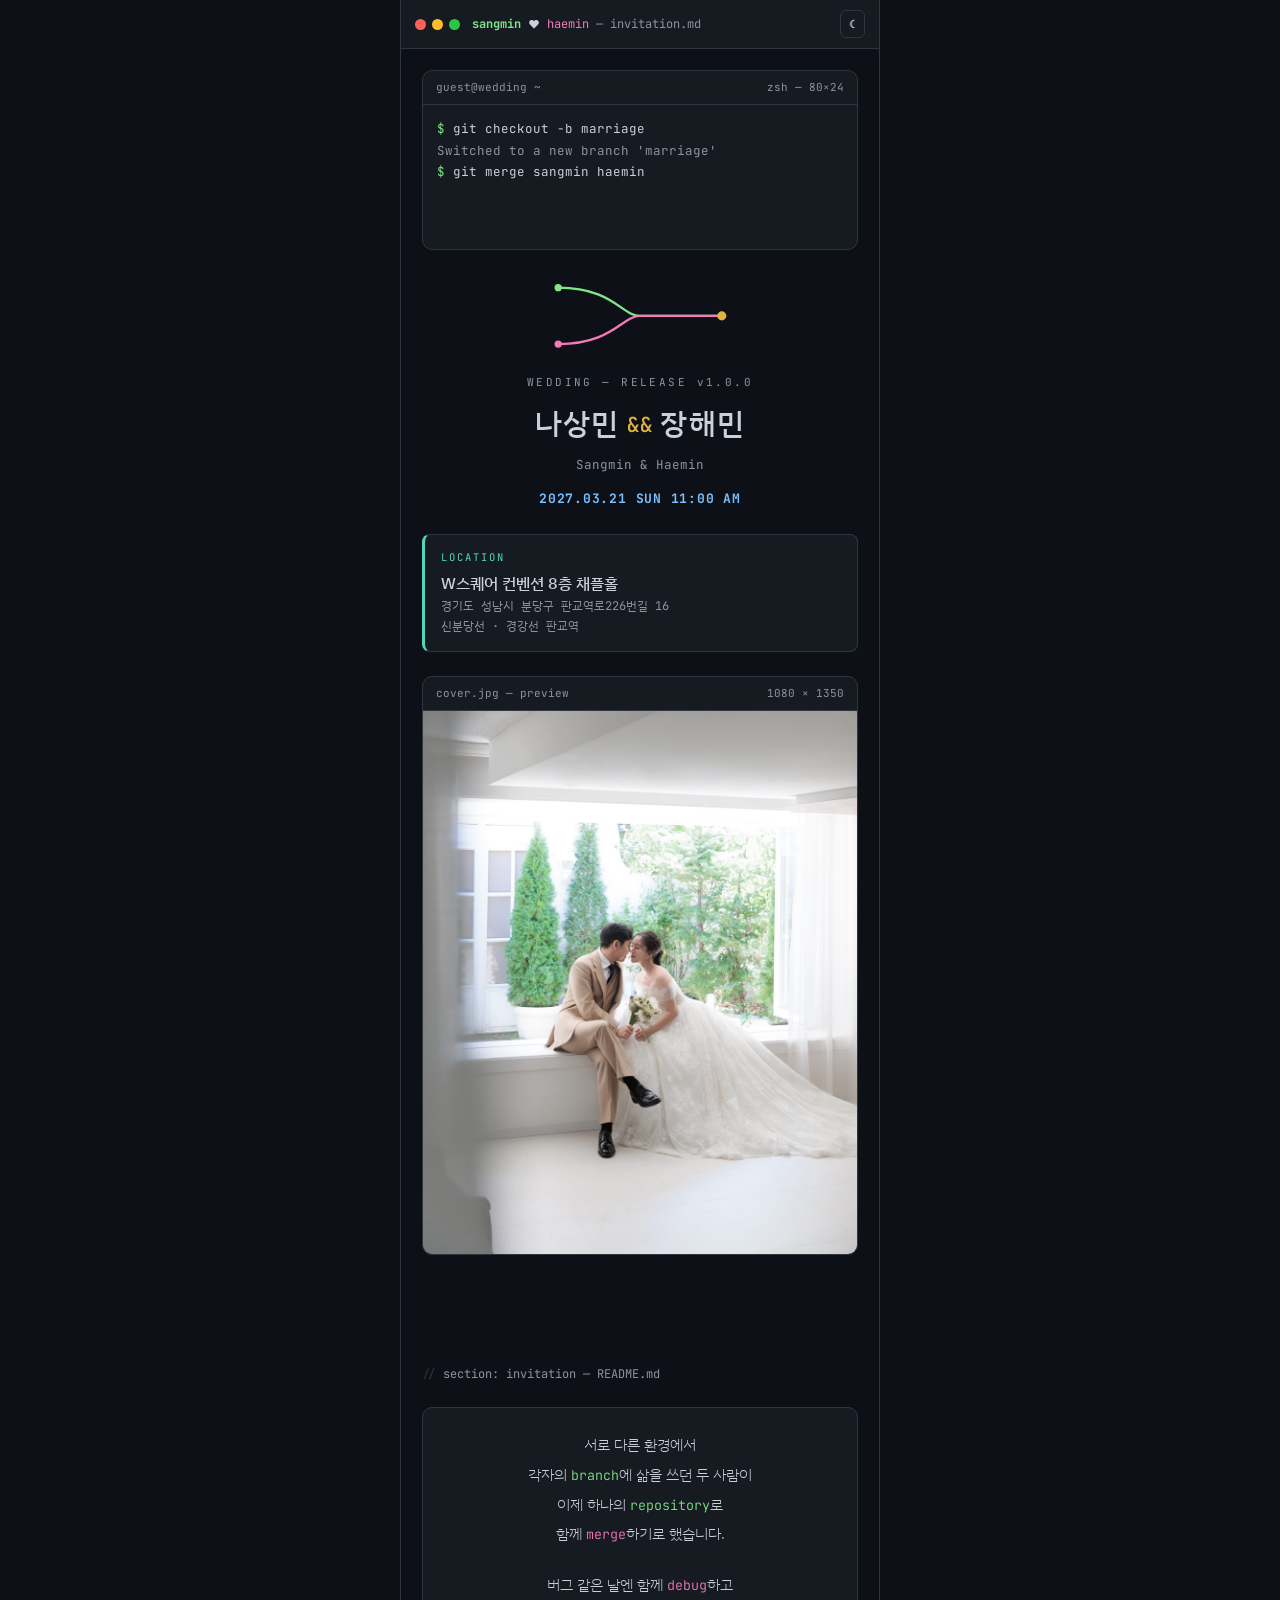
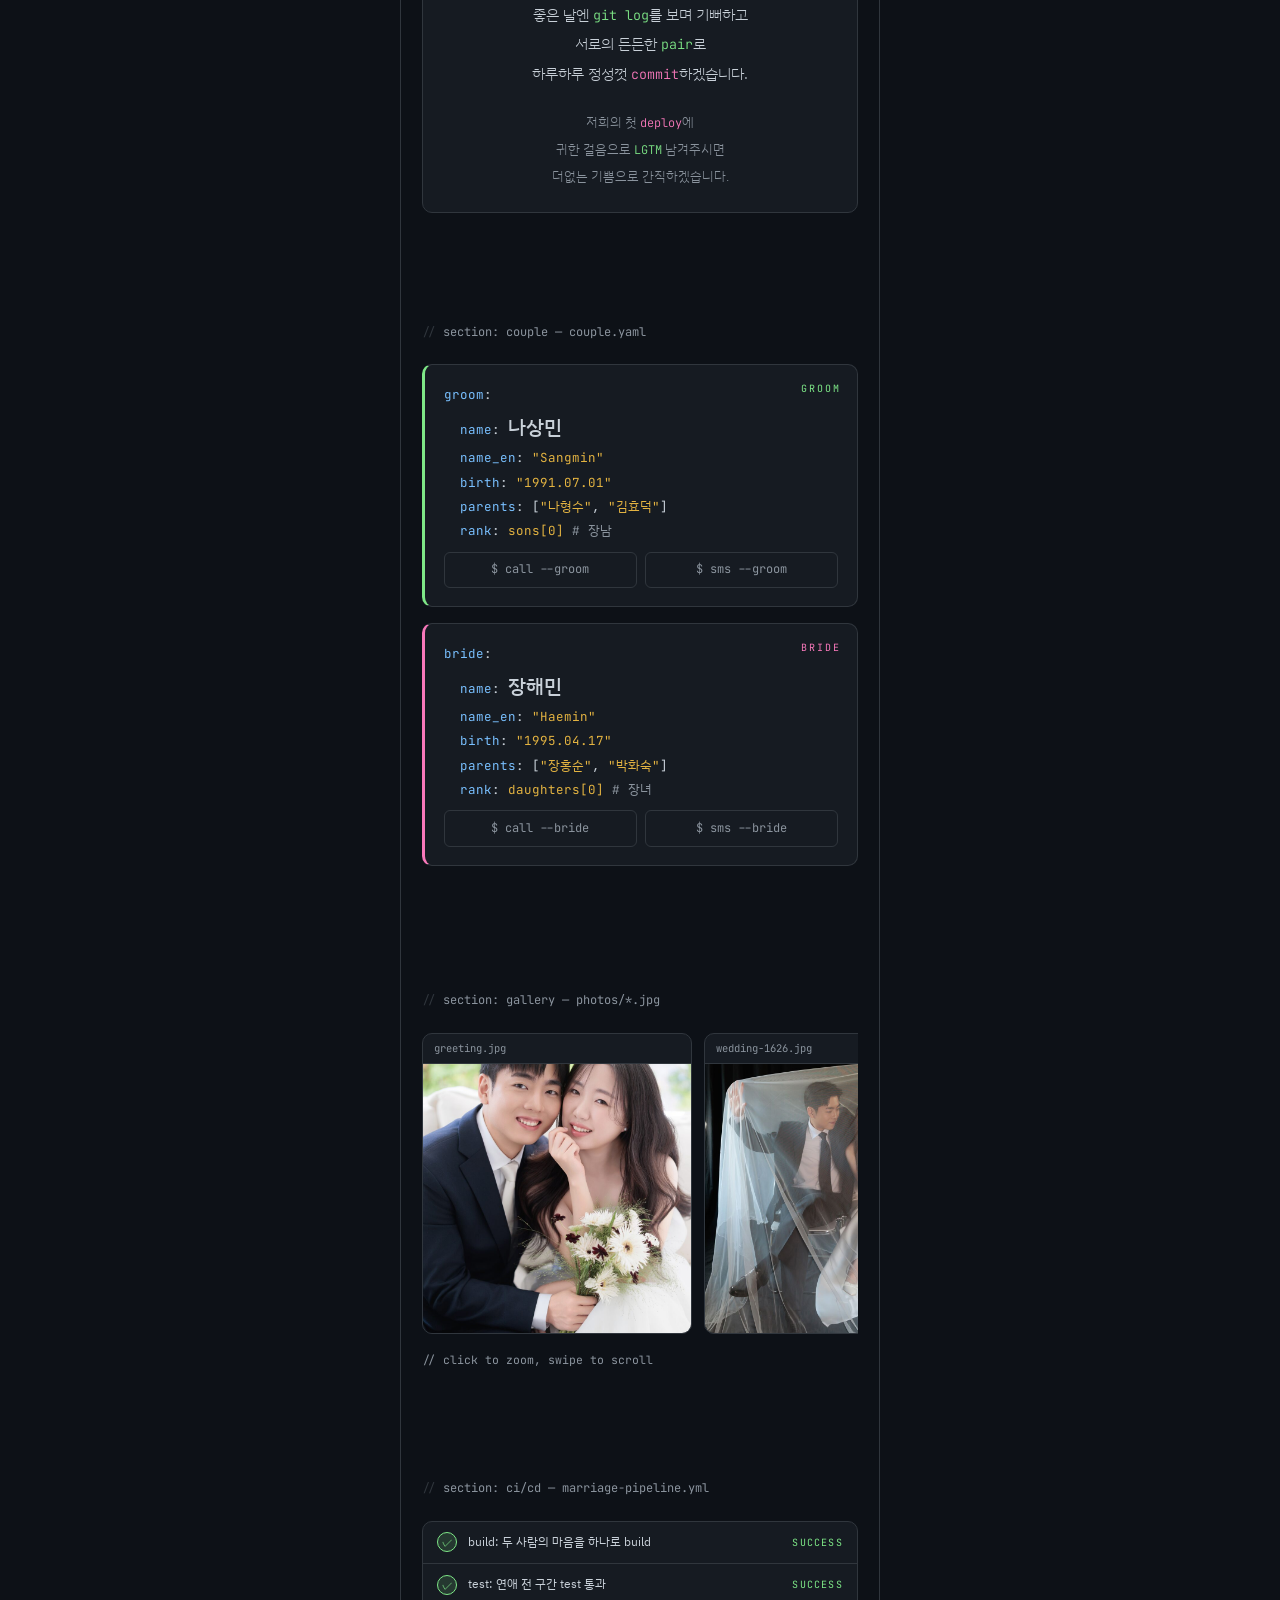
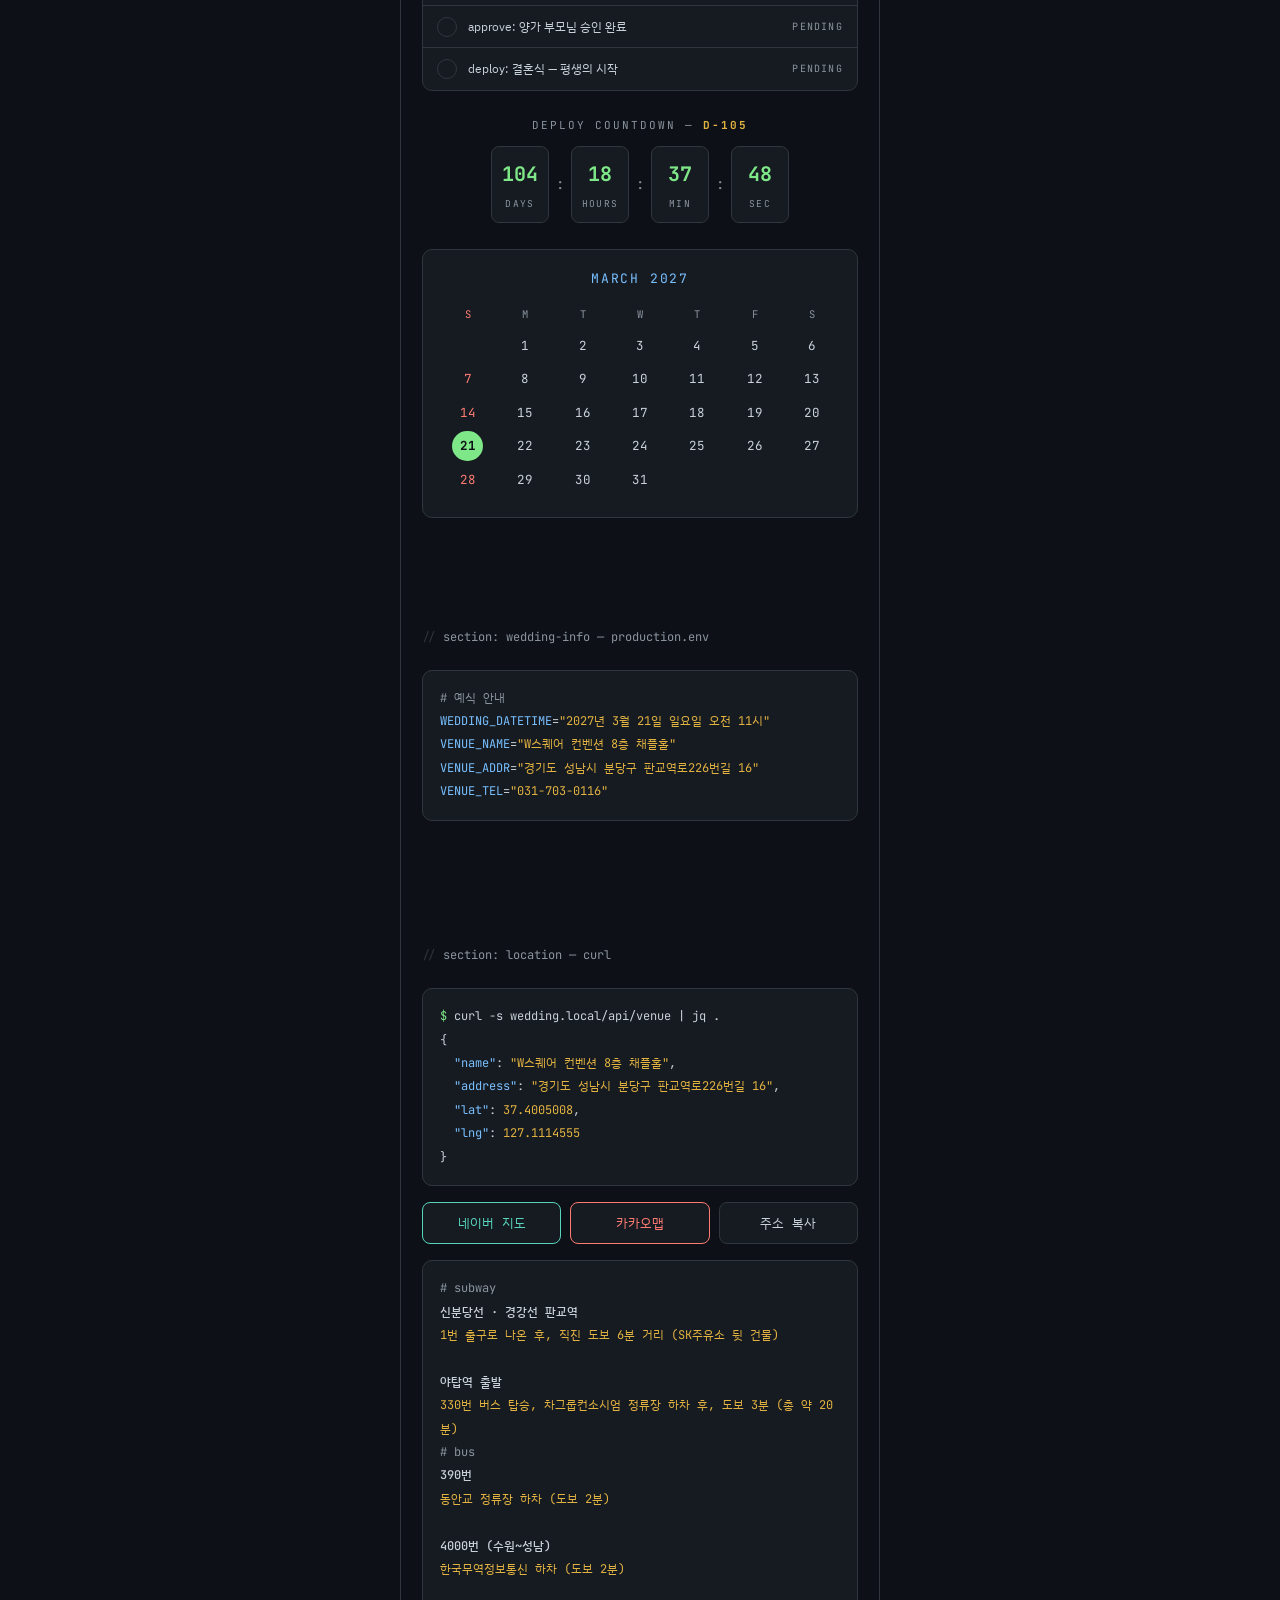
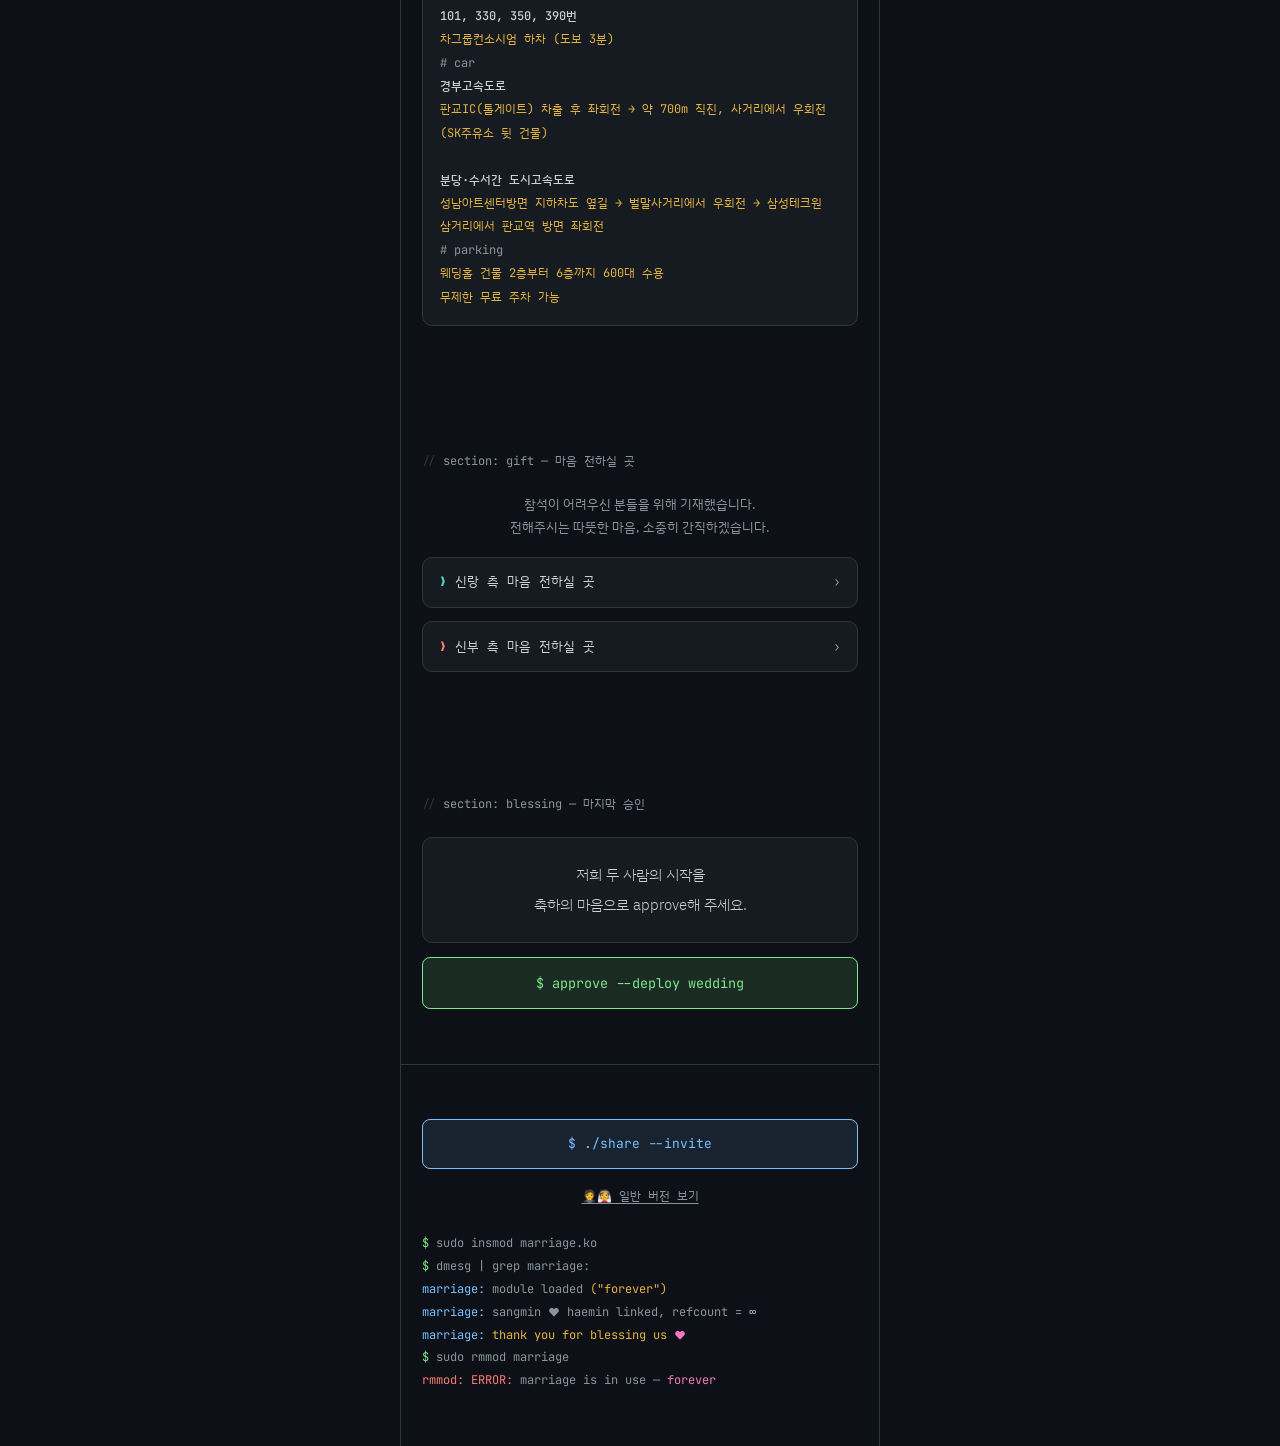
==== commit e0c7f3ce: "Deploy bride's parents info and remove unused section code Co-Authored-By: Claude Opus 5.5 <noreply@" ====
--- a/dev.html
+++ b/dev.html
@@ -16,8 +16,8 @@
       href="https://fonts.googleapis.com/css2?family=JetBrains+Mono:ital,wght@0,400;0,500;0,700;1,400&family=IBM+Plex+Sans+KR:wght@300;400;500&display=swap"
       rel="stylesheet"
     />
-    <script type="module" crossorigin src="/assets/dev-FjNJCQUA.js"></script>
-    <link rel="modulepreload" crossorigin href="/assets/utils-D0PfWn63.js">
+    <script type="module" crossorigin src="/assets/dev-aM3CTVAb.js"></script>
+    <link rel="modulepreload" crossorigin href="/assets/utils-FC9llbqw.js">
     <link rel="stylesheet" crossorigin href="/assets/dev-BiyBnco5.css">
   </head>
   <body>
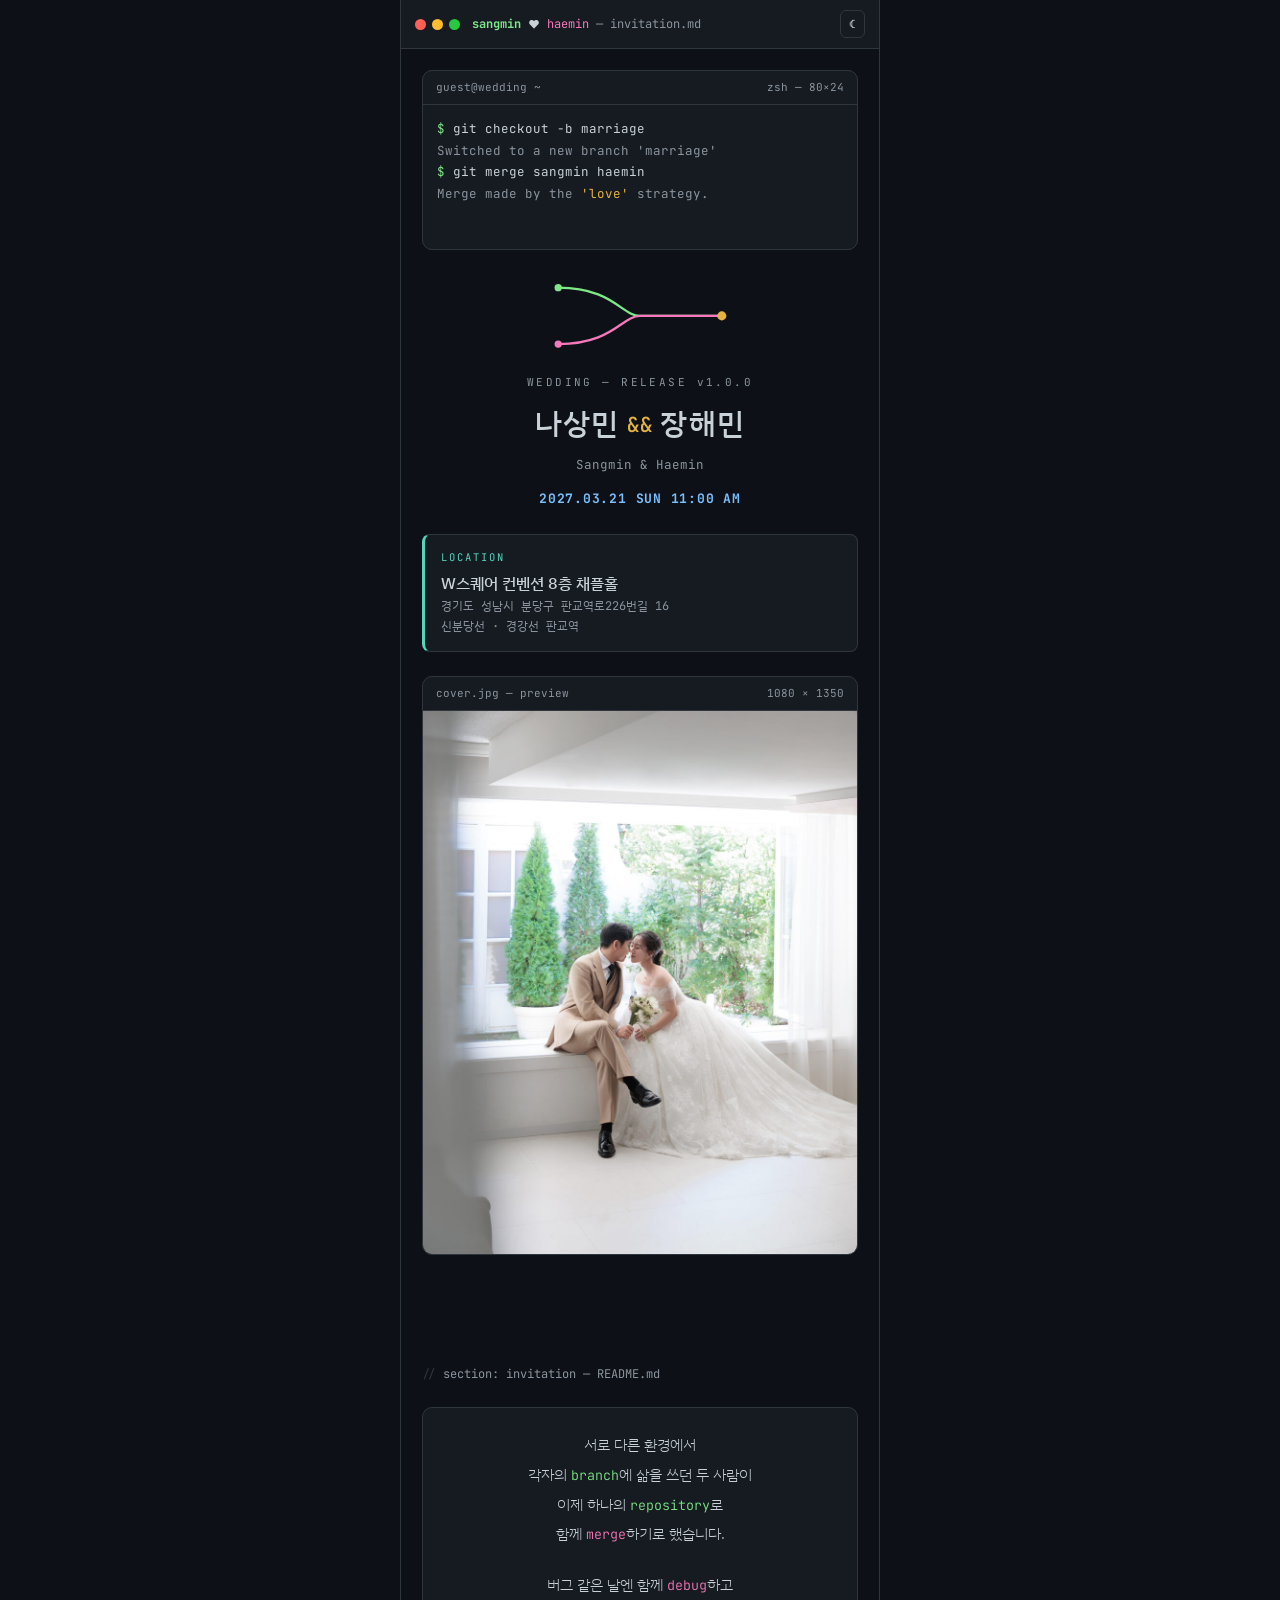
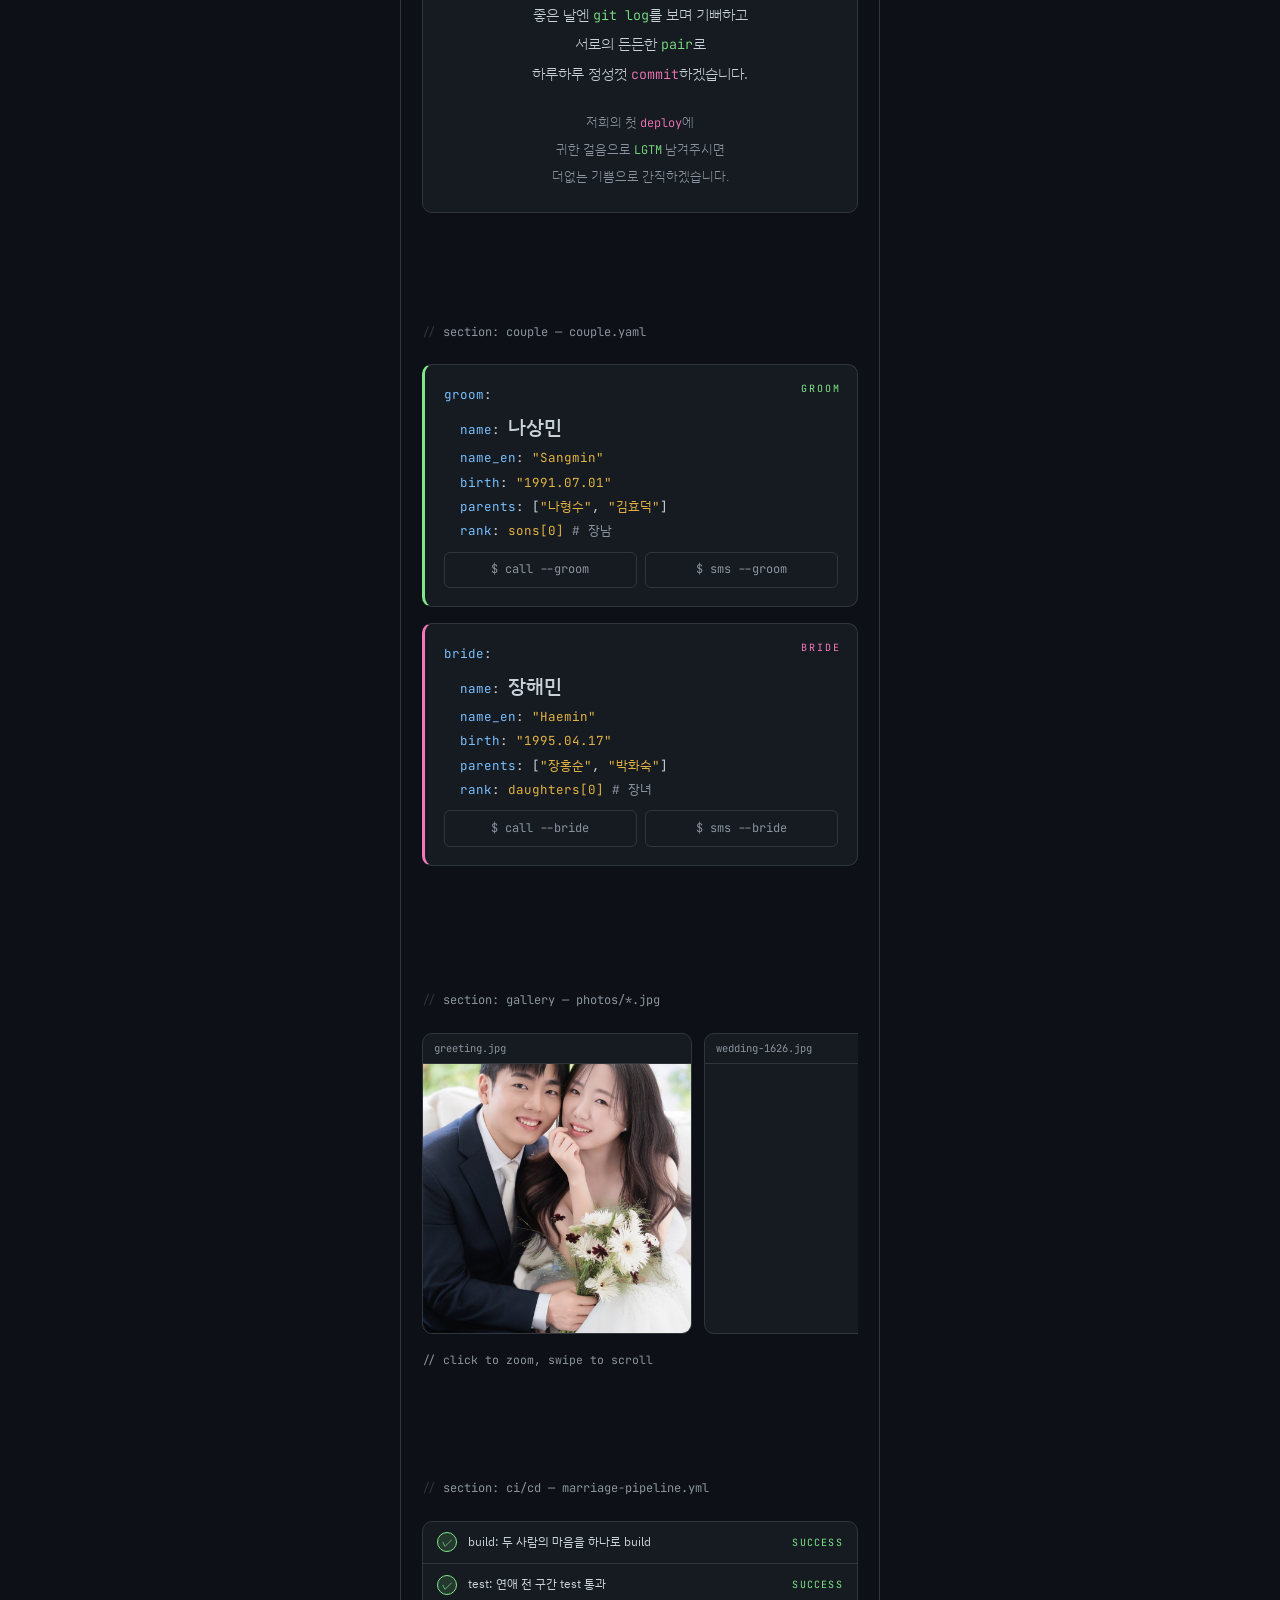
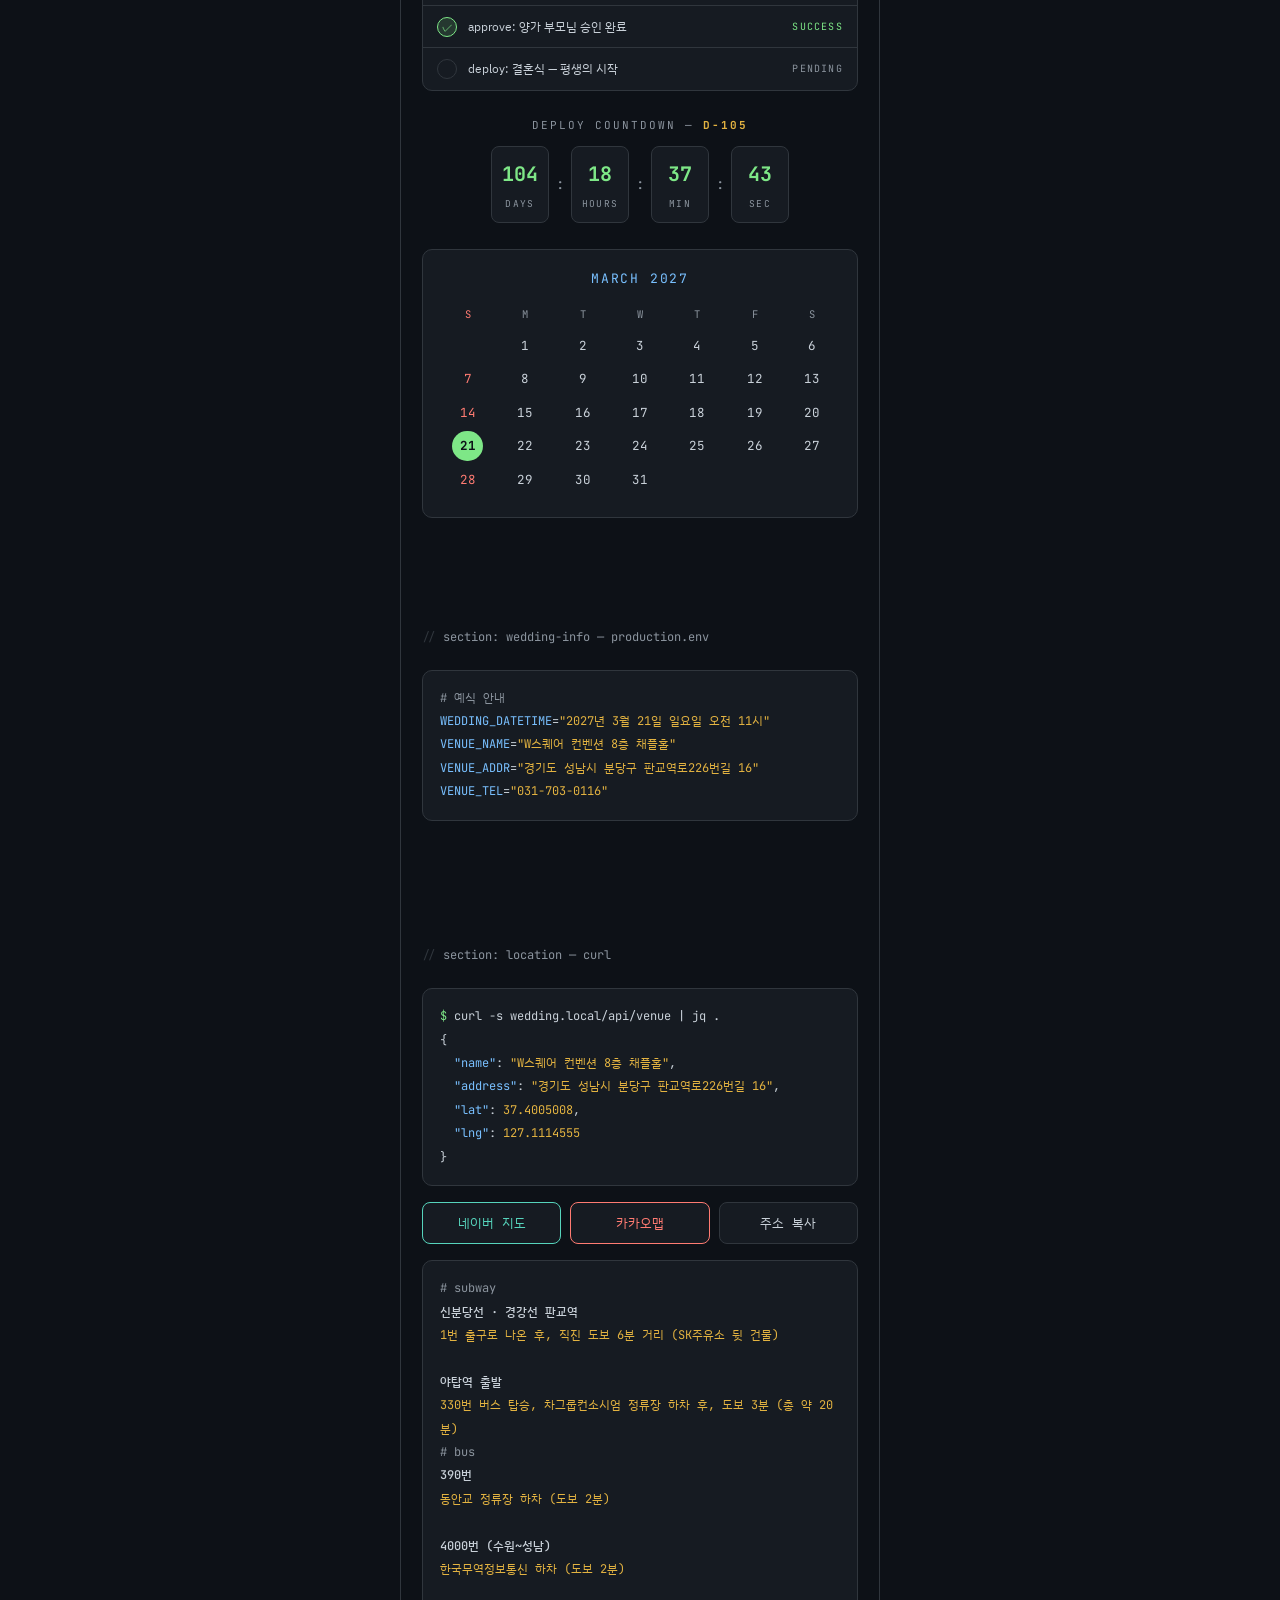
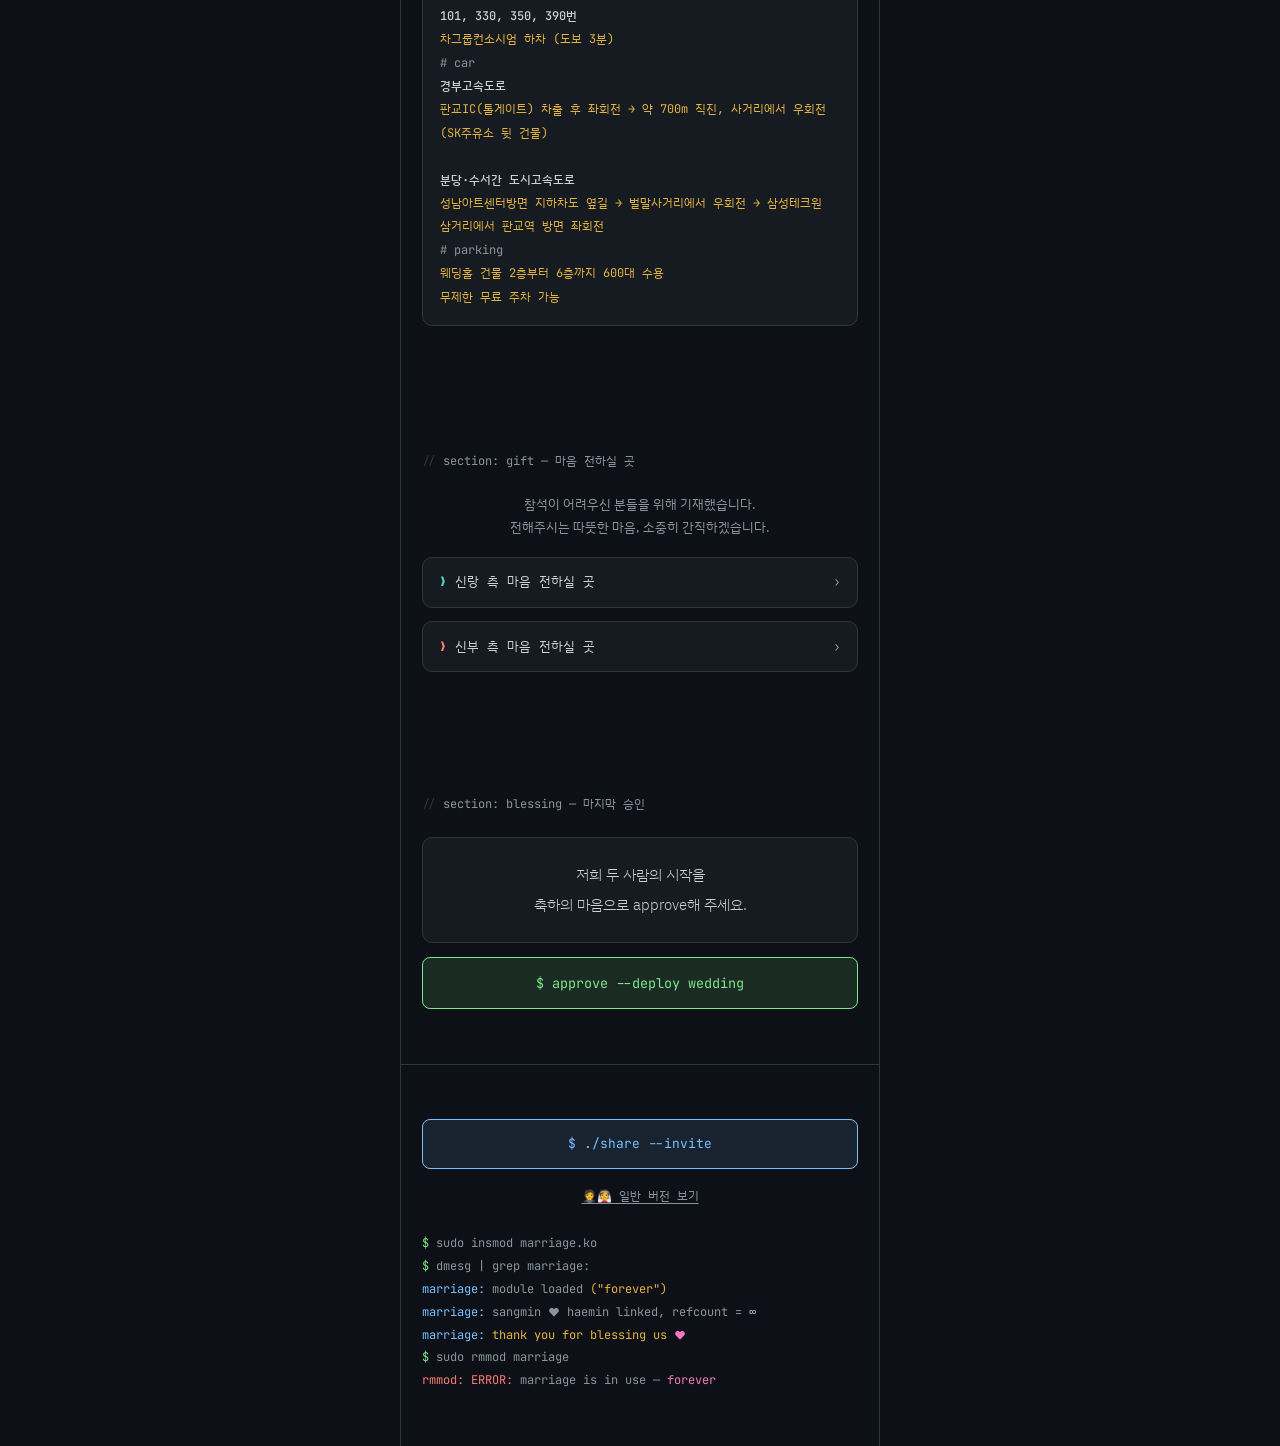
==== commit ec613bb8: "Deploy real phone numbers for groom and bride Co-Authored-By: Claude Opus 5.5 <noreply@anthropic.com" ====
--- a/dev.html
+++ b/dev.html
@@ -16,8 +16,8 @@
       href="https://fonts.googleapis.com/css2?family=JetBrains+Mono:ital,wght@0,400;0,500;0,700;1,400&family=IBM+Plex+Sans+KR:wght@300;400;500&display=swap"
       rel="stylesheet"
     />
-    <script type="module" crossorigin src="/assets/dev-aM3CTVAb.js"></script>
-    <link rel="modulepreload" crossorigin href="/assets/utils-FC9llbqw.js">
+    <script type="module" crossorigin src="/assets/dev-Cz34_VbB.js"></script>
+    <link rel="modulepreload" crossorigin href="/assets/utils-LRKpkoTu.js">
     <link rel="stylesheet" crossorigin href="/assets/dev-BiyBnco5.css">
   </head>
   <body>
